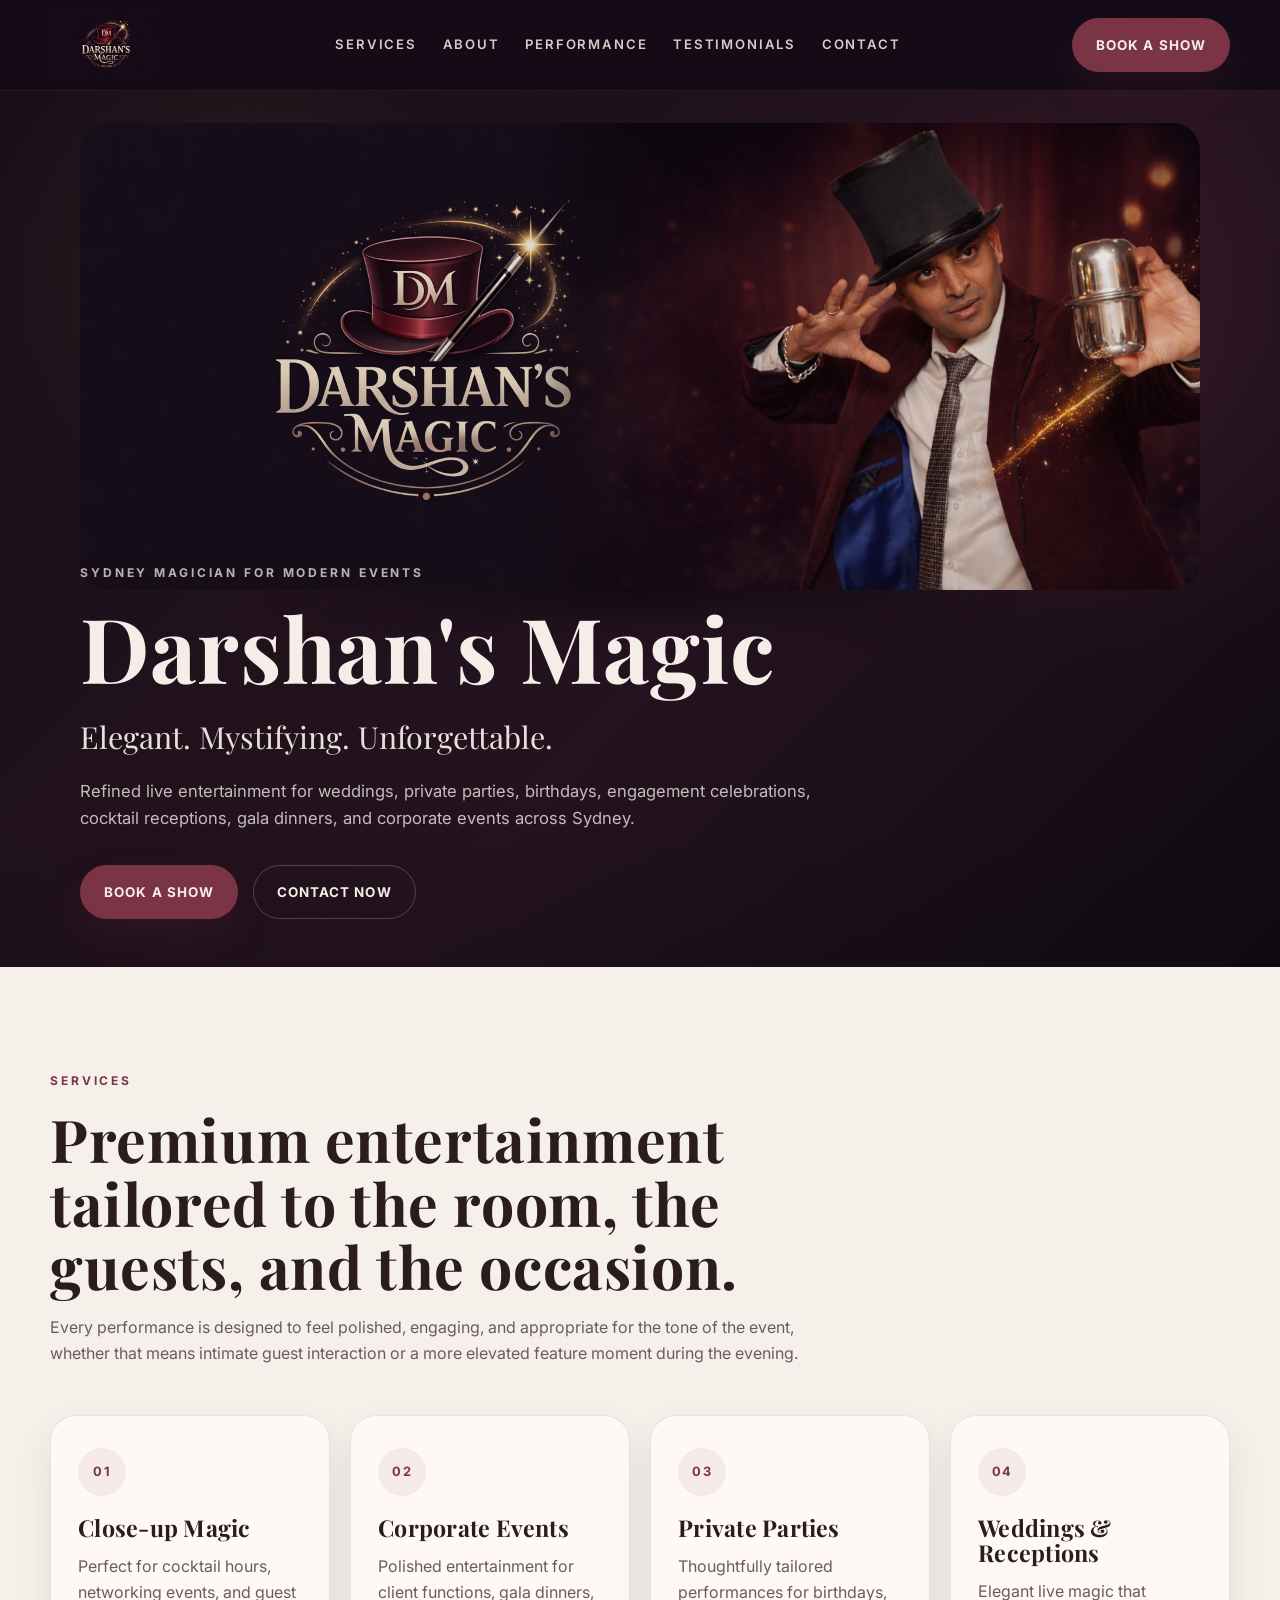
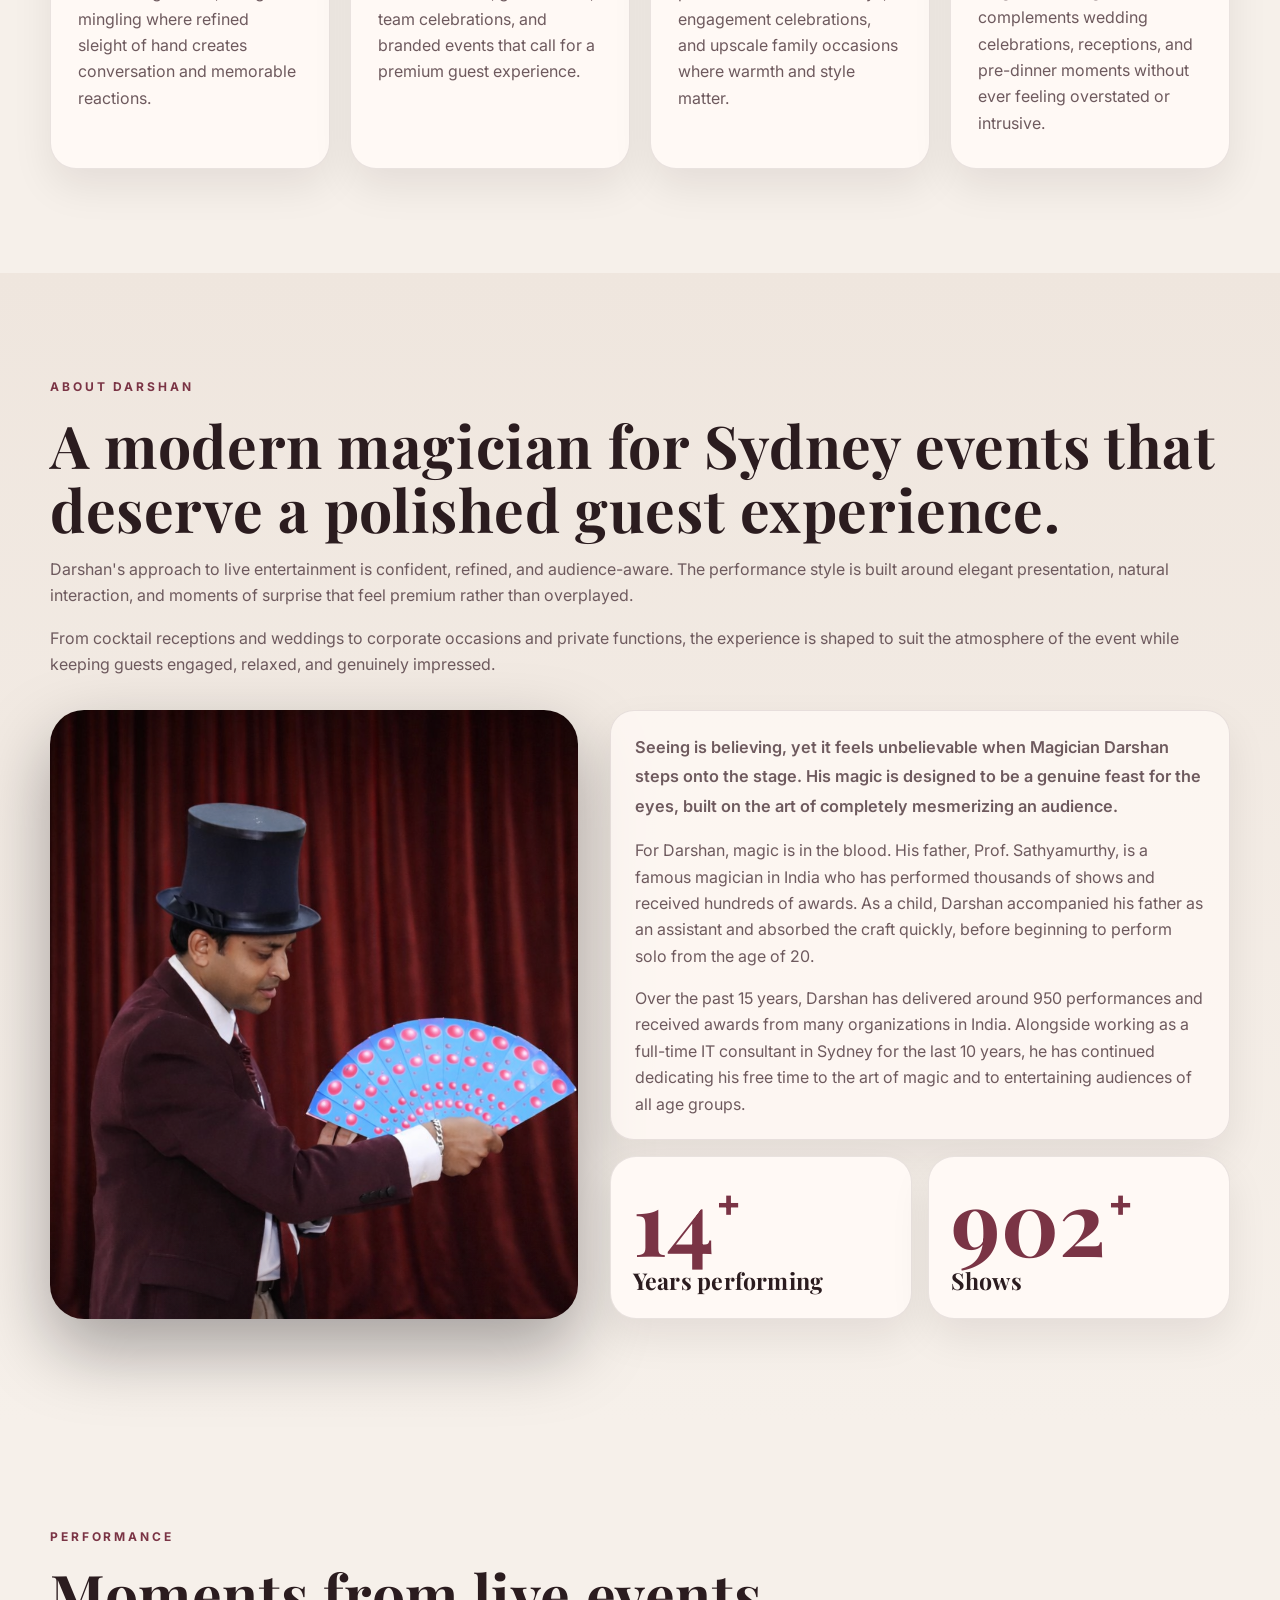
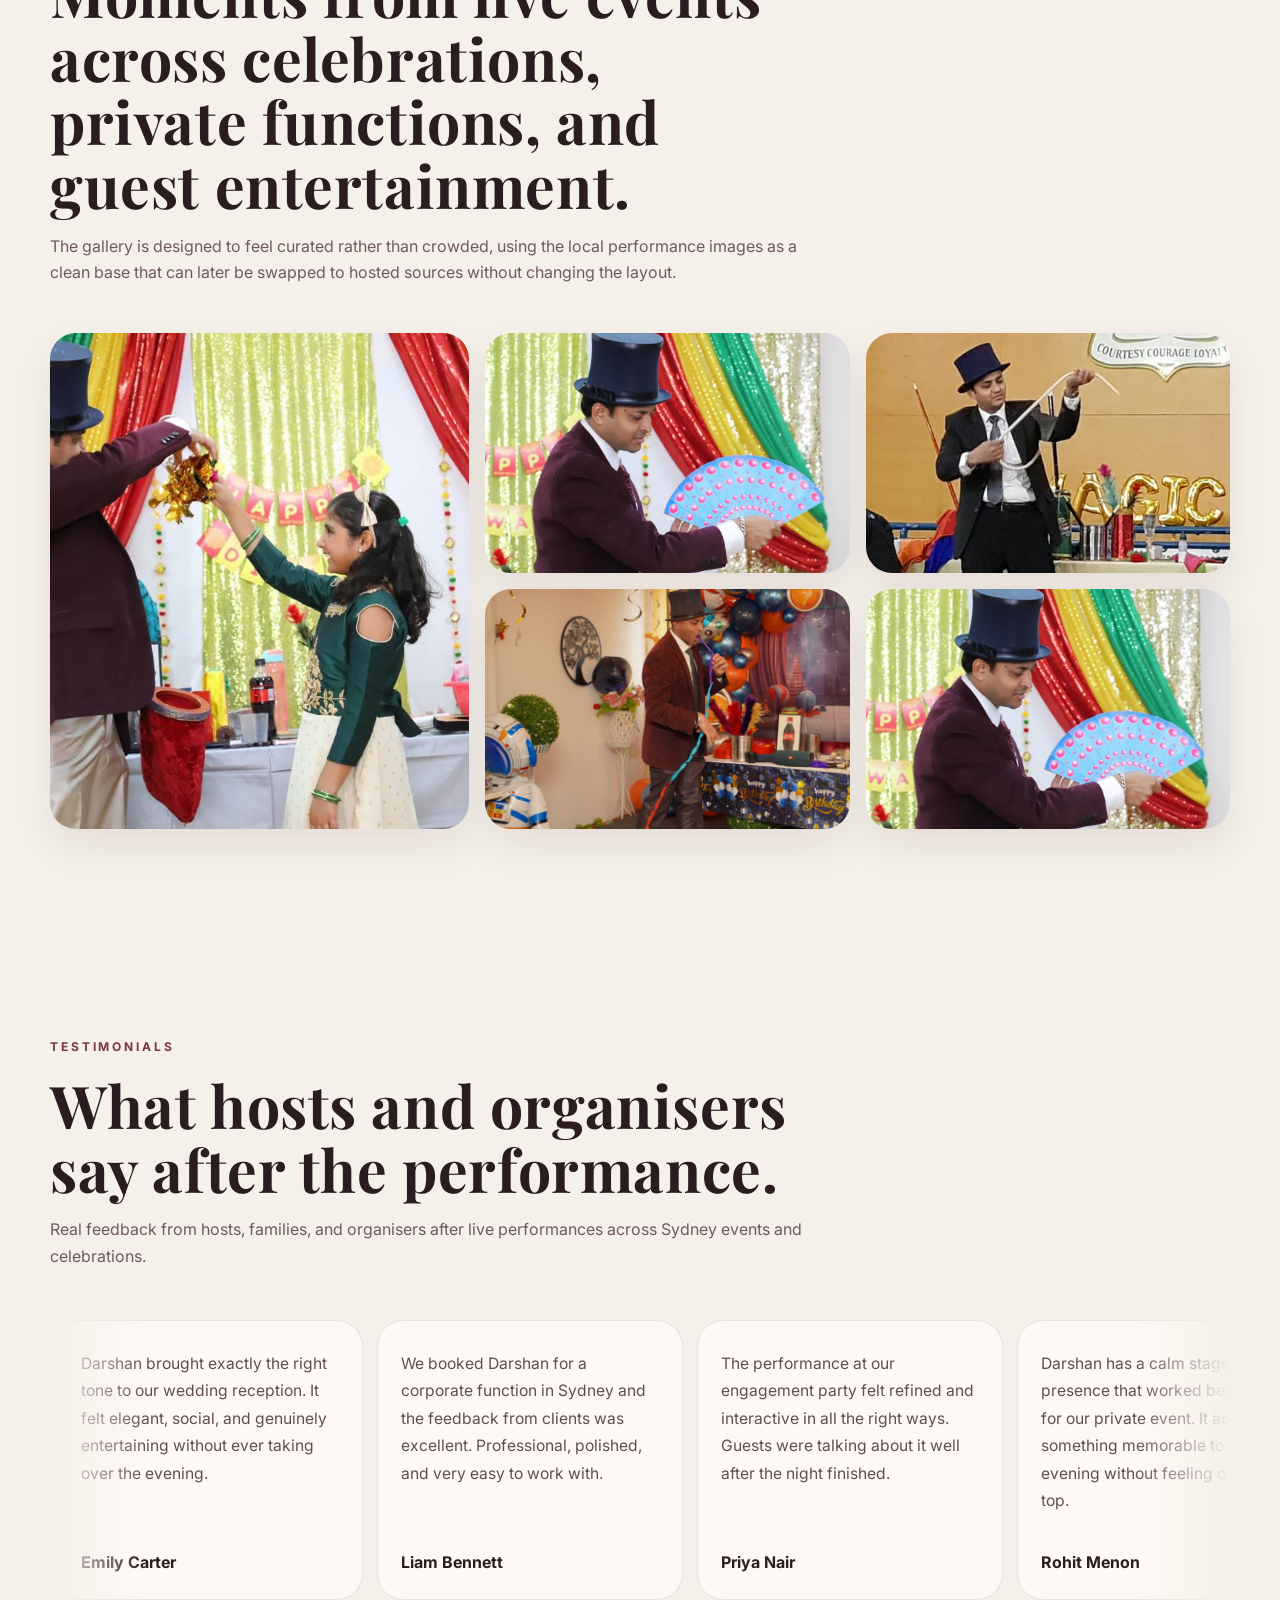
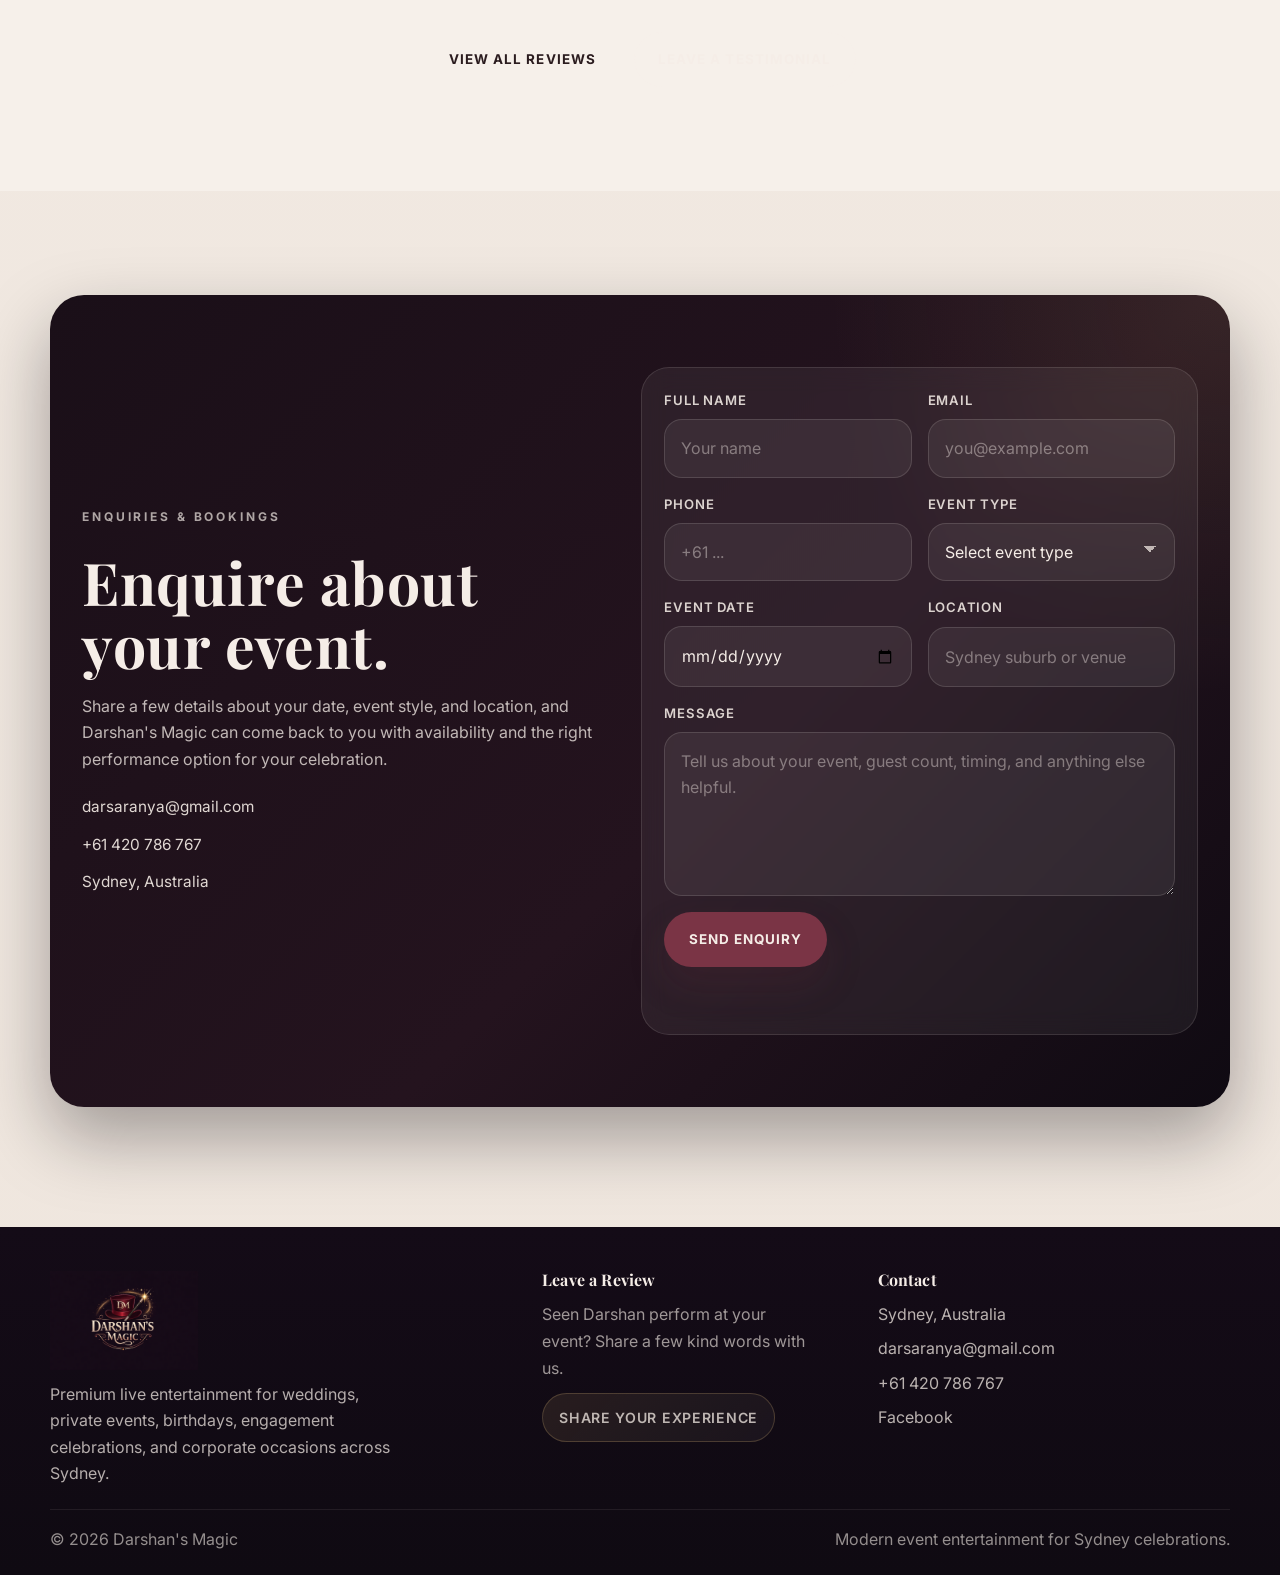
==== index.html @ ab45aa93 "Refine testimonial browsing experience" ====
<!DOCTYPE html>
<html lang="en">
<head>
  <meta charset="UTF-8">
  <meta name="viewport" content="width=device-width, initial-scale=1.0">
  <title>Darshan's Magic | Sydney Magician for Modern Events</title>
  <meta name="description" content="Darshan's Magic offers premium live entertainment for weddings, private parties, birthdays, engagement celebrations, cocktail receptions, and corporate events across Sydney.">
  <link rel="preconnect" href="https://fonts.googleapis.com">
  <link rel="preconnect" href="https://fonts.gstatic.com" crossorigin>
  <link href="https://fonts.googleapis.com/css2?family=Inter:wght@400;500;600;700;800&family=Playfair+Display:wght@600;700;800&display=swap" rel="stylesheet">
  <link rel="stylesheet" href="styles.css">
</head>
<body>
  <div class="site-shell">
    <header class="site-header" id="site-header">
      <div class="container header-bar">
        <a class="brand" href="#top" aria-label="Darshan's Magic home">
          <img class="brand-logo" src="assets/logo.png" alt="Darshan's Magic logo">
        </a>

        <button class="menu-toggle" id="menu-toggle" type="button" aria-expanded="false" aria-controls="site-nav" aria-label="Open navigation">
          <span></span>
          <span></span>
          <span></span>
        </button>

        <nav class="site-nav" id="site-nav" aria-label="Primary navigation">
          <a href="#services">Services</a>
          <a href="#about">About</a>
          <a href="#gallery">Performance</a>
          <a href="#testimonials">Testimonials</a>
          <a href="#contact">Contact</a>
        </nav>

        <a class="button button-primary header-cta" href="#contact">Book a Show</a>
      </div>
    </header>

    <main>
      <section class="hero" id="top">
        <div class="container hero-grid">
          <div class="hero-visual" data-reveal>
            <div class="hero-image-stage">
              <img class="hero-image" src="assets/hero_image.png" alt="Darshan performing live magic">
            </div>
          </div>

          <div class="hero-copy" data-reveal>
            <p class="eyebrow">Sydney Magician for Modern Events</p>
            <h1>Darshan's Magic</h1>
            <p class="hero-subheading">Elegant. Mystifying. Unforgettable.</p>
            <p class="hero-text">Refined live entertainment for weddings, private parties, birthdays, engagement celebrations, cocktail receptions, gala dinners, and corporate events across Sydney.</p>

            <div class="hero-actions">
              <a class="button button-primary" href="#contact">Book a Show</a>
              <a class="button button-secondary" href="#contact">Contact Now</a>
            </div>
          </div>
        </div>
      </section>

      <section class="section services-section" id="services">
        <div class="container">
          <div class="section-intro" data-reveal>
            <p class="eyebrow">Services</p>
            <h2>Premium entertainment tailored to the room, the guests, and the occasion.</h2>
            <p>Every performance is designed to feel polished, engaging, and appropriate for the tone of the event, whether that means intimate guest interaction or a more elevated feature moment during the evening.</p>
          </div>

          <div class="services-grid">
            <article class="service-card" data-reveal>
              <span class="service-mark">01</span>
              <h3>Close-up Magic</h3>
              <p>Perfect for cocktail hours, networking events, and guest mingling where refined sleight of hand creates conversation and memorable reactions.</p>
            </article>

            <article class="service-card" data-reveal>
              <span class="service-mark">02</span>
              <h3>Corporate Events</h3>
              <p>Polished entertainment for client functions, gala dinners, team celebrations, and branded events that call for a premium guest experience.</p>
            </article>

            <article class="service-card" data-reveal>
              <span class="service-mark">03</span>
              <h3>Private Parties</h3>
              <p>Thoughtfully tailored performances for birthdays, engagement celebrations, and upscale family occasions where warmth and style matter.</p>
            </article>

            <article class="service-card" data-reveal>
              <span class="service-mark">04</span>
              <h3>Weddings &amp; Receptions</h3>
              <p>Elegant live magic that complements wedding celebrations, receptions, and pre-dinner moments without ever feeling overstated or intrusive.</p>
            </article>
          </div>
        </div>
      </section>

      <section class="section about-section" id="about">
        <div class="container">
          <div class="about-intro" data-reveal>
            <p class="eyebrow">About Darshan</p>
            <h2>A modern magician for Sydney events that deserve a polished guest experience.</h2>
            <p>Darshan's approach to live entertainment is confident, refined, and audience-aware. The performance style is built around elegant presentation, natural interaction, and moments of surprise that feel premium rather than overplayed.</p>
            <p>From cocktail receptions and weddings to corporate occasions and private functions, the experience is shaped to suit the atmosphere of the event while keeping guests engaged, relaxed, and genuinely impressed.</p>
          </div>

          <div class="about-grid">
            <div class="about-photo-wrap" data-reveal>
              <img class="about-photo" src="assets/performance_1.png" alt="Darshan performing close-up magic for guests">
            </div>

            <div class="about-copy" data-reveal>
              <div class="about-story-panel">
                <p class="about-story-lead">Seeing is believing, yet it feels unbelievable when Magician Darshan steps onto the stage. His magic is designed to be a genuine feast for the eyes, built on the art of completely mesmerizing an audience.</p>
                <p>For Darshan, magic is in the blood. His father, Prof. Sathyamurthy, is a famous magician in India who has performed thousands of shows and received hundreds of awards. As a child, Darshan accompanied his father as an assistant and absorbed the craft quickly, before beginning to perform solo from the age of 20.</p>
                <p>Over the past 15 years, Darshan has delivered around 950 performances and received awards from many organizations in India. Alongside working as a full-time IT consultant in Sydney for the last 10 years, he has continued dedicating his free time to the art of magic and to entertaining audiences of all age groups.</p>
              </div>

              <div class="about-points">
                <div class="about-point">
                  <strong class="about-stat"><span class="count-up" data-count="15">0</span><span class="about-stat-suffix">+</span></strong>
                  <h3>Years performing</h3>
                </div>
                <div class="about-point">
                  <strong class="about-stat"><span class="count-up" data-count="950">0</span><span class="about-stat-suffix">+</span></strong>
                  <h3>Shows</h3>
                </div>
              </div>
            </div>
          </div>
        </div>
      </section>

      <section class="section gallery-section" id="gallery">
        <div class="container">
          <div class="section-intro" data-reveal>
            <p class="eyebrow">Performance</p>
            <h2>Moments from live events across celebrations, private functions, and guest entertainment.</h2>
            <p>The gallery is designed to feel curated rather than crowded, using the local performance images as a clean base that can later be swapped to hosted sources without changing the layout.</p>
          </div>

          <div class="gallery-grid" data-reveal>
            <figure class="gallery-card gallery-card-large" data-reveal>
              <img src="Photos/WhatsApp Image 2026-03-22 at 6.51.36 PM (1).jpeg" alt="Darshan performing with a young guest during a live event">
            </figure>

            <figure class="gallery-card" data-reveal>
              <img src="Photos/WhatsApp Image 2026-03-22 at 6.51.36 PM.jpeg" alt="Darshan presenting a magic routine at a celebration">
            </figure>

            <figure class="gallery-card" data-reveal>
              <img src="Photos/WhatsApp Image 2026-03-22 at 6.51.37 PM (1).jpeg" alt="Darshan performing on stage with props">
            </figure>

            <figure class="gallery-card" data-reveal>
              <img src="Photos/WhatsApp Image 2026-03-22 at 6.51.36 PM (2).jpeg" alt="Darshan entertaining an audience during a celebration">
            </figure>

            <figure class="gallery-card" data-reveal>
              <img src="Photos/WhatsApp Image 2026-03-22 at 6.51.37 PM (2).jpeg" alt="Darshan performing a live trick with stage props">
            </figure>
          </div>

          <div class="gallery-stack-shell" data-reveal>
            <div class="gallery-stack-frame">
              <div class="gallery-stack" id="gallery-stack">
                <article class="gallery-stack-card">
                  <img src="Photos/WhatsApp Image 2026-03-22 at 6.51.36 PM (1).jpeg" alt="Darshan performing with a young guest during a live event">
                </article>
                <article class="gallery-stack-card">
                  <img src="Photos/WhatsApp Image 2026-03-22 at 6.51.36 PM.jpeg" alt="Darshan presenting a magic routine at a celebration">
                </article>
                <article class="gallery-stack-card">
                  <img src="Photos/WhatsApp Image 2026-03-22 at 6.51.37 PM (1).jpeg" alt="Darshan performing on stage with props">
                </article>
                <article class="gallery-stack-card">
                  <img src="Photos/WhatsApp Image 2026-03-22 at 6.51.36 PM (2).jpeg" alt="Darshan entertaining an audience during a celebration">
                </article>
                <article class="gallery-stack-card">
                  <img src="Photos/WhatsApp Image 2026-03-22 at 6.51.37 PM (2).jpeg" alt="Darshan performing a live trick with stage props">
                </article>
              </div>
            </div>
            <p class="gallery-stack-note">Tap or swipe the top card to send it to the back.</p>
          </div>
        </div>
      </section>

      <section class="section testimonials-section" id="testimonials">
        <div class="container">
          <div class="section-intro testimonial-intro" data-reveal>
            <p class="eyebrow">Testimonials</p>
            <h2>What hosts and organisers say after the performance.</h2>
            <p>Real feedback from hosts, families, and organisers after live performances across Sydney events and celebrations.</p>
          </div>

          <div class="testimonial-carousel" data-reveal>
            <div class="testimonial-viewport">
              <div class="testimonial-track" id="testimonial-track">
                <article class="testimonial-card">
                  <div class="testimonial-card-content">
                    <p class="testimonial-copy">Darshan brought exactly the right tone to our wedding reception. It felt elegant, social, and genuinely entertaining without ever taking over the evening.</p>
                    <div class="testimonial-meta">
                      <strong>Emily Carter</strong>
                    </div>
                  </div>
                </article>

                <article class="testimonial-card">
                  <div class="testimonial-card-content">
                    <p class="testimonial-copy">We booked Darshan for a corporate function in Sydney and the feedback from clients was excellent. Professional, polished, and very easy to work with.</p>
                    <div class="testimonial-meta">
                      <strong>Liam Bennett</strong>
                    </div>
                  </div>
                </article>

                <article class="testimonial-card">
                  <div class="testimonial-card-content">
                    <p class="testimonial-copy">The performance at our engagement party felt refined and interactive in all the right ways. Guests were talking about it well after the night finished.</p>
                    <div class="testimonial-meta">
                      <strong>Priya Nair</strong>
                    </div>
                  </div>
                </article>

                <article class="testimonial-card">
                  <div class="testimonial-card-content">
                    <p class="testimonial-copy">Darshan has a calm stage presence that worked beautifully for our private event. It added something memorable to the evening without feeling over the top.</p>
                    <div class="testimonial-meta">
                      <strong>Rohit Menon</strong>
                    </div>
                  </div>
                </article>

                <article class="testimonial-card">
                  <div class="testimonial-card-content">
                    <p class="testimonial-copy">We wanted premium guest entertainment for a birthday celebration and this was exactly that. Smooth, stylish, and genuinely enjoyable for both adults and kids.</p>
                    <div class="testimonial-meta">
                      <strong>Anika Sharma</strong>
                    </div>
                  </div>
                </article>

                <article class="testimonial-card">
                  <div class="testimonial-card-content">
                    <p class="testimonial-copy">The close-up magic during our cocktail reception was a standout. It created conversation, kept guests engaged, and fit the atmosphere perfectly.</p>
                    <div class="testimonial-meta">
                      <strong>Vikram Rao</strong>
                    </div>
                  </div>
                </article>

                <article class="testimonial-card">
                  <div class="testimonial-card-content">
                    <p class="testimonial-copy">Darshan was wonderfully easy to brief for our family celebration. The performance felt tailored, polished, and appropriate for the full mix of guests.</p>
                    <div class="testimonial-meta">
                      <strong>Neha Kapoor</strong>
                    </div>
                  </div>
                </article>

                <article class="testimonial-card">
                  <div class="testimonial-card-content">
                    <p class="testimonial-copy">For our gala dinner, we wanted something elegant that would still surprise people. Darshan delivered that balance really well.</p>
                    <div class="testimonial-meta">
                      <strong>Arjun Patel</strong>
                    </div>
                  </div>
                </article>
              </div>
            </div>
            <div class="testimonial-actions">
              <a class="button button-ghost" href="testimonials.html">View All Reviews</a>
              <a class="button button-secondary" href="leave-a-testimonial.html">Leave a Testimonial</a>
            </div>
          </div>
        </div>
      </section>

      <section class="section cta-section" id="contact">
        <div class="container">
          <div class="cta-panel" data-reveal>
            <div class="cta-layout">
              <div class="cta-copy">
                <p class="eyebrow">Enquiries &amp; Bookings</p>
                <h2>Enquire about your event.</h2>
                <p>Share a few details about your date, event style, and location, and Darshan's Magic can come back to you with availability and the right performance option for your celebration.</p>

                <div class="contact-mini-list">
                  <a href="mailto:darsaranya@gmail.com">darsaranya@gmail.com</a>
                  <a href="tel:+61420786767">+61 420 786 767</a>
                  <span>Sydney, Australia</span>
                </div>
              </div>

              <form class="booking-form" id="booking-form" method="post" action="/api/enquiry">
                <div class="booking-grid">
                  <label class="field">
                    <span>Full name</span>
                    <input type="text" name="name" autocomplete="name" placeholder="Your name" required>
                  </label>

                  <label class="field">
                    <span>Email</span>
                    <input type="email" name="email" autocomplete="email" placeholder="you@example.com" required>
                  </label>

                  <label class="field">
                    <span>Phone</span>
                    <input type="tel" name="phone" autocomplete="tel" placeholder="+61 ..." required>
                  </label>

                  <label class="field">
                    <span>Event type</span>
                    <select name="eventType" required>
                      <option value="">Select event type</option>
                      <option>Wedding</option>
                      <option>Engagement celebration</option>
                      <option>Birthday</option>
                      <option>Private party</option>
                      <option>Corporate event</option>
                      <option>Cocktail reception</option>
                      <option>Gala dinner</option>
                      <option>Other</option>
                    </select>
                  </label>

                  <label class="field">
                    <span>Event date</span>
                    <input type="date" name="eventDate">
                  </label>

                  <label class="field">
                    <span>Location</span>
                    <input type="text" name="location" placeholder="Sydney suburb or venue">
                  </label>

                  <label class="field field-full">
                    <span>Message</span>
                    <textarea name="message" rows="5" placeholder="Tell us about your event, guest count, timing, and anything else helpful."></textarea>
                  </label>
                </div>

                <button class="button button-primary booking-submit" type="submit">Send Enquiry</button>
                <p class="booking-status" id="booking-status" role="status" aria-live="polite"></p>
              </form>
            </div>
          </div>
        </div>
      </section>
    </main>

    <footer class="site-footer">
      <div class="container footer-grid">
        <div class="footer-brand">
          <img class="footer-logo" src="assets/logo.png" alt="Darshan's Magic logo">
          <p>Premium live entertainment for weddings, private events, birthdays, engagement celebrations, and corporate occasions across Sydney.</p>
        </div>

        <div class="footer-column footer-review-column">
          <h3>Leave a Review</h3>
          <p>Seen Darshan perform at your event? Share a few kind words with us.</p>
          <a class="footer-review-link" href="leave-a-testimonial.html">Share Your Experience</a>
        </div>

        <div class="footer-column">
          <h3>Contact</h3>
          <span>Sydney, Australia</span>
          <a href="mailto:darsaranya@gmail.com">darsaranya@gmail.com</a>
          <a href="tel:+61420786767">+61 420 786 767</a>
          <a href="https://www.facebook.com/darshanmagic" target="_blank" rel="noreferrer">Facebook</a>
        </div>
      </div>

      <div class="container footer-bottom">
        <span>&copy; 2026 Darshan's Magic</span>
        <span>Modern event entertainment for Sydney celebrations.</span>
      </div>
    </footer>
  </div>

  <script src="script.js"></script>
</body>
</html>
---- styles.css ----
:root {
  --dark: #1A0F18;
  --dark-alt: #24131E;
  --dark-edge: #0F0A12;
  --light: #F6F0EA;
  --light-alt: #EFE6DE;
  --card: #FFF9F5;
  --accent: #7A3445;
  --accent-deep: #5A2430;
  --luxury: #C9A66B;
  --text-on-dark: #F5EDE7;
  --text-on-light: #2B1C1F;
  --text-soft: #6E5A5E;
  --line-light: rgba(43, 28, 31, 0.1);
  --line-dark: rgba(245, 237, 231, 0.12);
  --shadow-soft: 0 18px 40px rgba(24, 12, 18, 0.08);
  --shadow-rich: 0 30px 70px rgba(10, 6, 12, 0.34);
  --container: 1180px;
  --radius-xl: 34px;
  --radius-lg: 26px;
  --radius-md: 20px;
  --header-height: 90px;
}

* {
  box-sizing: border-box;
  margin: 0;
  padding: 0;
}

html {
  scroll-behavior: smooth;
}

body {
  min-width: 320px;
  font-family: "Inter", sans-serif;
  background: linear-gradient(180deg, var(--light) 0%, var(--light-alt) 100%);
  color: var(--text-on-light);
  line-height: 1.65;
  overflow-x: hidden;
}

img {
  display: block;
  max-width: 100%;
}

a {
  color: inherit;
  text-decoration: none;
}

button,
input,
textarea,
select {
  font: inherit;
}

.site-shell {
  position: relative;
  min-height: 100vh;
  background:
    radial-gradient(circle at top left, rgba(201, 166, 107, 0.06), transparent 28%),
    linear-gradient(180deg, var(--light) 0%, var(--light-alt) 100%);
}

.container {
  width: min(var(--container), calc(100% - 2rem));
  margin: 0 auto;
}

.section {
  padding: 6.5rem 0;
}

.eyebrow {
  margin-bottom: 1rem;
  font-size: 0.75rem;
  font-weight: 700;
  letter-spacing: 0.24em;
  text-transform: uppercase;
}

h1,
h2,
h3 {
  font-family: "Playfair Display", serif;
  letter-spacing: 0.01em;
  line-height: 1.08;
}

h1 {
  font-size: clamp(3.4rem, 7vw, 6rem);
}

h2 {
  font-size: clamp(2.2rem, 4.6vw, 3.8rem);
}

h3 {
  font-size: 1.45rem;
}

p,
li,
span {
  font-size: 1rem;
}

.button {
  display: inline-flex;
  align-items: center;
  justify-content: center;
  min-height: 52px;
  padding: 0.95rem 1.45rem;
  border-radius: 999px;
  border: 1px solid transparent;
  font-size: 0.84rem;
  font-weight: 700;
  letter-spacing: 0.08em;
  text-transform: uppercase;
  transition: background-color 0.2s ease, border-color 0.2s ease, color 0.2s ease, transform 0.2s ease, box-shadow 0.2s ease;
}

.button:hover,
.button:focus-visible {
  transform: translateY(-1px);
}

.button-primary {
  background: var(--accent);
  color: var(--text-on-dark);
  box-shadow: 0 18px 36px rgba(90, 36, 48, 0.22);
}

.button-primary:hover,
.button-primary:focus-visible {
  background: var(--accent-deep);
}

.button-secondary {
  border-color: rgba(245, 237, 231, 0.22);
  color: var(--text-on-dark);
  background: transparent;
}

.button-secondary:hover,
.button-secondary:focus-visible {
  border-color: rgba(245, 237, 231, 0.42);
  background: rgba(255, 255, 255, 0.05);
}

.site-header {
  position: sticky;
  top: 0;
  z-index: 100;
  background: #140b17;
  border-bottom: 1px solid rgba(245, 237, 231, 0.08);
  backdrop-filter: blur(12px);
  transition: background-color 0.25s ease, border-color 0.25s ease, box-shadow 0.25s ease;
}

.site-header.is-scrolled {
  background: #140b17;
  border-bottom-color: var(--line-dark);
  box-shadow: 0 18px 32px rgba(8, 5, 10, 0.2);
}

.header-bar {
  min-height: var(--header-height);
  display: grid;
  grid-template-columns: auto 1fr auto;
  align-items: center;
  gap: 1.5rem;
}

.brand {
  display: inline-flex;
  align-items: center;
}

.brand-logo {
  height: 76px;
  width: auto;
  object-fit: contain;
}

.site-nav {
  display: flex;
  align-items: center;
  justify-content: center;
  gap: 1.6rem;
}

.site-nav a {
  color: rgba(245, 237, 231, 0.86);
  font-size: 0.82rem;
  font-weight: 600;
  letter-spacing: 0.14em;
  text-transform: uppercase;
}

.site-nav a:hover,
.site-nav a:focus-visible {
  color: var(--text-on-dark);
}

.header-cta {
  justify-self: end;
}

.menu-toggle {
  display: none;
  flex-direction: column;
  align-items: center;
  justify-content: center;
  gap: 4px;
  width: 44px;
  height: 44px;
  background: transparent;
  border: 0;
  color: var(--text-on-dark);
}

.menu-toggle span {
  width: 20px;
  height: 2px;
  border-radius: 999px;
  background: currentColor;
  transition: transform 0.2s ease, opacity 0.2s ease;
}

body.menu-open .menu-toggle span:nth-child(1) {
  transform: translateY(6px) rotate(45deg);
}

body.menu-open .menu-toggle span:nth-child(2) {
  opacity: 0;
}

body.menu-open .menu-toggle span:nth-child(3) {
  transform: translateY(-6px) rotate(-45deg);
}

.hero {
  position: relative;
  overflow: hidden;
  padding: 2rem 0 3rem;
  background:
    radial-gradient(circle at 18% 20%, rgba(201, 166, 107, 0.08), transparent 20%),
    radial-gradient(circle at 86% 28%, rgba(122, 52, 69, 0.22), transparent 26%),
    linear-gradient(135deg, var(--dark) 0%, var(--dark-alt) 58%, var(--dark-edge) 100%);
}

.hero::after {
  content: "";
  position: absolute;
  inset: auto 0 0;
  height: 140px;
  background: linear-gradient(180deg, rgba(15, 10, 18, 0) 0%, rgba(15, 10, 18, 0.18) 100%);
  pointer-events: none;
}

.hero-grid {
  position: relative;
  z-index: 1;
  min-height: calc(100vh - var(--header-height) - 2rem);
  display: grid;
  grid-template-columns: 1fr;
  align-items: start;
  gap: 0.45rem;
}

.hero-copy {
  width: 100%;
  max-width: 1120px;
  color: var(--text-on-dark);
  padding-bottom: 0;
  margin: 0 auto;
}

.hero-copy .eyebrow {
  color: rgba(245, 237, 231, 0.74);
}

.hero-subheading {
  margin-top: 1rem;
  font-family: "Playfair Display", serif;
  font-size: clamp(1.32rem, 2.5vw, 1.9rem);
  color: rgba(245, 237, 231, 0.94);
}

.hero-text {
  max-width: 760px;
  margin-top: 1rem;
  font-size: 1.04rem;
  color: rgba(245, 237, 231, 0.78);
}

.hero-actions {
  display: flex;
  flex-wrap: wrap;
  gap: 0.9rem;
  margin-top: 2rem;
}

.hero-visual {
  position: relative;
  min-height: 0;
  display: flex;
  align-items: center;
  justify-content: center;
  margin-bottom: -2.1rem;
}

.hero-image-stage {
  position: relative;
  width: 100%;
  max-width: 1120px;
  margin: 0 auto;
}

.hero-image-stage::before {
  content: "";
  position: absolute;
  inset: 0;
  background: linear-gradient(180deg, rgba(26, 15, 24, 0.08) 0%, rgba(26, 15, 24, 0.18) 100%);
  z-index: 2;
  pointer-events: none;
  border-radius: 28px;
}

.hero-image-stage::after {
  content: "";
  position: absolute;
  left: 6%;
  right: 6%;
  bottom: -5%;
  height: 18%;
  background: radial-gradient(circle, rgba(9, 6, 11, 0.68) 0%, rgba(9, 6, 11, 0) 72%);
  filter: blur(18px);
  pointer-events: none;
}

.hero-image {
  width: 100%;
  border-radius: 28px;
  object-fit: cover;
  position: relative;
  z-index: 1;
}

.services-section,
.gallery-section,
.testimonials-section {
  background: var(--light);
}

.about-section {
  background: linear-gradient(180deg, var(--light-alt) 0%, var(--light) 100%);
}

.section-intro {
  max-width: 760px;
  margin-bottom: 3rem;
}

.section-intro .eyebrow,
.about-copy .eyebrow,
.cta-panel .eyebrow {
  color: var(--accent);
}

.section-intro p:last-child,
.about-copy p,
.cta-panel p,
.service-card p,
.testimonial-copy,
.footer-column a,
.footer-column span,
.footer-brand p {
  color: var(--text-soft);
}

.section-intro h2 {
  margin-bottom: 1rem;
}

.services-grid {
  display: grid;
  grid-template-columns: repeat(4, minmax(0, 1fr));
  gap: 1.25rem;
}

.service-card,
.about-point {
  background: var(--card);
  border: 1px solid var(--line-light);
  border-radius: var(--radius-lg);
  box-shadow: var(--shadow-soft);
}

.service-card {
  padding: 2rem 1.7rem;
}

.service-mark {
  display: inline-flex;
  align-items: center;
  justify-content: center;
  width: 3rem;
  height: 3rem;
  margin-bottom: 1.2rem;
  border-radius: 999px;
  background: rgba(122, 52, 69, 0.08);
  color: var(--accent);
  font-size: 0.8rem;
  font-weight: 700;
  letter-spacing: 0.12em;
}

.service-card h3 {
  margin-bottom: 0.8rem;
}

.about-intro {
  width: 100%;
  max-width: none;
  margin-bottom: 2rem;
}

.about-intro .eyebrow {
  color: var(--accent);
}

.about-intro h2 {
  max-width: none;
  margin-bottom: 1rem;
}

.about-intro p {
  max-width: none;
  color: var(--text-soft);
}

.about-intro p + p {
  margin-top: 1rem;
}

.about-grid {
  display: grid;
  grid-template-columns: minmax(0, 0.92fr) minmax(0, 1.08fr);
  align-items: stretch;
  gap: 2rem;
}

.about-photo-wrap {
  position: relative;
  border-radius: var(--radius-xl);
  overflow: hidden;
  min-height: 0;
  background: transparent;
  box-shadow: var(--shadow-rich);
  height: 100%;
}

.about-photo-wrap::after {
  content: "";
  position: absolute;
  inset: auto 0 0;
  height: 18%;
  background: linear-gradient(180deg, rgba(15, 10, 18, 0) 0%, rgba(15, 10, 18, 0.18) 100%);
  pointer-events: none;
}

.about-photo {
  width: 100%;
  height: 100%;
  min-height: 100%;
  object-fit: cover;
}

.about-copy {
  display: flex;
  flex-direction: column;
  align-items: stretch;
}

.about-story-panel {
  padding: 1.4rem 1.5rem;
  background: rgba(255, 249, 245, 0.78);
  border: 1px solid var(--line-light);
  border-radius: 24px;
  box-shadow: var(--shadow-soft);
}

.about-story-panel p {
  color: var(--text-soft);
}

.about-story-panel p + p {
  margin-top: 1rem;
}

.about-story-lead {
  color: var(--text-on-light);
  font-size: 1.02rem;
  font-weight: 600;
  line-height: 1.8;
}

.about-points {
  display: grid;
  grid-template-columns: repeat(2, minmax(0, 1fr));
  gap: 1rem;
  margin-top: 1rem;
  width: 100%;
  max-width: none;
}

.about-point {
  padding: 1.4rem 1.35rem;
}

.about-point h3 {
  margin: 0.5rem 0 0;
  color: var(--text-on-light);
  font-size: 1.45rem;
  line-height: 1.15;
}

.about-stat {
  display: flex;
  align-items: flex-start;
  gap: 0.15rem;
  color: var(--accent);
  font-family: "Playfair Display", serif;
  font-size: clamp(4.4rem, 7vw, 5.8rem);
  font-weight: 700;
  line-height: 0.9;
  white-space: nowrap;
}

.count-up {
  display: inline-block;
  font-size: inherit;
  line-height: 0.9;
}

.about-stat-suffix {
  display: inline-block;
  font-size: clamp(2rem, 3vw, 2.6rem);
  font-family: "Inter", sans-serif;
  font-weight: 700;
  color: var(--accent);
  line-height: 1;
  transform: translateY(0.2rem);
}

.gallery-grid {
  display: grid;
  grid-template-columns: 1.15fr 1fr 1fr;
  grid-auto-rows: 240px;
  gap: 1rem;
}

.gallery-stack-shell {
  display: none;
}

.gallery-stack-frame {
  position: relative;
  width: min(100%, 340px);
  margin: 0 auto;
  height: 430px;
}

.gallery-stack {
  position: relative;
  width: 100%;
  height: 100%;
}

.gallery-stack-card {
  position: absolute;
  inset: 0;
  border-radius: 30px;
  overflow: hidden;
  background: var(--card);
  border: 1px solid var(--line-light);
  transform-origin: center center;
  transition: transform 0.45s ease, opacity 0.45s ease, filter 0.45s ease;
  touch-action: pan-y;
}

.gallery-stack-card img {
  width: 100%;
  height: 100%;
  object-fit: cover;
}

.gallery-stack-note {
  margin-top: 1rem;
  text-align: center;
  color: var(--text-soft);
  font-size: 0.88rem;
}

.gallery-card {
  position: relative;
  margin: 0;
  overflow: hidden;
  border-radius: var(--radius-lg);
  background: var(--card);
  box-shadow: var(--shadow-soft);
}

.gallery-card-large {
  grid-row: span 2;
}

.gallery-card img {
  width: 100%;
  height: 100%;
  object-fit: cover;
  transition: transform 0.35s ease;
}

.gallery-card:hover img {
  transform: scale(1.03);
}

.testimonial-intro {
  display: flex;
  flex-direction: column;
}

.testimonial-carousel {
  display: grid;
  gap: 1.2rem;
}

.testimonial-viewport {
  overflow: hidden;
  position: relative;
  padding: 0.2rem 0;
  -webkit-mask-image: linear-gradient(90deg, transparent 0%, black 8%, black 92%, transparent 100%);
  mask-image: linear-gradient(90deg, transparent 0%, black 8%, black 92%, transparent 100%);
}

.testimonial-track {
  display: flex;
  will-change: transform;
  align-items: stretch;
  width: max-content;
  animation: testimonial-marquee 72s linear infinite;
}

.testimonial-carousel:hover .testimonial-track {
  animation-play-state: paused;
}

.testimonial-card {
  flex: 0 0 320px;
  min-width: 320px;
  padding: 0 0.45rem;
  box-sizing: border-box;
  display: flex;
}

.testimonial-card-content {
  background: var(--card);
  border: 1px solid var(--line-light);
  border-radius: var(--radius-lg);
  padding: 1.8rem 1.4rem 1.5rem;
  min-height: 280px;
  display: flex;
  flex-direction: column;
  width: 100%;
  height: 100%;
}

.testimonial-rating {
  margin-bottom: 0.9rem;
  color: #c9a66b;
  letter-spacing: 0.14em;
  font-size: 0.88rem;
}

.testimonial-copy {
  flex: 1;
  margin-bottom: 1.2rem;
  font-size: 0.98rem;
  line-height: 1.75;
  color: #5f4d52;
}

.testimonial-meta strong {
  display: block;
  color: var(--text-on-light);
  font-size: 1rem;
}

.testimonial-meta span {
  display: block;
  margin-top: 0.35rem;
  color: var(--text-soft);
  font-size: 0.85rem;
  letter-spacing: 0.06em;
  text-transform: uppercase;
}

.testimonial-actions {
  display: flex;
  justify-content: center;
  gap: 0.85rem;
  flex-wrap: wrap;
  margin-top: 0.6rem;
}

.testimonials-page-section {
  padding-top: calc(var(--header-height) + 2.5rem);
}

.testimonials-page-intro {
  max-width: 900px;
}

.testimonials-page-actions {
  display: flex;
  gap: 0.85rem;
  flex-wrap: wrap;
  margin: 0 0 1.5rem;
}

.testimonial-grid-list {
  display: grid;
  grid-template-columns: repeat(3, minmax(0, 1fr));
  gap: 1rem;
}

@keyframes testimonial-marquee {
  from {
    transform: translateX(0);
  }
  to {
    transform: translateX(-50%);
  }
}

.cta-section {
  background: transparent;
}

.cta-panel {
  padding: 4.5rem 2rem;
  border-radius: var(--radius-xl);
  background:
    radial-gradient(circle at top right, rgba(201, 166, 107, 0.12), transparent 28%),
    linear-gradient(135deg, var(--dark) 0%, var(--dark-alt) 58%, var(--dark-edge) 100%);
  box-shadow: var(--shadow-rich);
}

.cta-layout {
  display: grid;
  grid-template-columns: minmax(0, 0.98fr) minmax(0, 1.02fr);
  gap: 1.5rem;
  align-items: center;
}

.cta-copy {
  padding-top: 0;
  max-width: 540px;
}

.cta-panel h2 {
  color: var(--text-on-dark);
  margin-bottom: 1rem;
}

.cta-panel p {
  max-width: 520px;
  margin: 0 0 1.4rem;
  color: rgba(245, 237, 231, 0.76);
}

.cta-panel .eyebrow {
  color: rgba(245, 237, 231, 0.68);
}

.contact-mini-list {
  display: grid;
  gap: 0.75rem;
}

.contact-mini-list a,
.contact-mini-list span {
  color: rgba(245, 237, 231, 0.9);
  font-size: 0.96rem;
}

.booking-form {
  padding: 1.4rem;
  border-radius: 28px;
  background: rgba(255, 249, 245, 0.06);
  border: 1px solid rgba(245, 237, 231, 0.12);
  backdrop-filter: blur(12px);
}

.booking-grid {
  display: grid;
  grid-template-columns: repeat(2, minmax(0, 1fr));
  gap: 1rem;
}

.field {
  display: grid;
  gap: 0.45rem;
}

.field span {
  color: rgba(245, 237, 231, 0.88);
  font-size: 0.82rem;
  font-weight: 600;
  letter-spacing: 0.06em;
  text-transform: uppercase;
}

.field input,
.field select,
.field textarea {
  width: 100%;
  border: 1px solid rgba(245, 237, 231, 0.14);
  background: rgba(255, 255, 255, 0.06);
  color: var(--text-on-dark);
  border-radius: 18px;
  padding: 0.95rem 1rem;
  outline: none;
  transition: border-color 0.2s ease, background-color 0.2s ease;
}

.field input::placeholder,
.field textarea::placeholder {
  color: rgba(245, 237, 231, 0.42);
}

.field select {
  appearance: none;
  color: var(--text-on-dark);
  color-scheme: dark;
  background-image:
    linear-gradient(45deg, transparent 50%, rgba(245, 237, 231, 0.72) 50%),
    linear-gradient(135deg, rgba(245, 237, 231, 0.72) 50%, transparent 50%);
  background-position:
    calc(100% - 24px) calc(50% - 3px),
    calc(100% - 18px) calc(50% - 3px);
  background-size: 6px 6px, 6px 6px;
  background-repeat: no-repeat;
  padding-right: 3rem;
}

.field select option {
  color: var(--text-on-dark);
  background: #33272f;
}

.field select option[value=""] {
  color: rgba(245, 237, 231, 0.52);
}

.field input:focus,
.field select:focus,
.field textarea:focus {
  border-color: rgba(201, 166, 107, 0.48);
  background: rgba(255, 255, 255, 0.08);
}

.field textarea {
  resize: vertical;
  min-height: 140px;
}

.field-full {
  grid-column: 1 / -1;
}

.booking-submit {
  margin-top: 1rem;
}

.booking-status {
  min-height: 1.4rem;
  margin-top: 0.85rem;
  color: rgba(245, 237, 231, 0.78);
  font-size: 0.92rem;
}

.booking-status[data-state="success"] {
  color: #d8c7a0;
}

.booking-status[data-state="error"] {
  color: #f0b8b8;
}

.thank-you-panel {
  max-width: 760px;
  margin: 0 auto;
  text-align: center;
}

.testimonial-form-section {
  padding-top: calc(var(--header-height) + 2.5rem);
}

.thank-you-section {
  padding-top: calc(var(--header-height) + 2.5rem);
}

.thank-you-intro {
  max-width: 760px;
  margin: 0 auto 1.5rem;
  text-align: center;
}

.thank-you-copy {
  max-width: 620px;
  margin: 0 auto;
}

.thank-you-copy p + p {
  margin-top: 1rem;
}

.thank-you-contact-copy {
  max-width: 100%;
  margin: 0 auto;
  text-align: center;
}

.thank-you-actions {
  justify-content: center;
  margin-top: 2rem;
}

.site-footer {
  margin-top: 1rem;
  padding: 2.75rem 0 1.4rem;
  background: linear-gradient(180deg, #140b17 0%, #0F0A12 100%);
  color: var(--text-on-dark);
}

.footer-grid {
  display: grid;
  grid-template-columns: 1.2fr 0.8fr 0.9fr;
  gap: 1.4rem;
  align-items: start;
}

.footer-logo {
  width: 148px;
  height: auto;
  object-fit: contain;
  margin-bottom: 0.7rem;
}

.footer-brand p {
  max-width: 360px;
  color: rgba(245, 237, 231, 0.72);
}

.footer-column {
  display: grid;
  gap: 0.5rem;
}

.footer-column h3 {
  margin-bottom: 0.3rem;
  color: var(--text-on-dark);
  font-size: 1rem;
}

.footer-column a,
.footer-column span {
  color: rgba(245, 237, 231, 0.74);
}

.footer-column p {
  margin: 0;
  color: rgba(245, 237, 231, 0.62);
  line-height: 1.7;
}

.footer-column a:hover,
.footer-column a:focus-visible {
  color: var(--text-on-dark);
}

.footer-review-column {
  max-width: 270px;
}

.footer-review-link {
  display: inline-flex;
  align-items: center;
  width: fit-content;
  margin-top: 0.15rem;
  padding: 0.75rem 1rem;
  border: 1px solid rgba(201, 166, 107, 0.26);
  border-radius: 999px;
  background: linear-gradient(135deg, rgba(201, 166, 107, 0.12), rgba(255, 255, 255, 0.04));
  color: #f5ede7;
  font-size: 0.88rem;
  font-weight: 600;
  letter-spacing: 0.05em;
  text-transform: uppercase;
}

.footer-review-link:hover,
.footer-review-link:focus-visible {
  border-color: rgba(201, 166, 107, 0.44);
  background: linear-gradient(135deg, rgba(201, 166, 107, 0.2), rgba(255, 255, 255, 0.07));
  color: #fdf8f2;
}

.footer-bottom {
  margin-top: 1.4rem;
  padding-top: 1rem;
  display: flex;
  justify-content: space-between;
  gap: 1rem;
  flex-wrap: wrap;
  border-top: 1px solid rgba(245, 237, 231, 0.08);
  color: rgba(245, 237, 231, 0.58);
  font-size: 0.9rem;
}

[data-reveal] {
  opacity: 0;
  transform: translateY(26px);
  transition: opacity 0.7s ease, transform 0.7s ease;
}

[data-reveal].is-visible {
  opacity: 1;
  transform: translateY(0);
}

@media (max-width: 1120px) {
  .about-grid {
    grid-template-columns: 1fr;
  }

  .services-grid {
    grid-template-columns: repeat(2, minmax(0, 1fr));
  }

  .about-points {
    grid-template-columns: repeat(2, minmax(0, 1fr));
  }

  .about-photo-wrap {
    height: auto;
  }

  .about-photo {
    height: auto;
  }

  .cta-layout {
    grid-template-columns: 1fr;
  }

  .hero {
    padding-bottom: 2.6rem;
  }

  .hero-grid {
    min-height: auto;
    padding-top: 2rem;
  }

  .hero-visual {
    min-height: 0;
  }

  .hero-image-stage {
    width: 100%;
  }

  .about-photo-wrap {
    min-height: 0;
  }

  .gallery-grid {
    grid-template-columns: 1fr 1fr;
  }

}

@media (max-width: 860px) {
  .header-bar {
    grid-template-columns: auto auto;
    justify-content: space-between;
  }

  .menu-toggle {
    display: inline-flex;
    justify-self: end;
  }

  .header-cta {
    display: none;
  }

  .site-nav {
    display: none;
    grid-column: 1 / -1;
    padding: 0.25rem 0 1rem;
    border-top: 1px solid rgba(245, 237, 231, 0.1);
    margin-top: 0.15rem;
    flex-direction: column;
    align-items: flex-start;
    gap: 1rem;
  }

  body.menu-open .site-nav {
    display: flex;
  }

  .section {
    padding: 5rem 0;
  }

  .about-points {
    grid-template-columns: 1fr;
    max-width: 100%;
  }

  .testimonial-card {
    flex-basis: 280px;
    min-width: 280px;
  }
}

@media (max-width: 640px) {
  .container {
    width: min(var(--container), calc(100% - 1.2rem));
  }

  .brand-logo {
    height: 62px;
  }

  h1 {
    font-size: clamp(2.8rem, 13vw, 4rem);
  }

  h2 {
    font-size: clamp(2rem, 10vw, 2.7rem);
  }

  .hero {
    padding-top: 1rem;
  }

  .hero-copy {
    max-width: 100%;
  }

  .hero-actions,
  .footer-bottom {
    flex-direction: column;
    align-items: stretch;
  }

  .hero-actions .button,
  .cta-panel .button {
    width: 100%;
  }

  .services-grid,
  .gallery-grid {
    grid-template-columns: 1fr;
  }

  .services-grid {
    display: block;
    padding-bottom: 2rem;
  }

  .service-card {
    position: sticky;
    top: calc(var(--header-height) + 0.75rem);
    min-height: 240px;
  }

  .service-card + .service-card {
    margin-top: -2.6rem;
  }

  .service-card:nth-child(1) { z-index: 1; }
  .service-card:nth-child(2) { z-index: 2; }
  .service-card:nth-child(3) { z-index: 3; }
  .service-card:nth-child(4) { z-index: 4; }

  .gallery-grid {
    display: none;
  }

  .gallery-stack-shell {
    display: block;
  }

  .about-photo-wrap {
    min-height: 0;
  }

  .about-stat {
    font-size: clamp(3.9rem, 16vw, 5rem);
  }

  .about-stat-suffix {
    font-size: clamp(1.8rem, 8vw, 2.4rem);
  }

  .testimonial-card {
    flex-basis: 240px;
    min-width: 240px;
  }

  .testimonial-grid-list {
    grid-template-columns: 1fr;
  }

  .testimonial-copy {
    min-height: 0;
  }

  .cta-panel {
    padding: 3.5rem 1.2rem;
  }

  .booking-grid {
    grid-template-columns: 1fr;
  }

  .footer-grid {
    grid-template-columns: 0.9fr 1.1fr;
    gap: 0.9rem;
  }

  .footer-logo {
    width: 120px;
    margin-bottom: 0.35rem;
  }

  .footer-brand p {
    display: none;
  }

  .footer-grid > .footer-column:first-of-type {
    display: none;
  }

  .footer-column {
    gap: 0.45rem;
  }

  .footer-column h3 {
    margin-bottom: 0.3rem;
    font-size: 1rem;
  }

  .footer-column a,
  .footer-column span {
    font-size: 0.92rem;
    line-height: 1.45;
  }

  .footer-bottom {
    margin-top: 1.2rem;
    padding-top: 1rem;
    font-size: 0.82rem;
  }
}
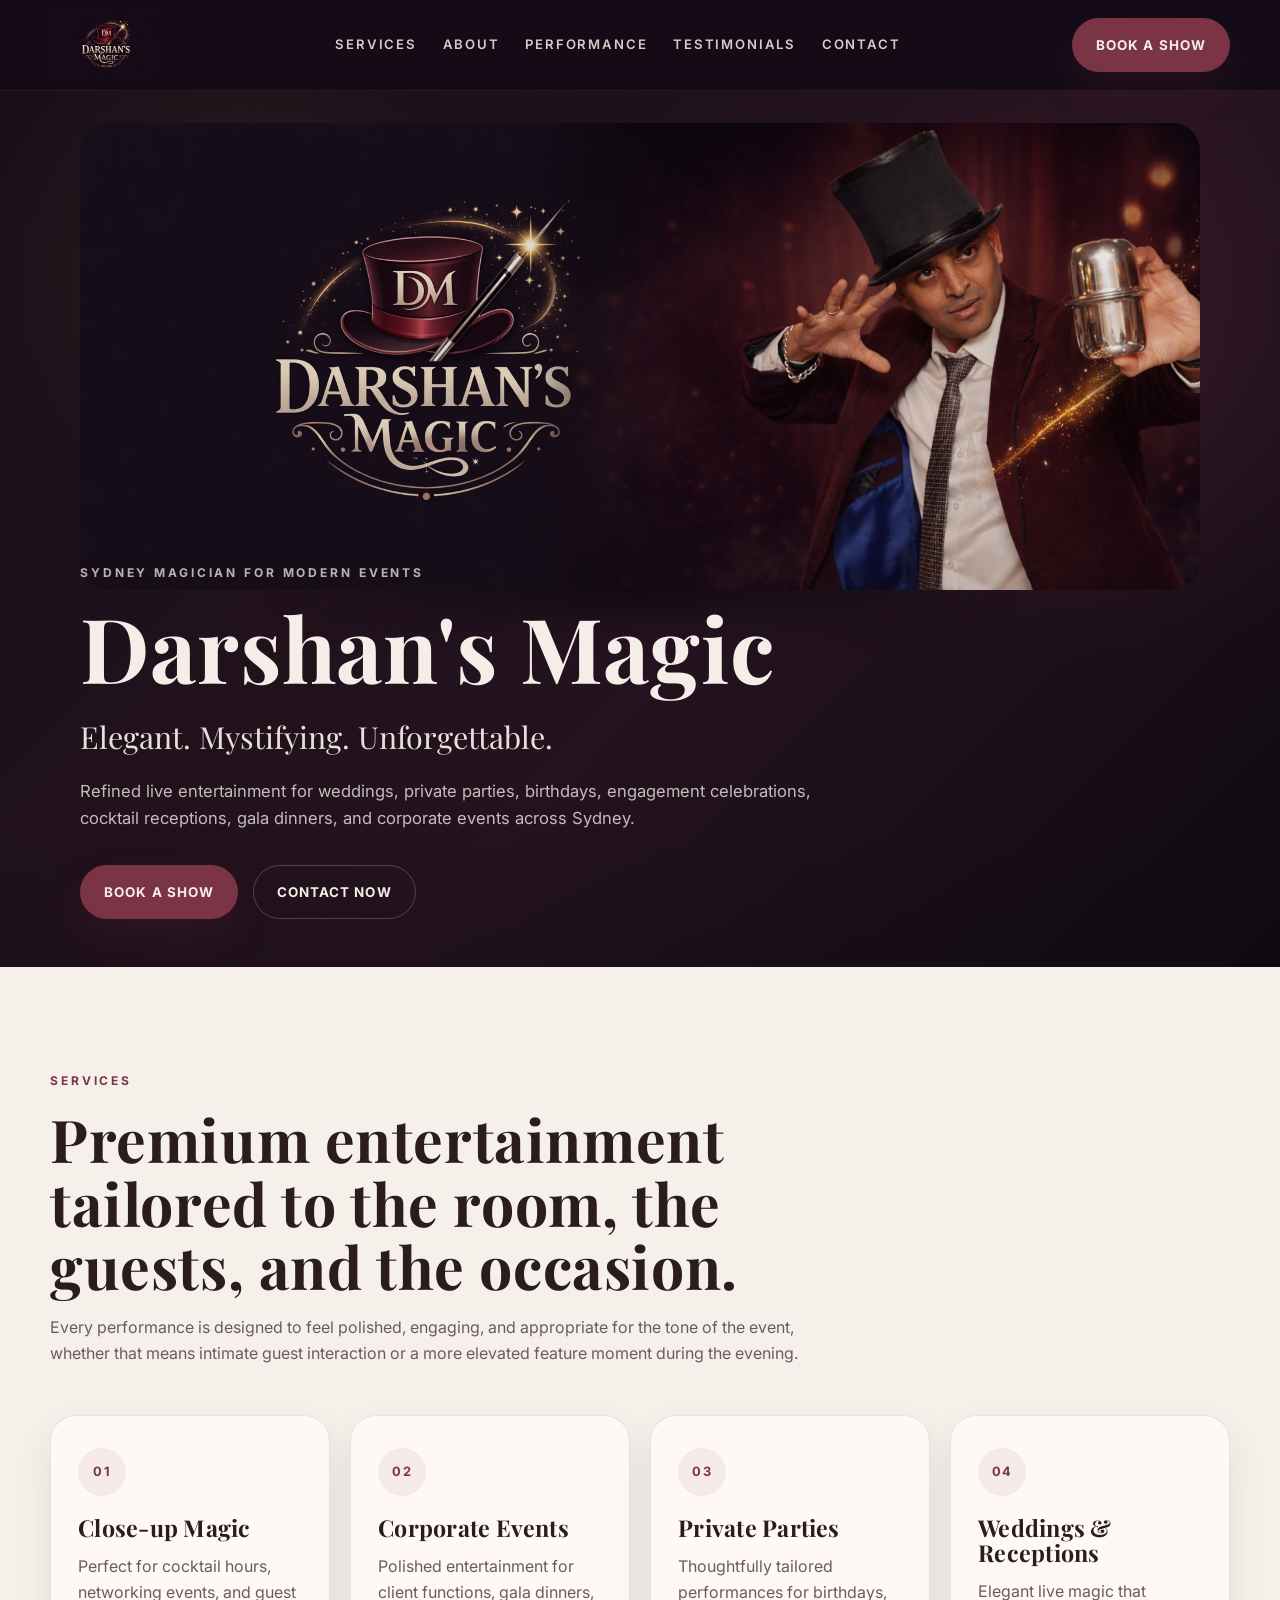
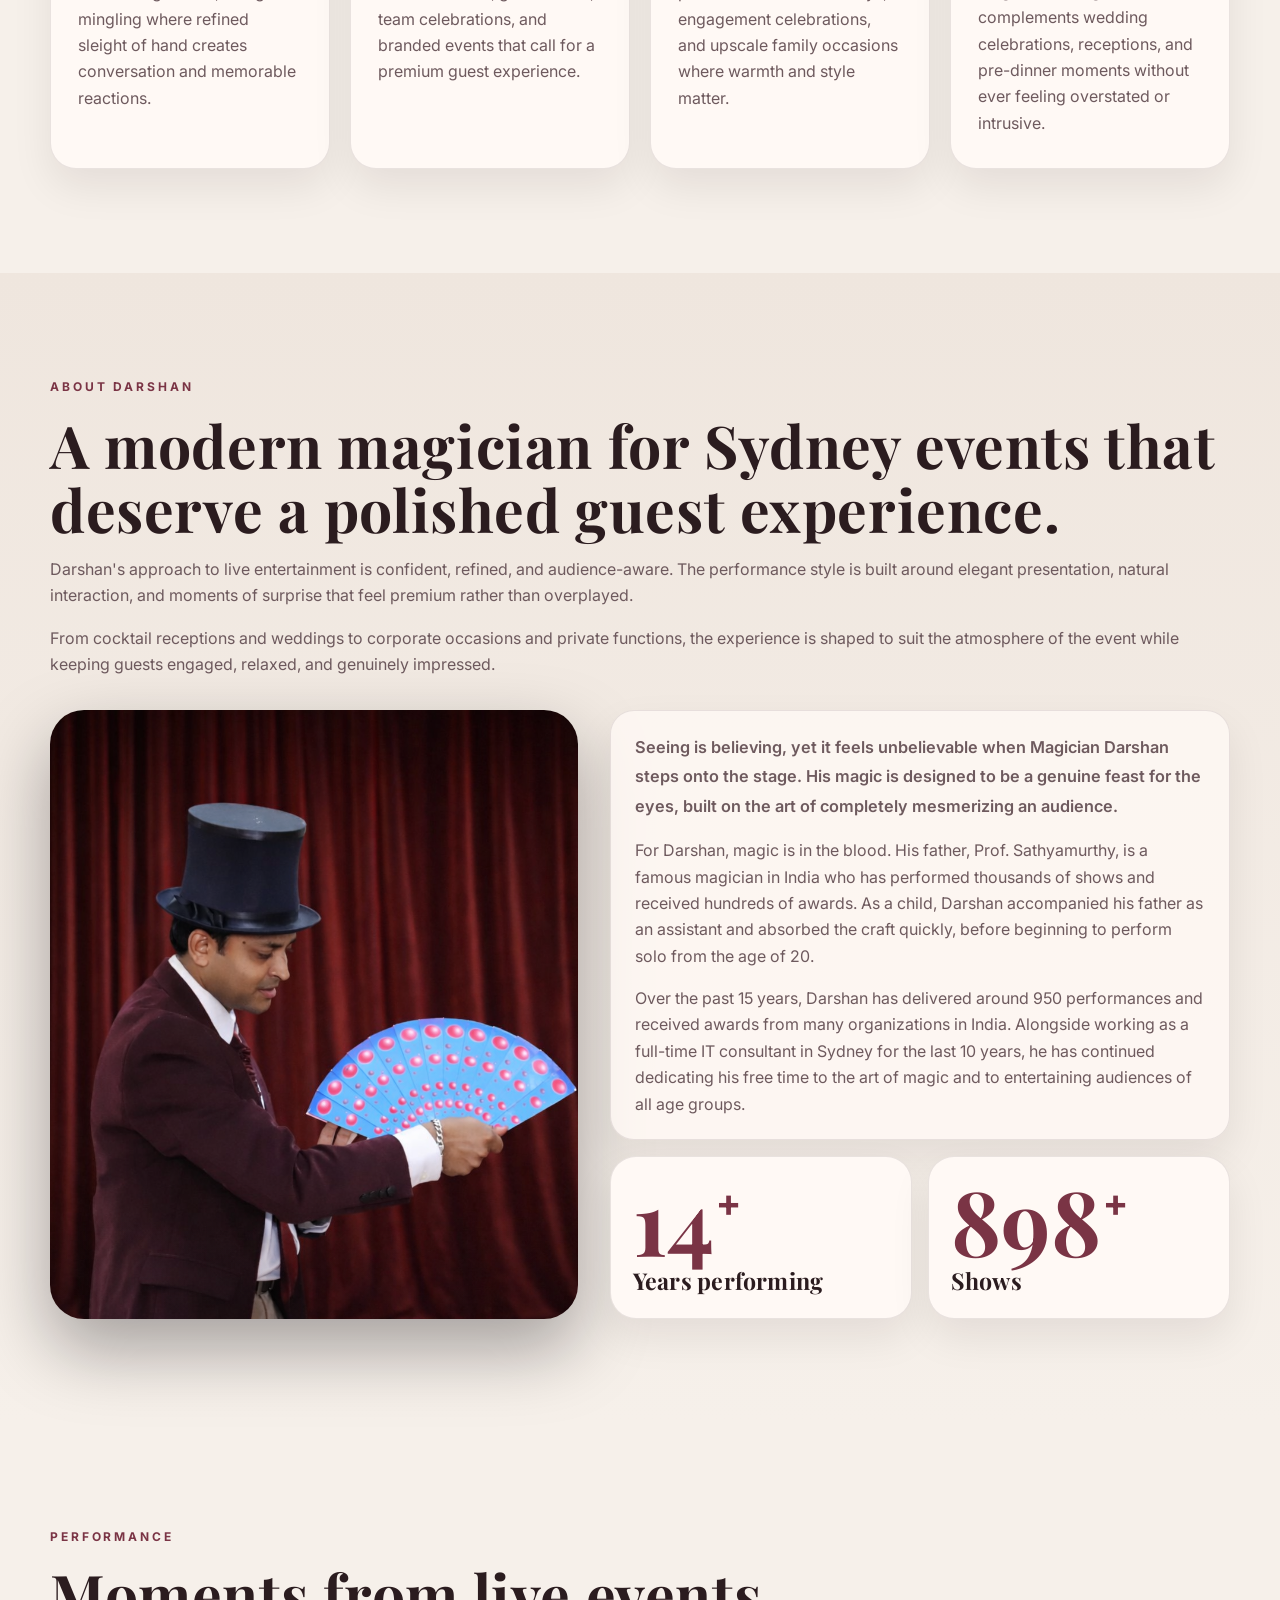
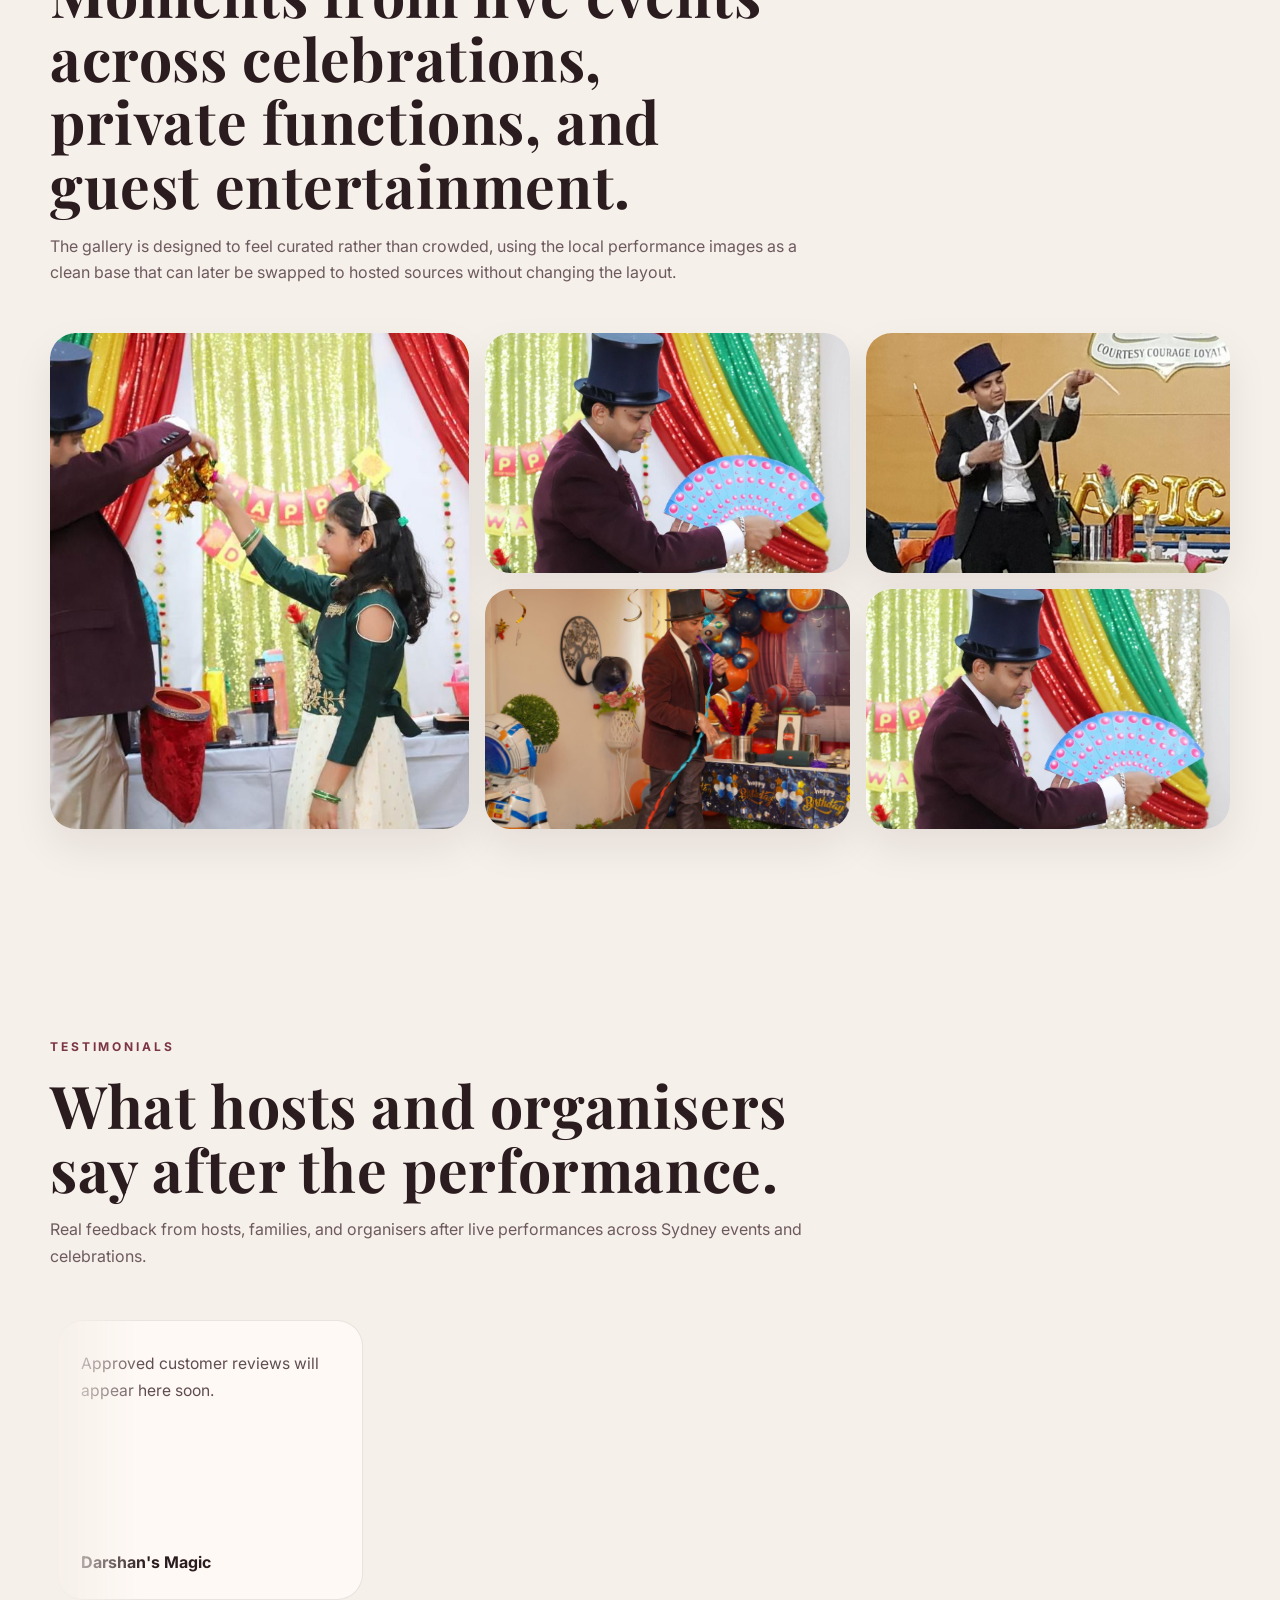
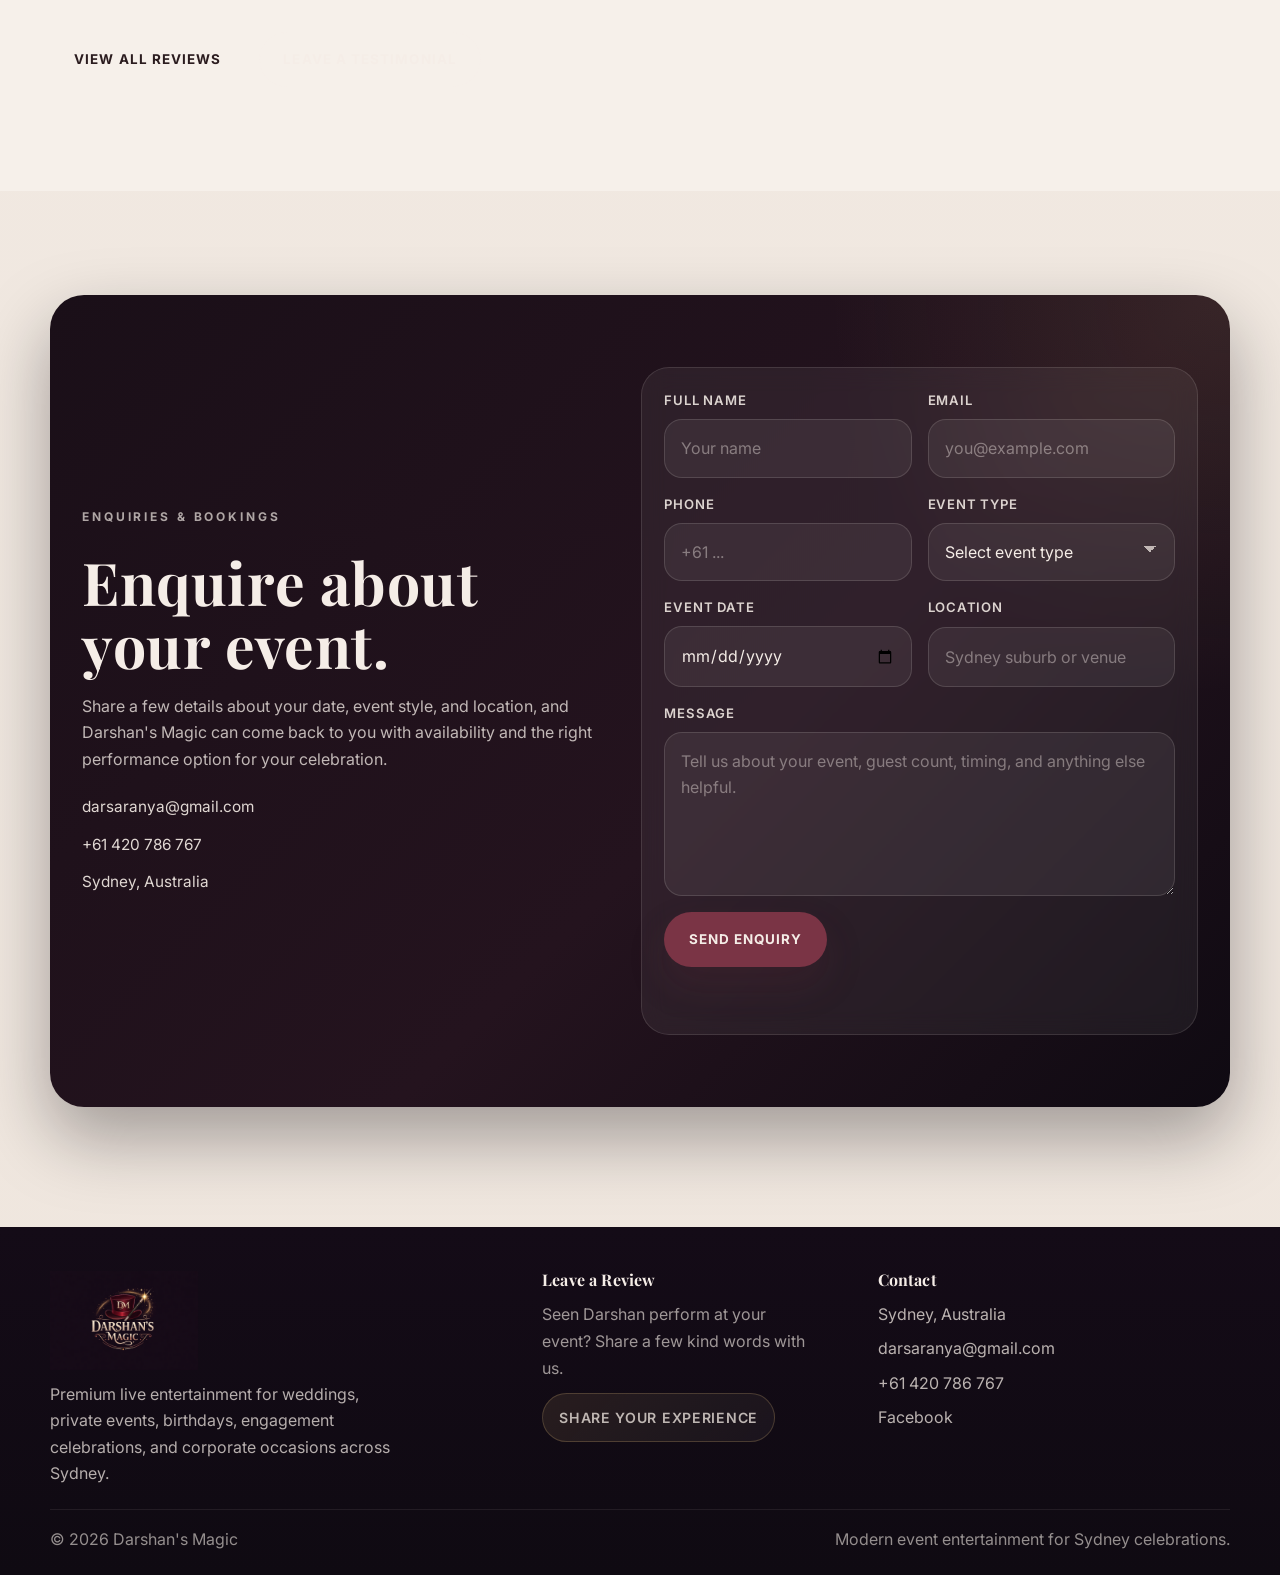
==== commit dc8a4b73: "Use only Supabase testimonials on homepage" ====
--- a/index.html
+++ b/index.html
@@ -196,79 +196,7 @@
 
           <div class="testimonial-carousel" data-reveal>
             <div class="testimonial-viewport">
-              <div class="testimonial-track" id="testimonial-track">
-                <article class="testimonial-card">
-                  <div class="testimonial-card-content">
-                    <p class="testimonial-copy">Darshan brought exactly the right tone to our wedding reception. It felt elegant, social, and genuinely entertaining without ever taking over the evening.</p>
-                    <div class="testimonial-meta">
-                      <strong>Emily Carter</strong>
-                    </div>
-                  </div>
-                </article>
-
-                <article class="testimonial-card">
-                  <div class="testimonial-card-content">
-                    <p class="testimonial-copy">We booked Darshan for a corporate function in Sydney and the feedback from clients was excellent. Professional, polished, and very easy to work with.</p>
-                    <div class="testimonial-meta">
-                      <strong>Liam Bennett</strong>
-                    </div>
-                  </div>
-                </article>
-
-                <article class="testimonial-card">
-                  <div class="testimonial-card-content">
-                    <p class="testimonial-copy">The performance at our engagement party felt refined and interactive in all the right ways. Guests were talking about it well after the night finished.</p>
-                    <div class="testimonial-meta">
-                      <strong>Priya Nair</strong>
-                    </div>
-                  </div>
-                </article>
-
-                <article class="testimonial-card">
-                  <div class="testimonial-card-content">
-                    <p class="testimonial-copy">Darshan has a calm stage presence that worked beautifully for our private event. It added something memorable to the evening without feeling over the top.</p>
-                    <div class="testimonial-meta">
-                      <strong>Rohit Menon</strong>
-                    </div>
-                  </div>
-                </article>
-
-                <article class="testimonial-card">
-                  <div class="testimonial-card-content">
-                    <p class="testimonial-copy">We wanted premium guest entertainment for a birthday celebration and this was exactly that. Smooth, stylish, and genuinely enjoyable for both adults and kids.</p>
-                    <div class="testimonial-meta">
-                      <strong>Anika Sharma</strong>
-                    </div>
-                  </div>
-                </article>
-
-                <article class="testimonial-card">
-                  <div class="testimonial-card-content">
-                    <p class="testimonial-copy">The close-up magic during our cocktail reception was a standout. It created conversation, kept guests engaged, and fit the atmosphere perfectly.</p>
-                    <div class="testimonial-meta">
-                      <strong>Vikram Rao</strong>
-                    </div>
-                  </div>
-                </article>
-
-                <article class="testimonial-card">
-                  <div class="testimonial-card-content">
-                    <p class="testimonial-copy">Darshan was wonderfully easy to brief for our family celebration. The performance felt tailored, polished, and appropriate for the full mix of guests.</p>
-                    <div class="testimonial-meta">
-                      <strong>Neha Kapoor</strong>
-                    </div>
-                  </div>
-                </article>
-
-                <article class="testimonial-card">
-                  <div class="testimonial-card-content">
-                    <p class="testimonial-copy">For our gala dinner, we wanted something elegant that would still surprise people. Darshan delivered that balance really well.</p>
-                    <div class="testimonial-meta">
-                      <strong>Arjun Patel</strong>
-                    </div>
-                  </div>
-                </article>
-              </div>
+              <div class="testimonial-track" id="testimonial-track"></div>
             </div>
             <div class="testimonial-actions">
               <a class="button button-ghost" href="testimonials.html">View All Reviews</a>
--- a/styles.css
+++ b/styles.css
@@ -714,7 +714,7 @@
 
 .testimonial-actions {
   display: flex;
-  justify-content: center;
+  justify-content: flex-start;
   gap: 0.85rem;
   flex-wrap: wrap;
   margin-top: 0.6rem;
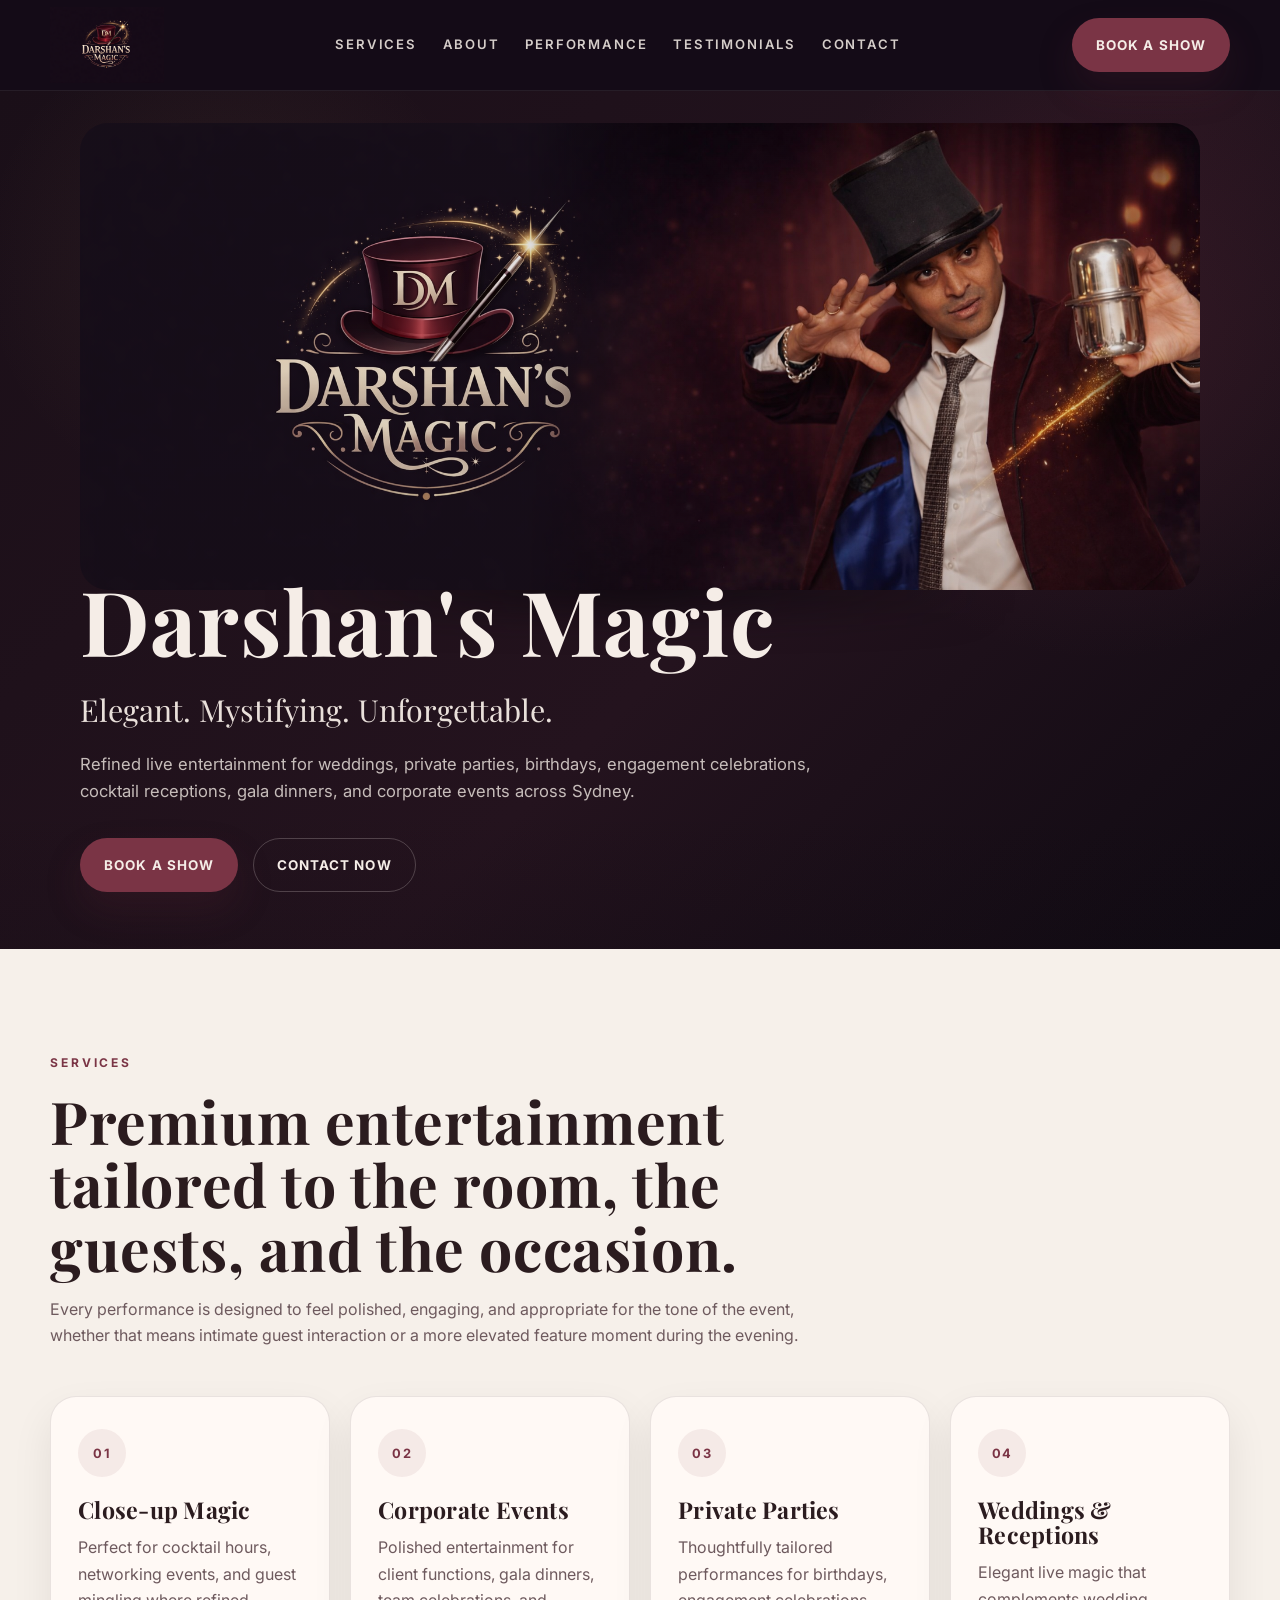
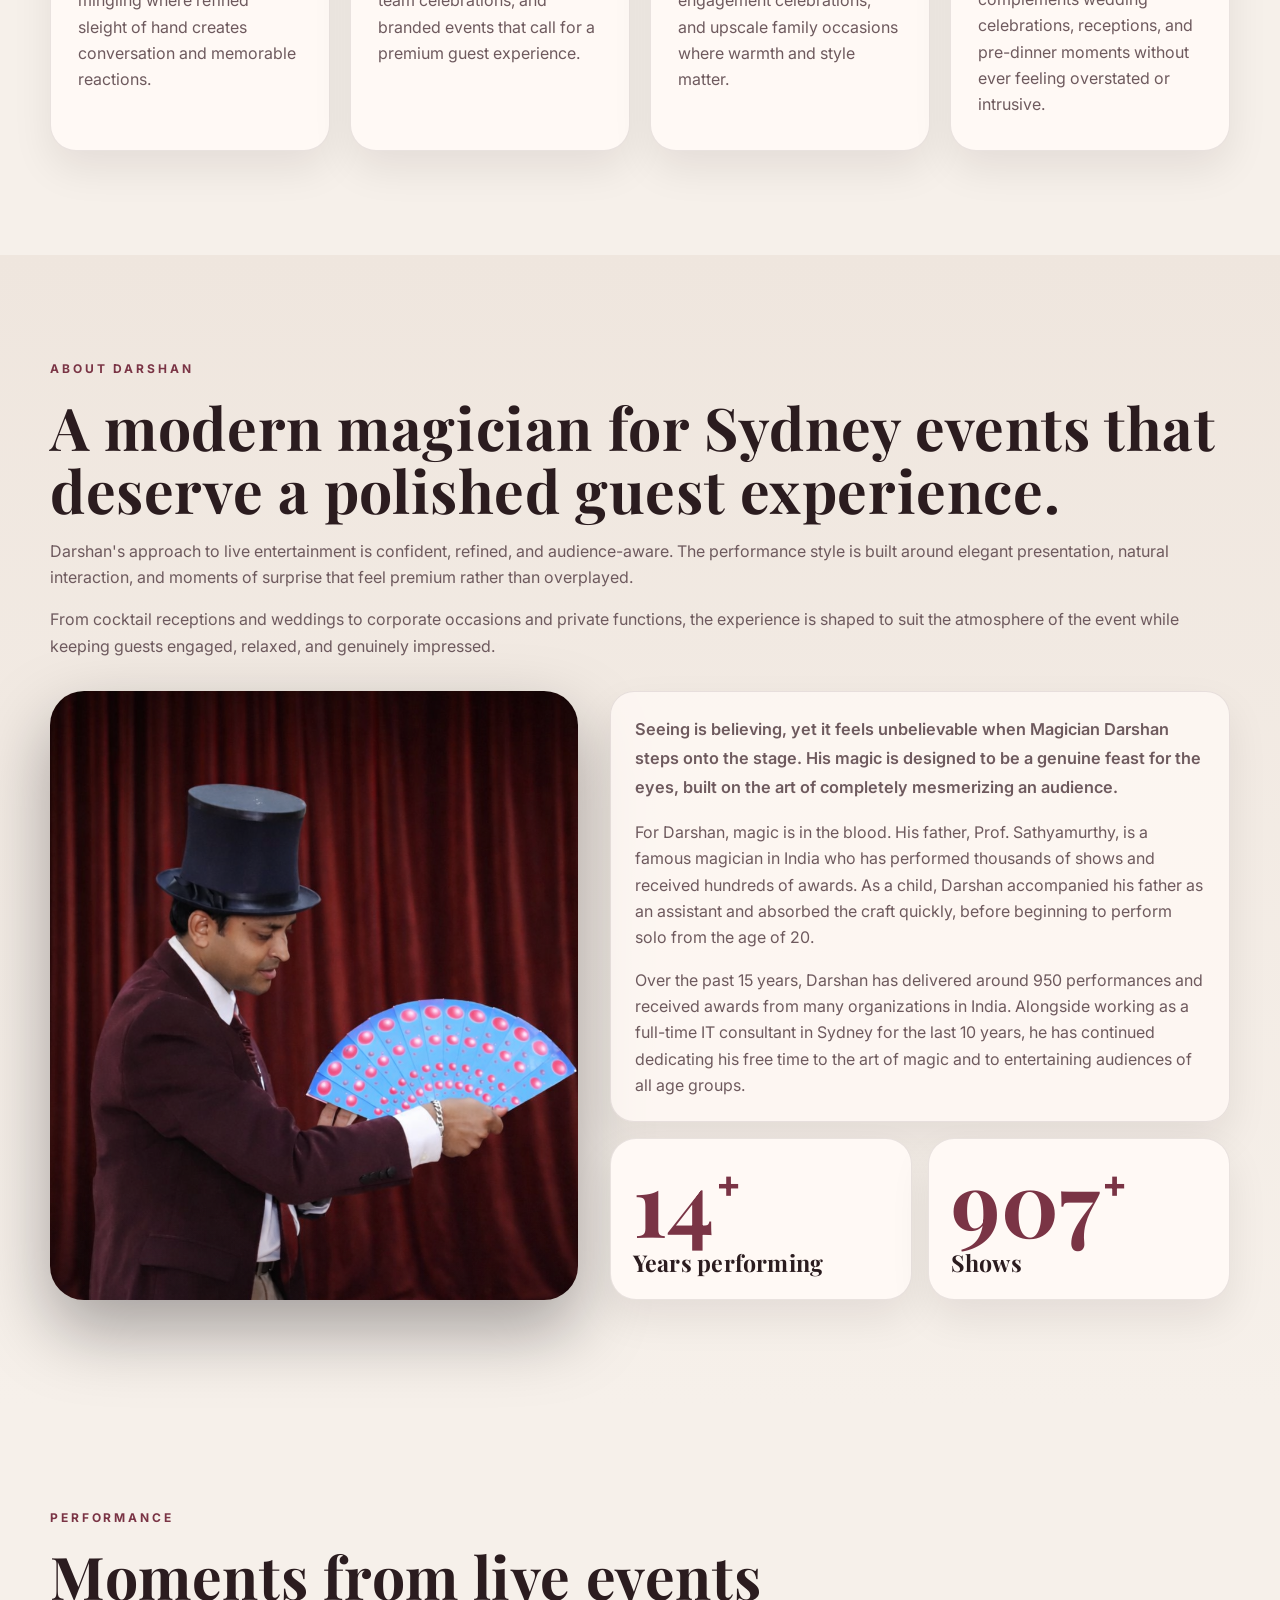
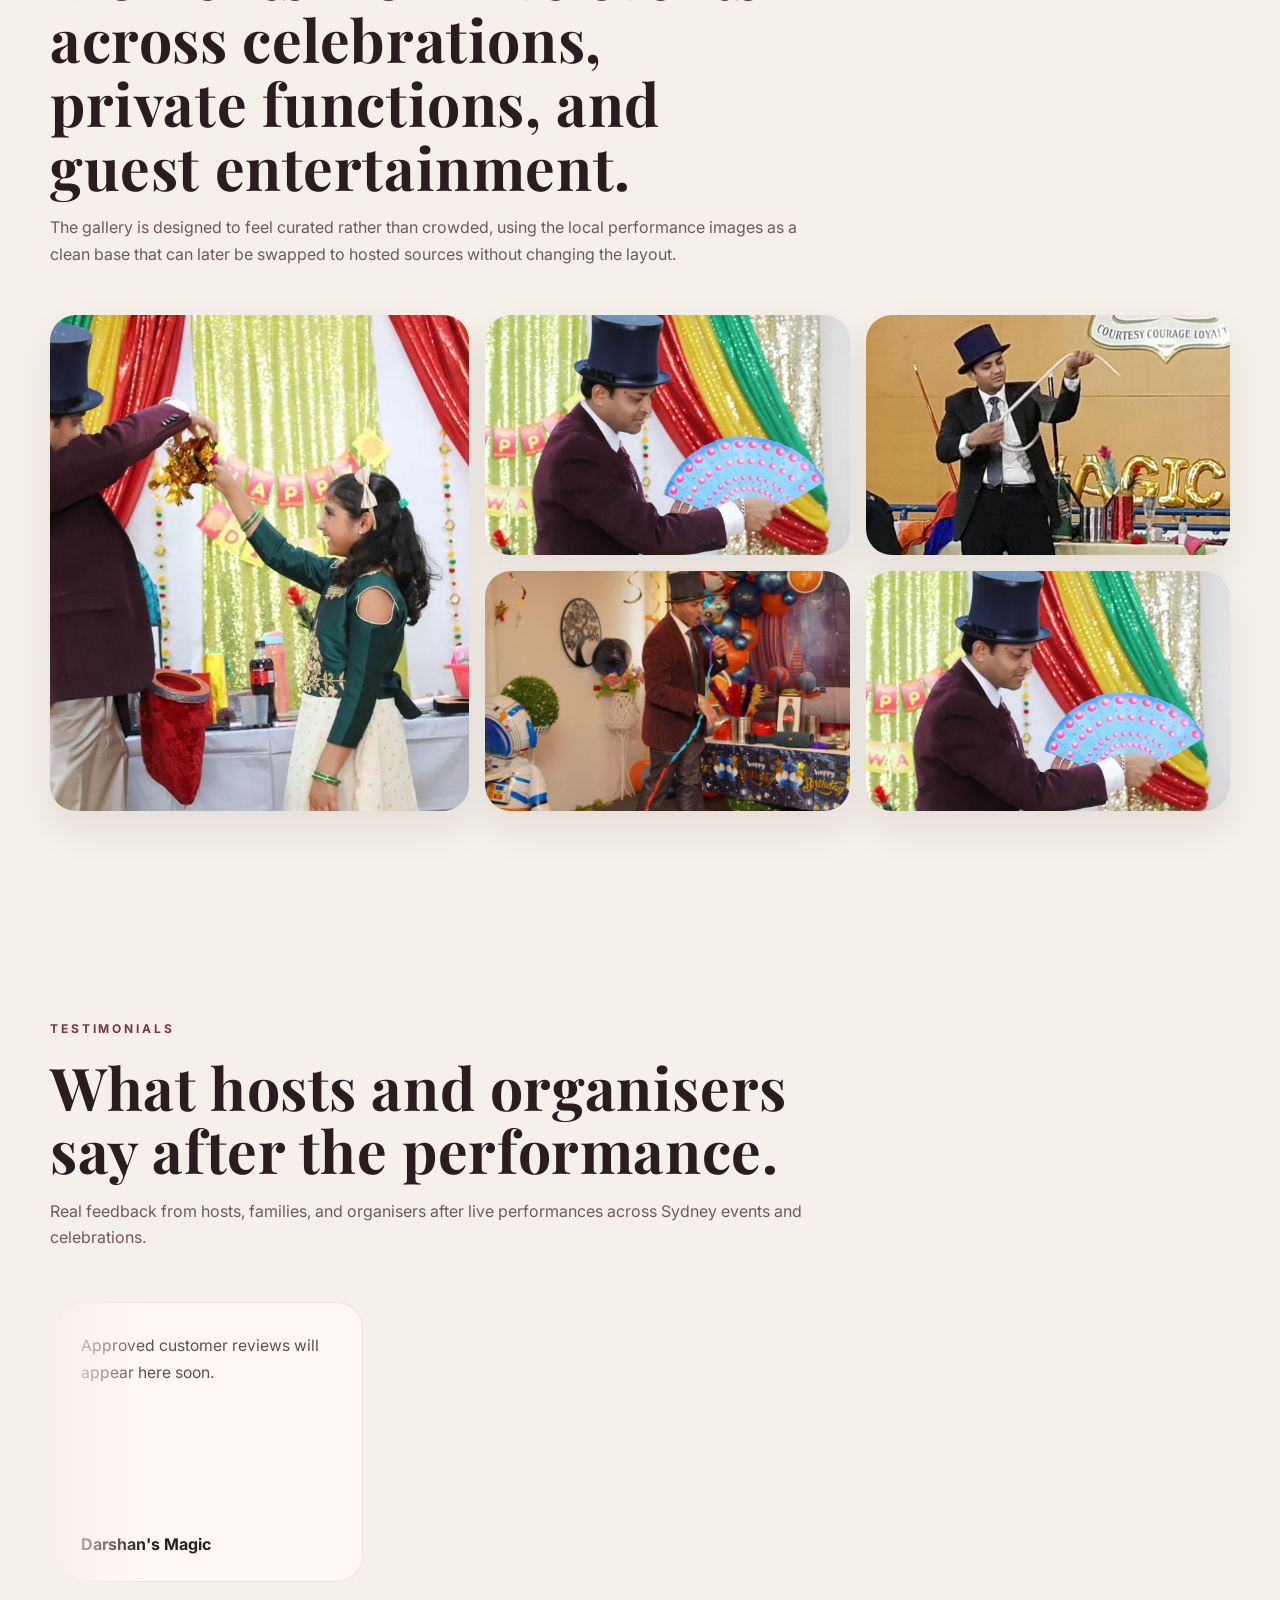
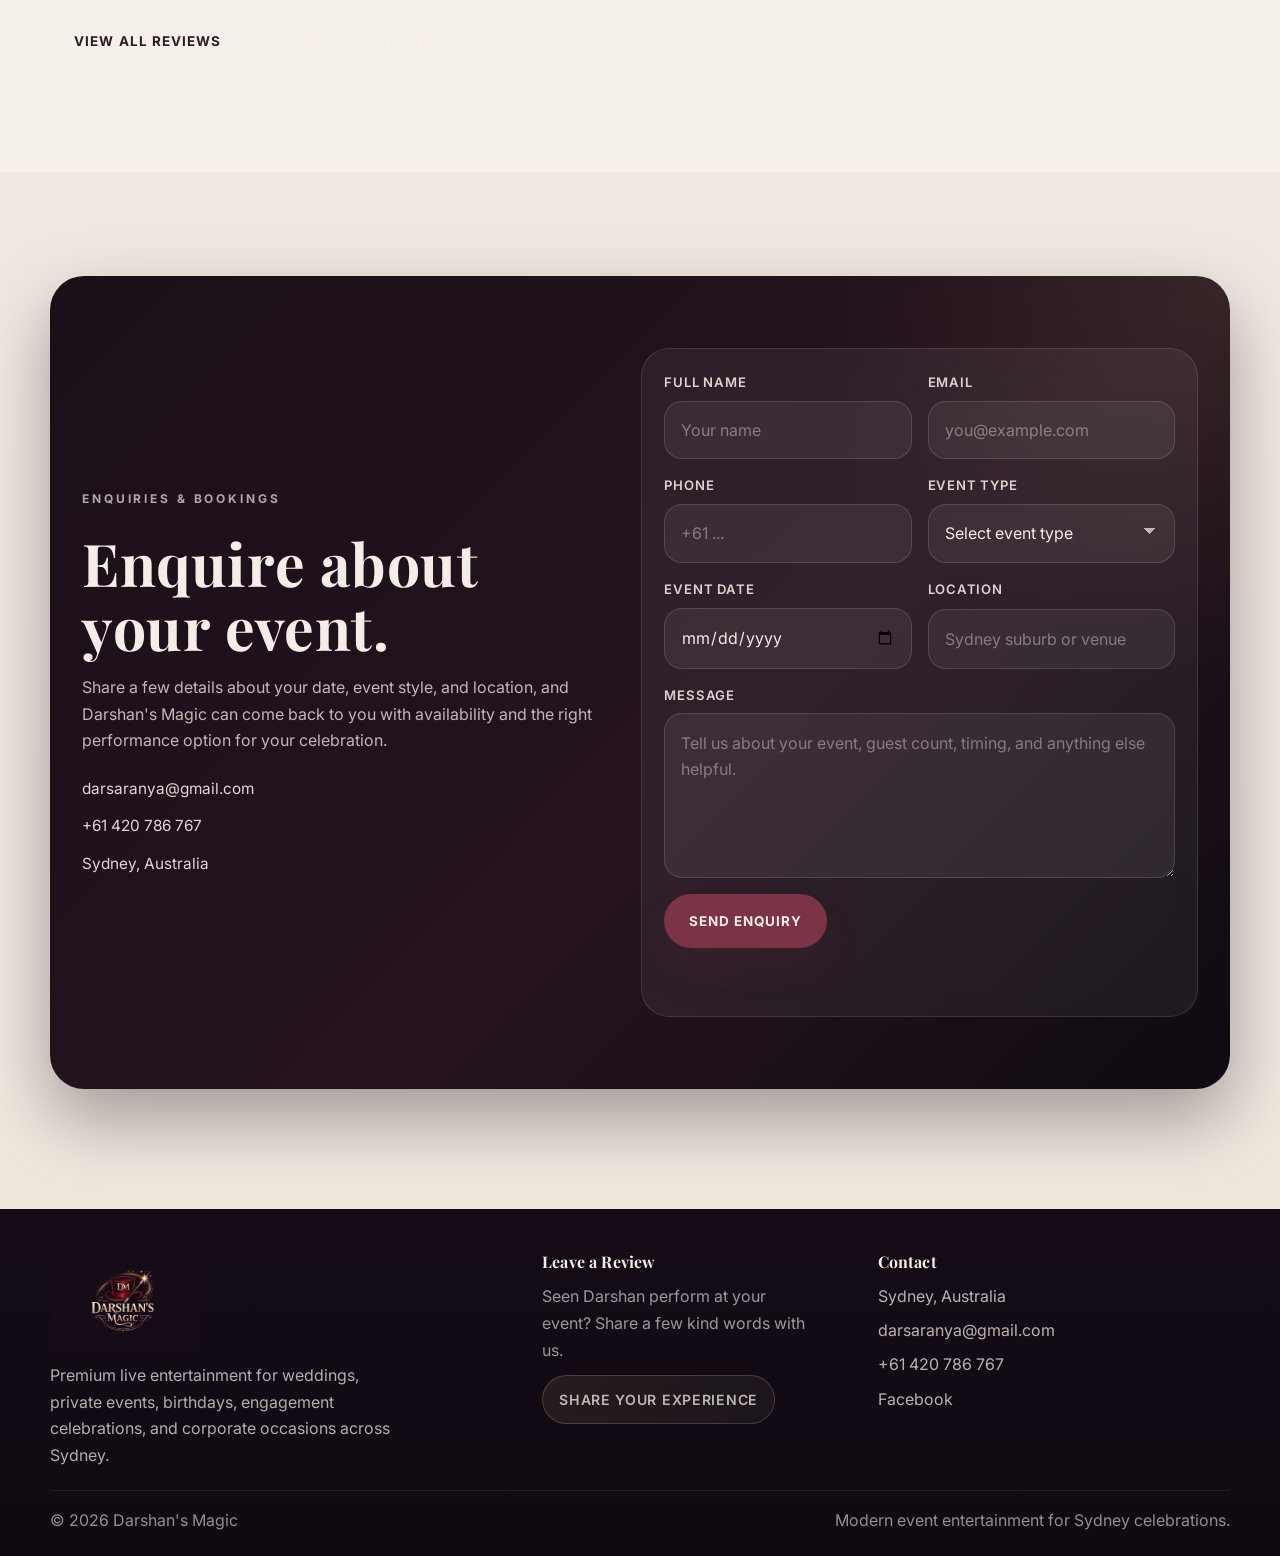
==== commit 4dbe34e6: "Refine hero and mobile footer" ====
--- a/index.html
+++ b/index.html
@@ -46,7 +46,6 @@
           </div>
 
           <div class="hero-copy" data-reveal>
-            <p class="eyebrow">Sydney Magician for Modern Events</p>
             <h1>Darshan's Magic</h1>
             <p class="hero-subheading">Elegant. Mystifying. Unforgettable.</p>
             <p class="hero-text">Refined live entertainment for weddings, private parties, birthdays, engagement celebrations, cocktail receptions, gala dinners, and corporate events across Sydney.</p>
--- a/styles.css
+++ b/styles.css
@@ -1248,8 +1248,8 @@
   }
 
   .footer-grid {
-    grid-template-columns: 0.9fr 1.1fr;
-    gap: 0.9rem;
+    grid-template-columns: 1fr;
+    gap: 1.25rem;
   }
 
   .footer-logo {
@@ -1257,16 +1257,30 @@
     margin-bottom: 0.35rem;
   }
 
+  .footer-brand {
+    display: grid;
+    justify-items: start;
+  }
+
   .footer-brand p {
-    display: none;
-  }
-
-  .footer-grid > .footer-column:first-of-type {
-    display: none;
+    display: block;
+    max-width: 100%;
+    font-size: 0.92rem;
+    line-height: 1.55;
   }
 
   .footer-column {
     gap: 0.45rem;
+  }
+
+  .footer-review-column {
+    max-width: 100%;
+  }
+
+  .footer-review-link {
+    width: 100%;
+    justify-content: center;
+    text-align: center;
   }
 
   .footer-column h3 {
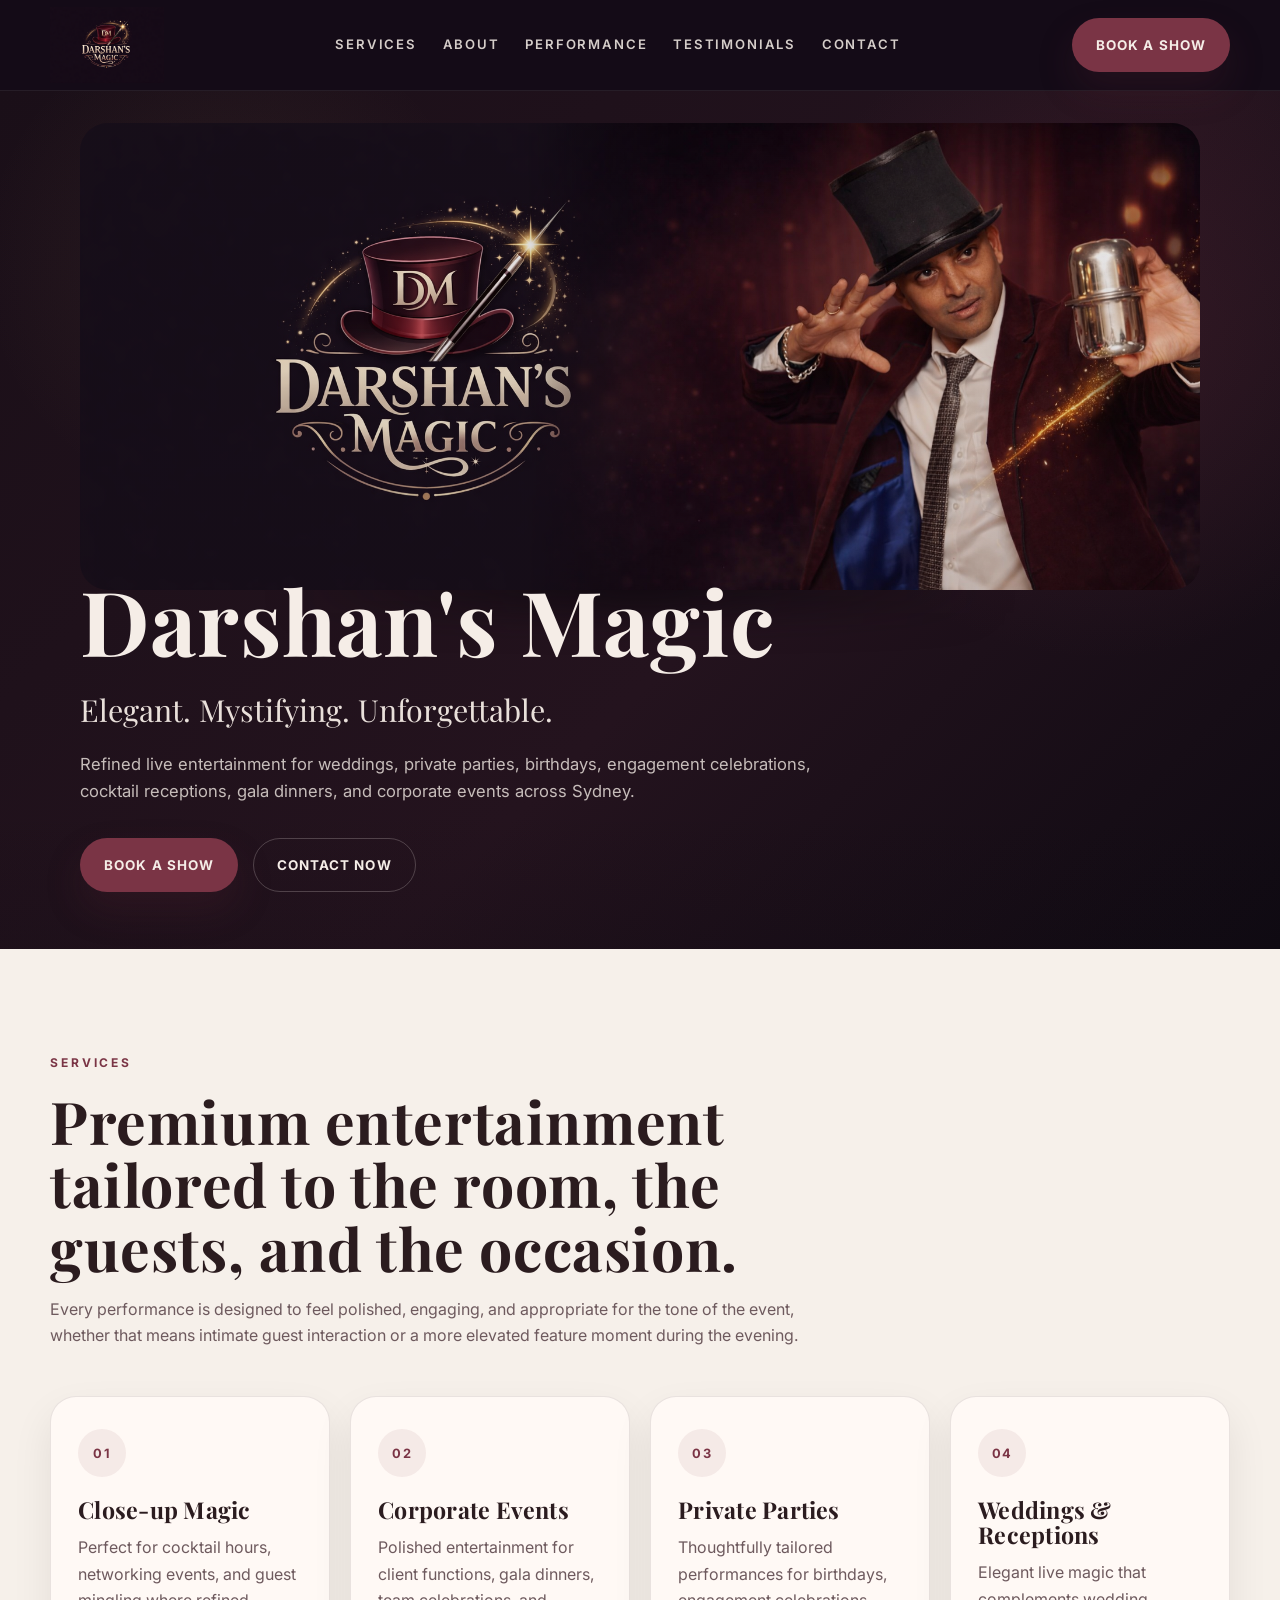
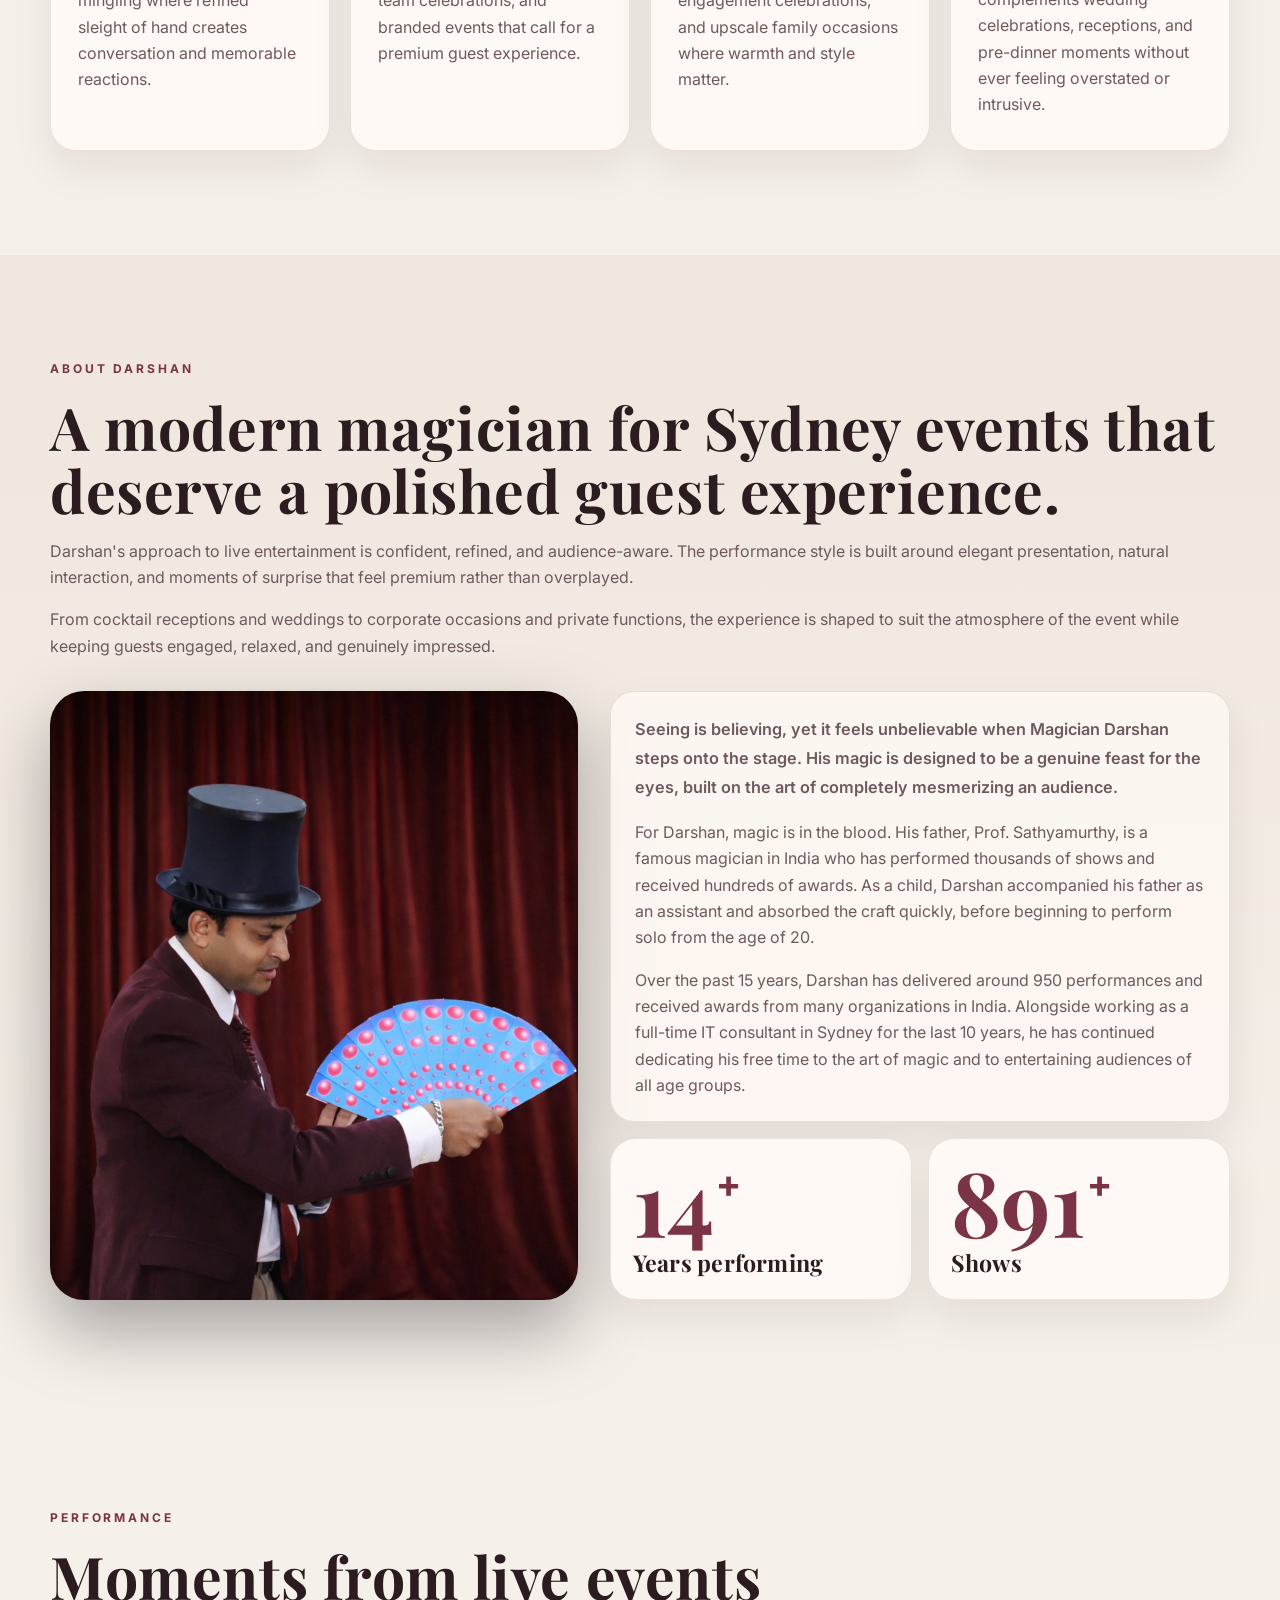
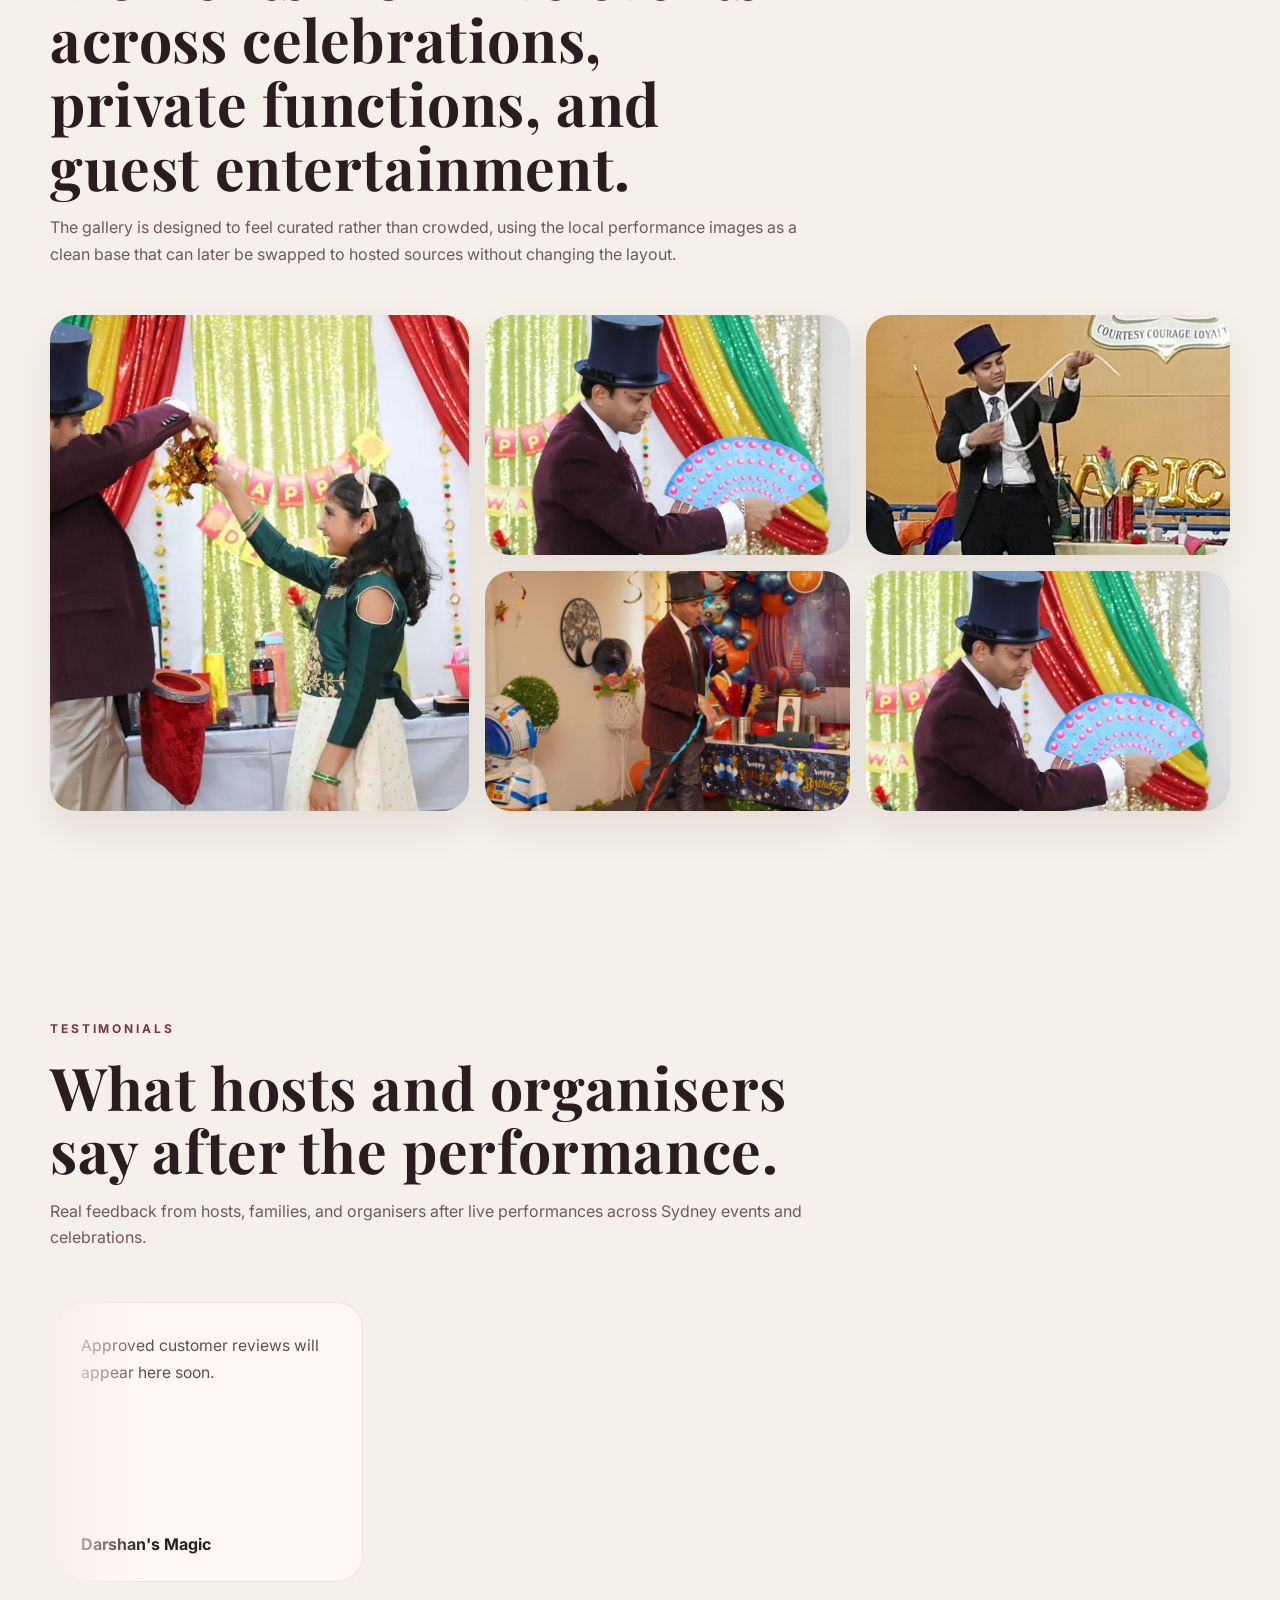
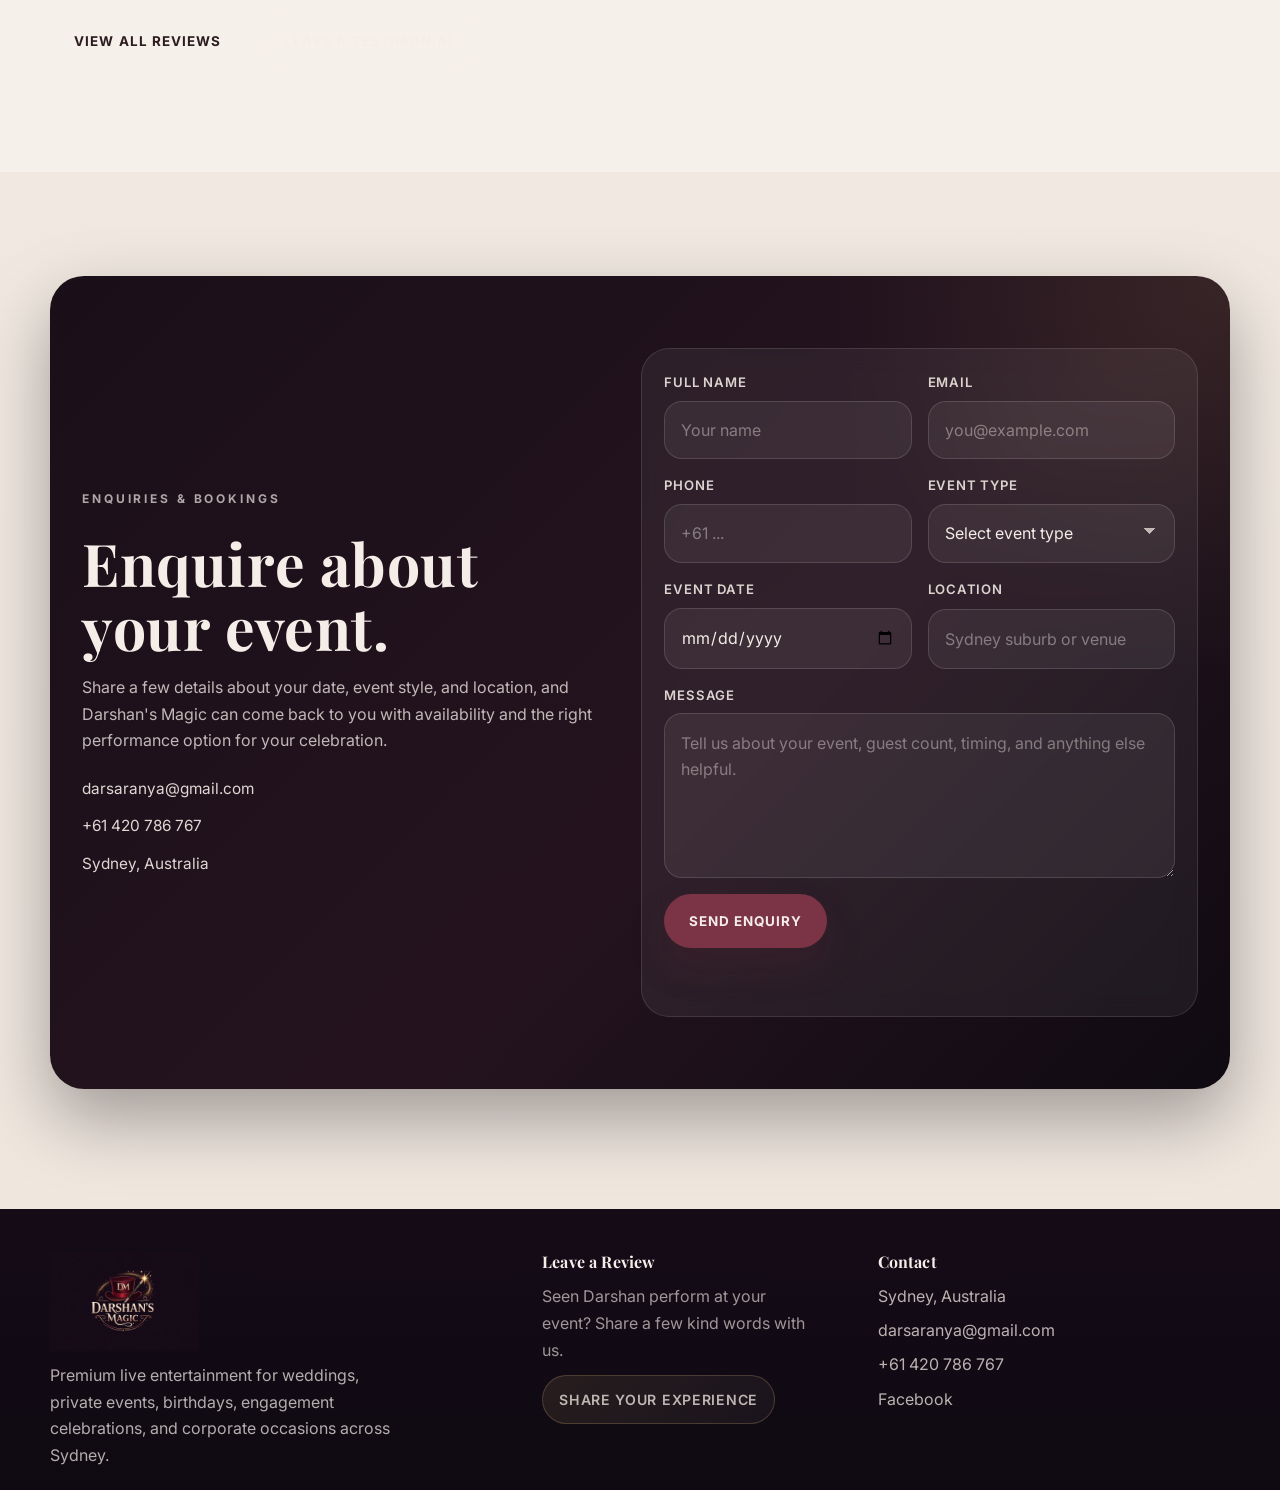
==== commit a21f2359: "Remove footer bottom text" ====
--- a/index.html
+++ b/index.html
@@ -300,10 +300,6 @@
         </div>
       </div>
 
-      <div class="container footer-bottom">
-        <span>&copy; 2026 Darshan's Magic</span>
-        <span>Modern event entertainment for Sydney celebrations.</span>
-      </div>
     </footer>
   </div>
 
--- a/styles.css
+++ b/styles.css
@@ -915,6 +915,14 @@
   padding-top: calc(var(--header-height) + 2.5rem);
 }
 
+.testimonial-stack-layout {
+  align-items: start;
+}
+
+.testimonial-stack-card {
+  position: relative;
+}
+
 .thank-you-section {
   padding-top: calc(var(--header-height) + 2.5rem);
 }
@@ -1025,18 +1033,6 @@
   color: #fdf8f2;
 }
 
-.footer-bottom {
-  margin-top: 1.4rem;
-  padding-top: 1rem;
-  display: flex;
-  justify-content: space-between;
-  gap: 1rem;
-  flex-wrap: wrap;
-  border-top: 1px solid rgba(245, 237, 231, 0.08);
-  color: rgba(245, 237, 231, 0.58);
-  font-size: 0.9rem;
-}
-
 [data-reveal] {
   opacity: 0;
   transform: translateY(26px);
@@ -1170,8 +1166,7 @@
     max-width: 100%;
   }
 
-  .hero-actions,
-  .footer-bottom {
+  .hero-actions {
     flex-direction: column;
     align-items: stretch;
   }
@@ -1235,12 +1230,60 @@
     grid-template-columns: 1fr;
   }
 
+  .testimonial-stack-list {
+    display: block;
+    padding-bottom: 1rem;
+  }
+
+  .testimonial-stack-list .testimonial-card {
+    position: sticky;
+    top: calc(var(--header-height) + 1rem);
+    padding: 0;
+  }
+
+  .testimonial-stack-list .testimonial-card + .testimonial-card {
+    margin-top: 1rem;
+  }
+
+  .testimonial-stack-list .testimonial-card:nth-child(1) { z-index: 1; }
+  .testimonial-stack-list .testimonial-card:nth-child(2) { z-index: 2; }
+  .testimonial-stack-list .testimonial-card:nth-child(3) { z-index: 3; }
+  .testimonial-stack-list .testimonial-card:nth-child(4) { z-index: 4; }
+  .testimonial-stack-list .testimonial-card:nth-child(5) { z-index: 5; }
+  .testimonial-stack-list .testimonial-card:nth-child(6) { z-index: 6; }
+  .testimonial-stack-list .testimonial-card:nth-child(7) { z-index: 7; }
+  .testimonial-stack-list .testimonial-card:nth-child(8) { z-index: 8; }
+  .testimonial-stack-list .testimonial-card:nth-child(9) { z-index: 9; }
+  .testimonial-stack-list .testimonial-card:nth-child(10) { z-index: 10; }
+  .testimonial-stack-list .testimonial-card:nth-child(11) { z-index: 11; }
+  .testimonial-stack-list .testimonial-card:nth-child(12) { z-index: 12; }
+
   .testimonial-copy {
     min-height: 0;
   }
 
   .cta-panel {
     padding: 3.5rem 1.2rem;
+  }
+
+  .testimonial-stack-layout {
+    display: block;
+    padding-bottom: 1rem;
+  }
+
+  .testimonial-stack-card {
+    position: sticky;
+    top: calc(var(--header-height) + 0.75rem);
+  }
+
+  .testimonial-stack-copy {
+    padding: 1.25rem 0.2rem 0.3rem;
+    z-index: 1;
+  }
+
+  .testimonial-stack-form {
+    margin-top: -1.35rem;
+    z-index: 2;
   }
 
   .booking-grid {
@@ -1263,7 +1306,7 @@
   }
 
   .footer-brand p {
-    display: block;
+    display: none;
     max-width: 100%;
     font-size: 0.92rem;
     line-height: 1.55;
@@ -1294,9 +1337,4 @@
     line-height: 1.45;
   }
 
-  .footer-bottom {
-    margin-top: 1.2rem;
-    padding-top: 1rem;
-    font-size: 0.82rem;
-  }
-}
+}
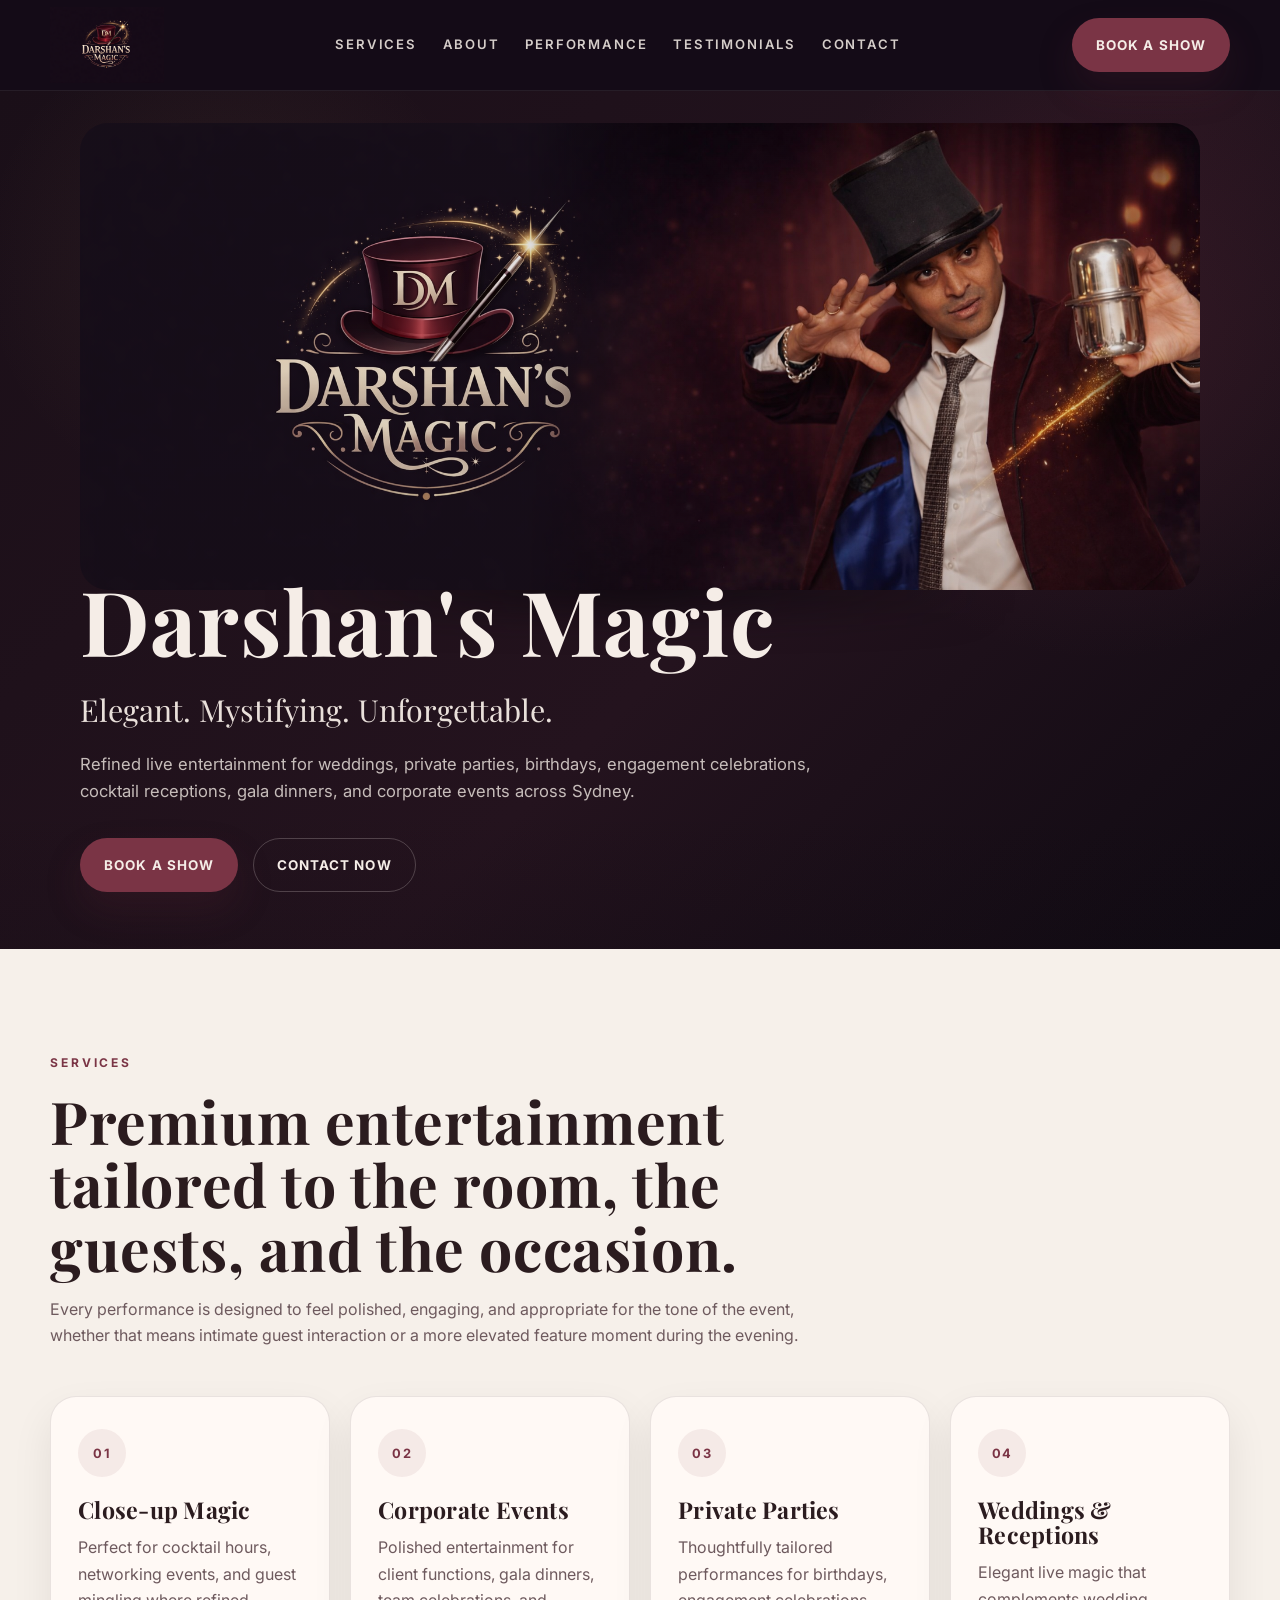
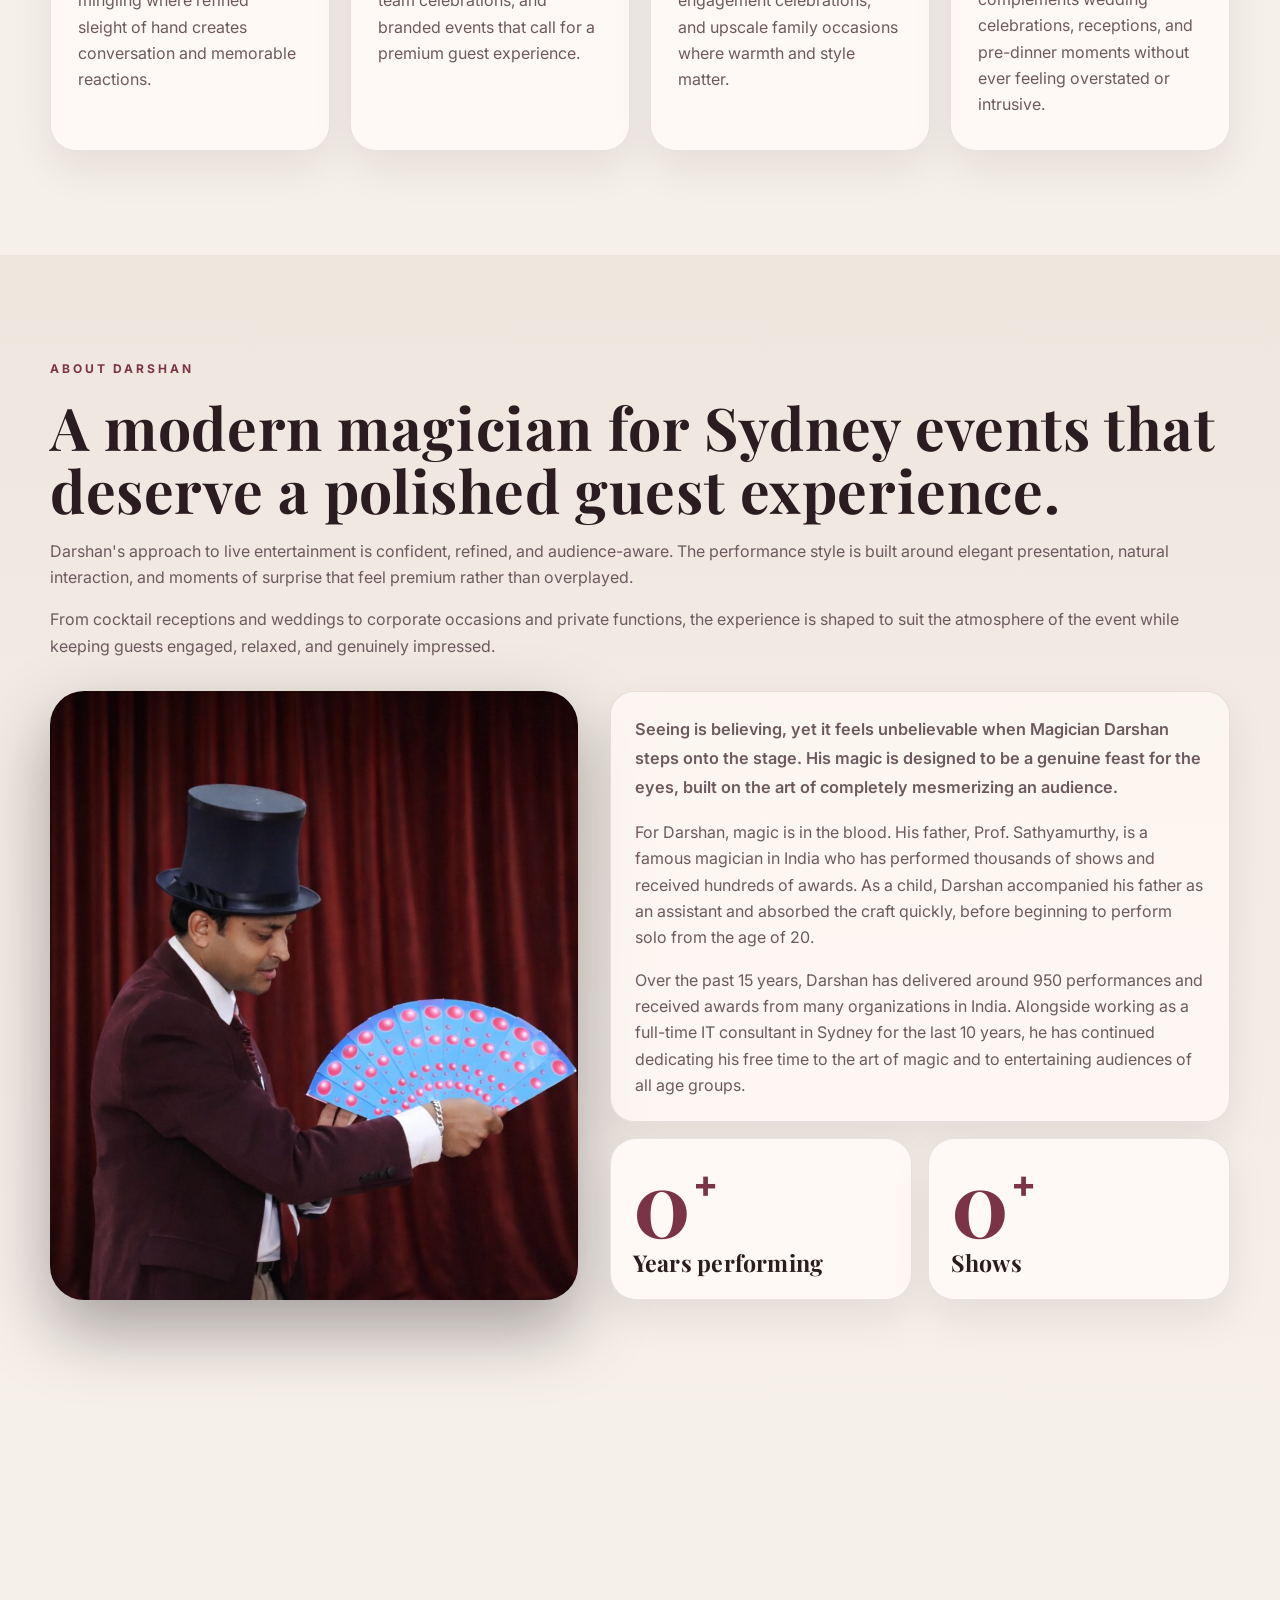
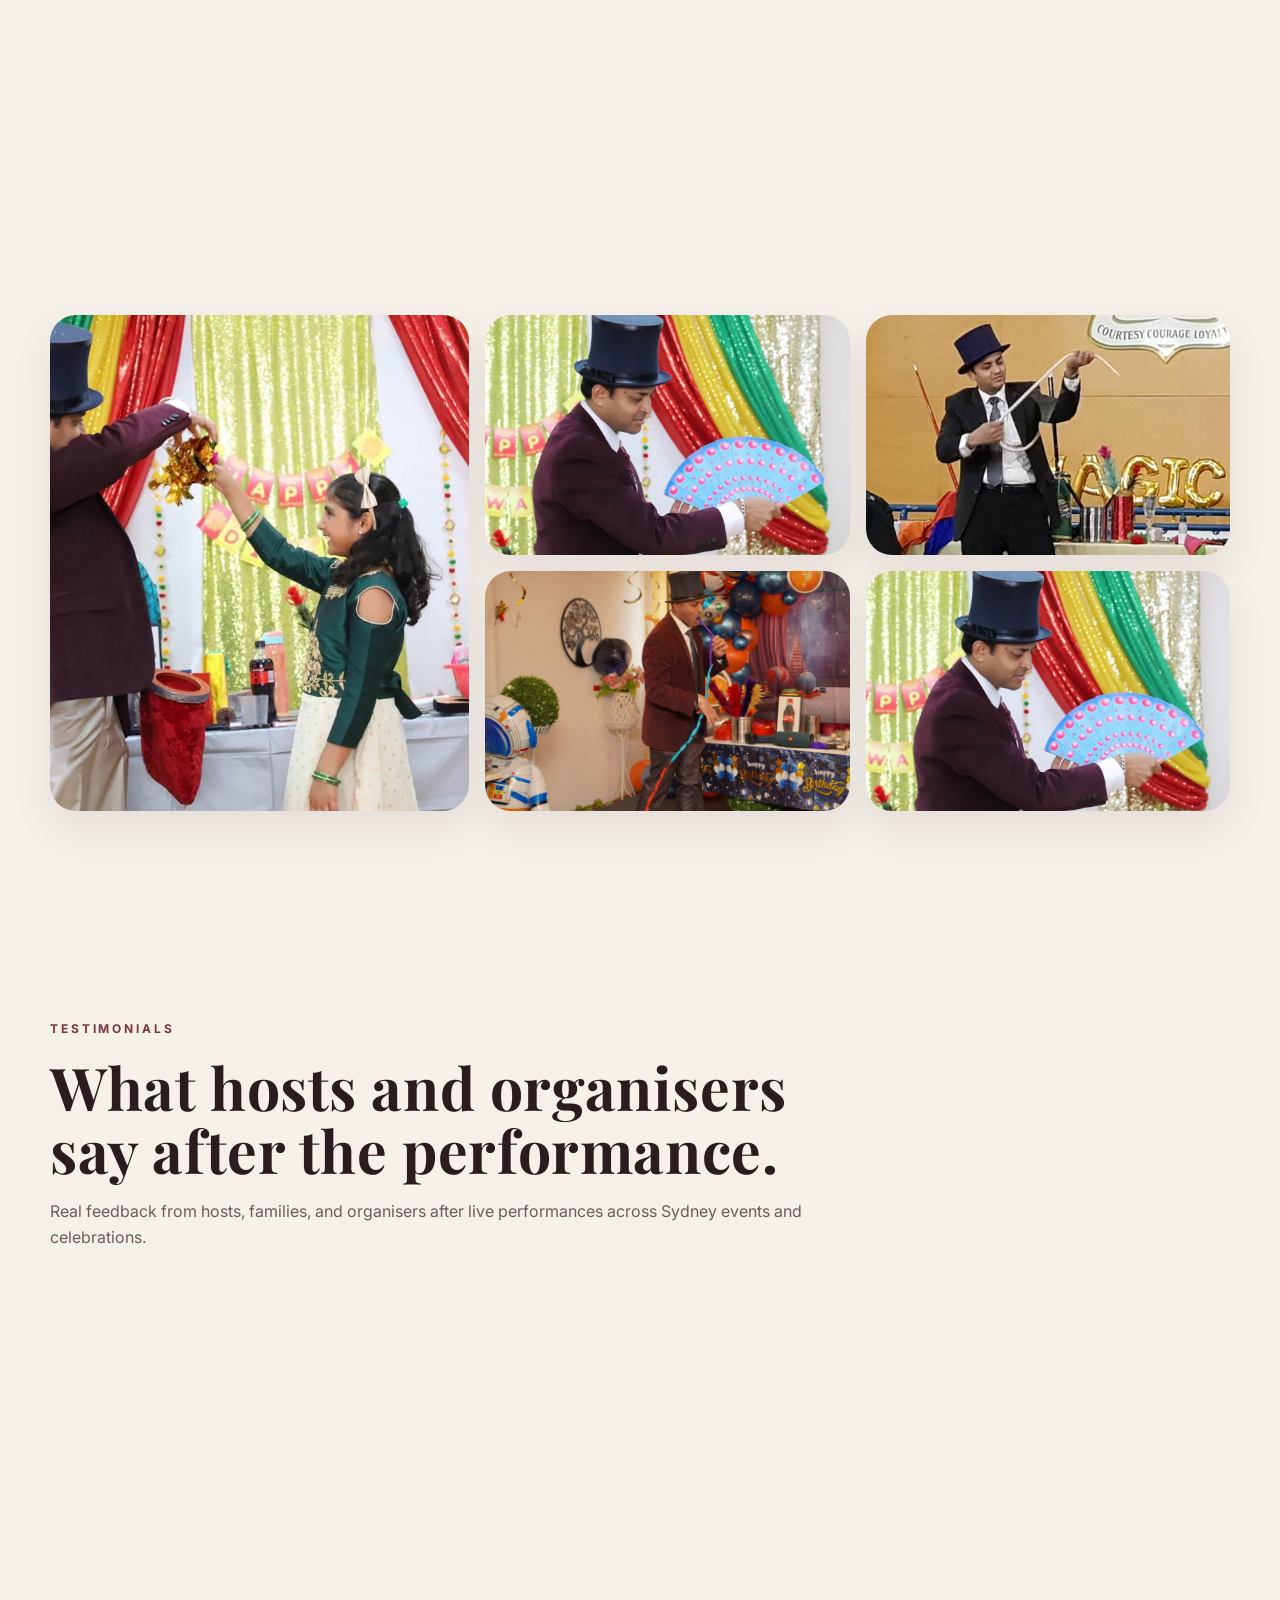
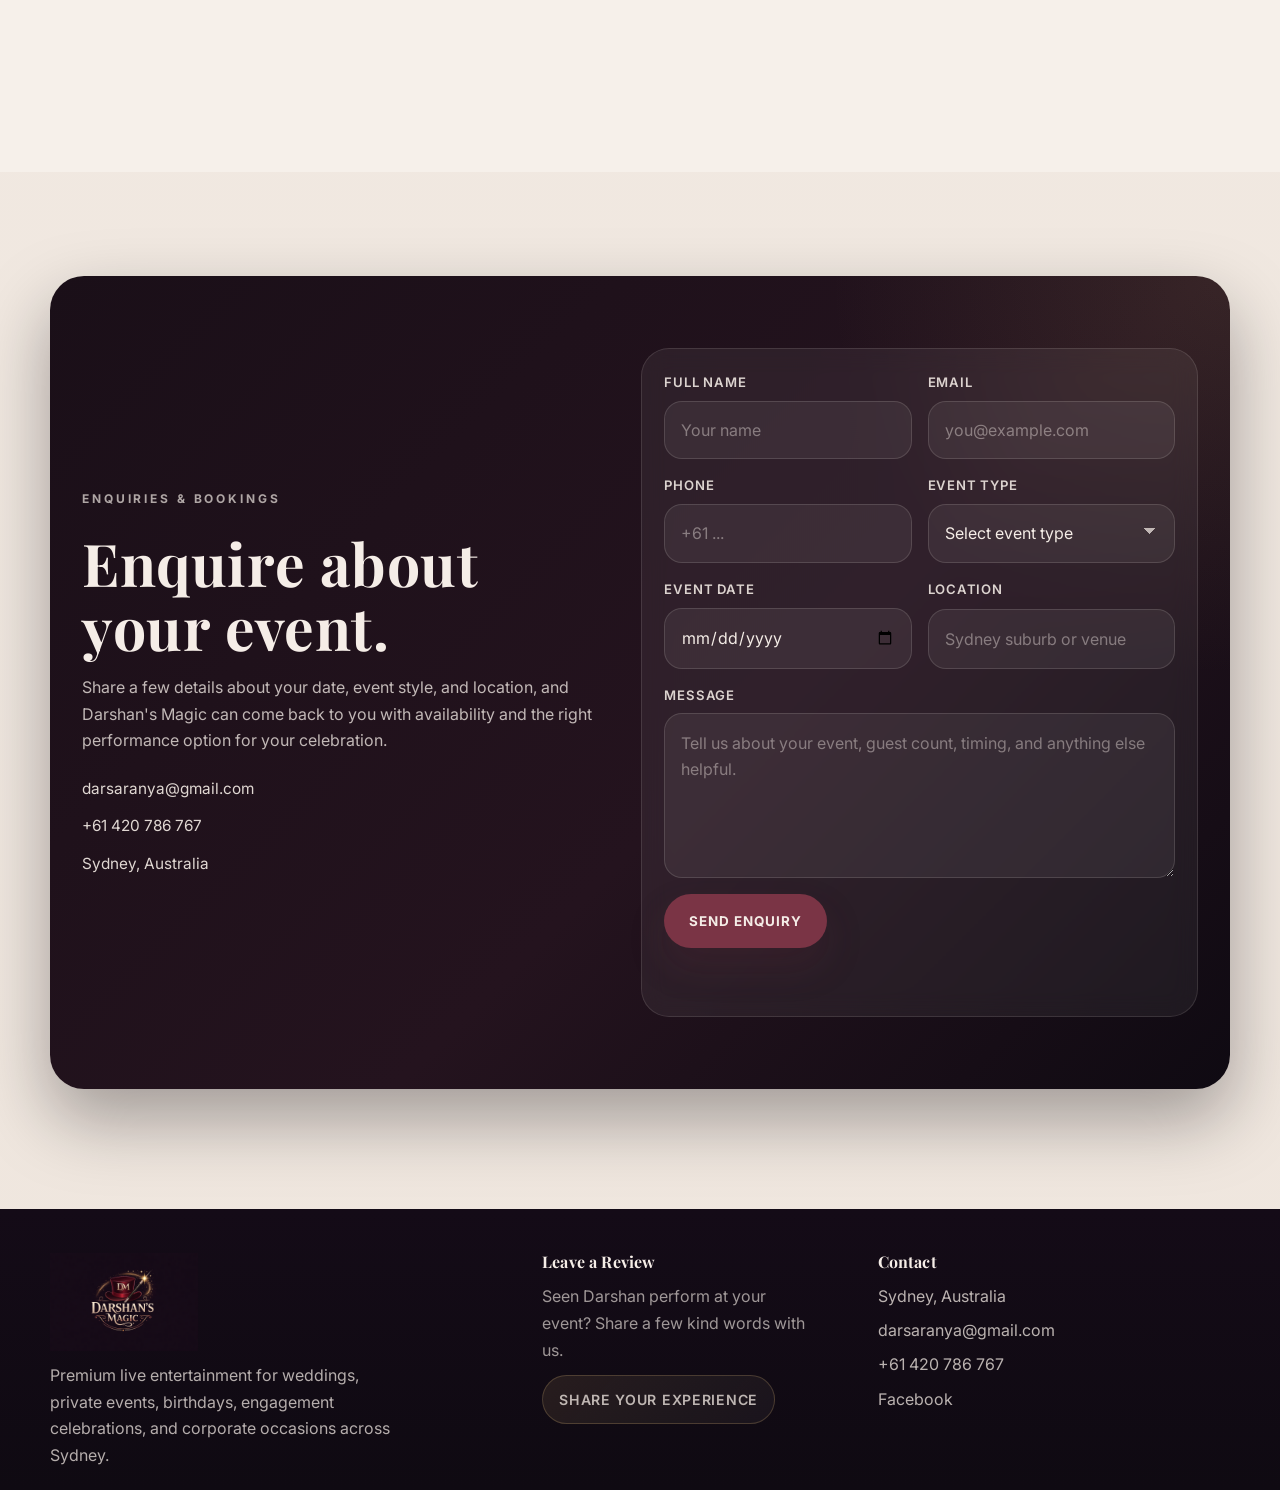
==== commit 15e37459: "Link contact actions to phone call" ====
--- a/index.html
+++ b/index.html
@@ -29,7 +29,7 @@
           <a href="#about">About</a>
           <a href="#gallery">Performance</a>
           <a href="#testimonials">Testimonials</a>
-          <a href="#contact">Contact</a>
+          <a href="tel:+61420786767">Contact</a>
         </nav>
 
         <a class="button button-primary header-cta" href="#contact">Book a Show</a>
@@ -52,7 +52,7 @@
 
             <div class="hero-actions">
               <a class="button button-primary" href="#contact">Book a Show</a>
-              <a class="button button-secondary" href="#contact">Contact Now</a>
+              <a class="button button-secondary" href="tel:+61420786767">Contact Now</a>
             </div>
           </div>
         </div>
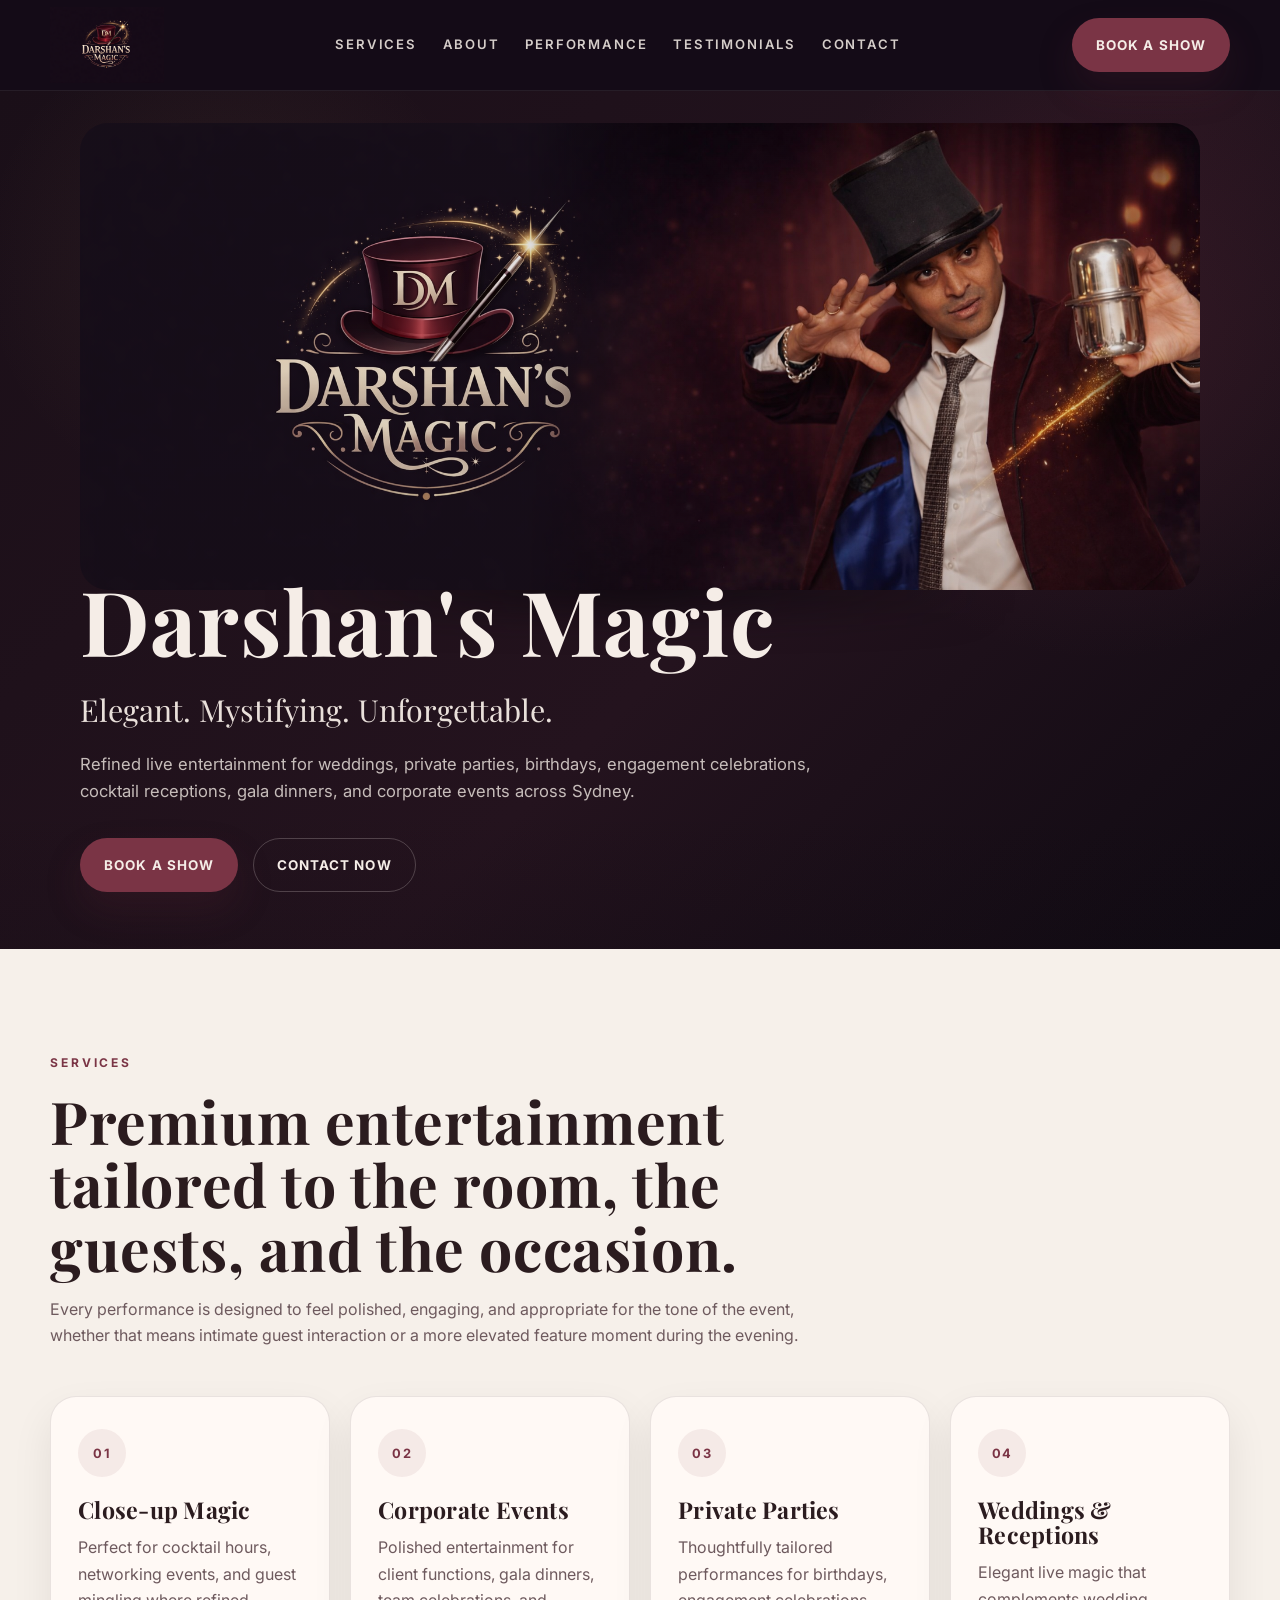
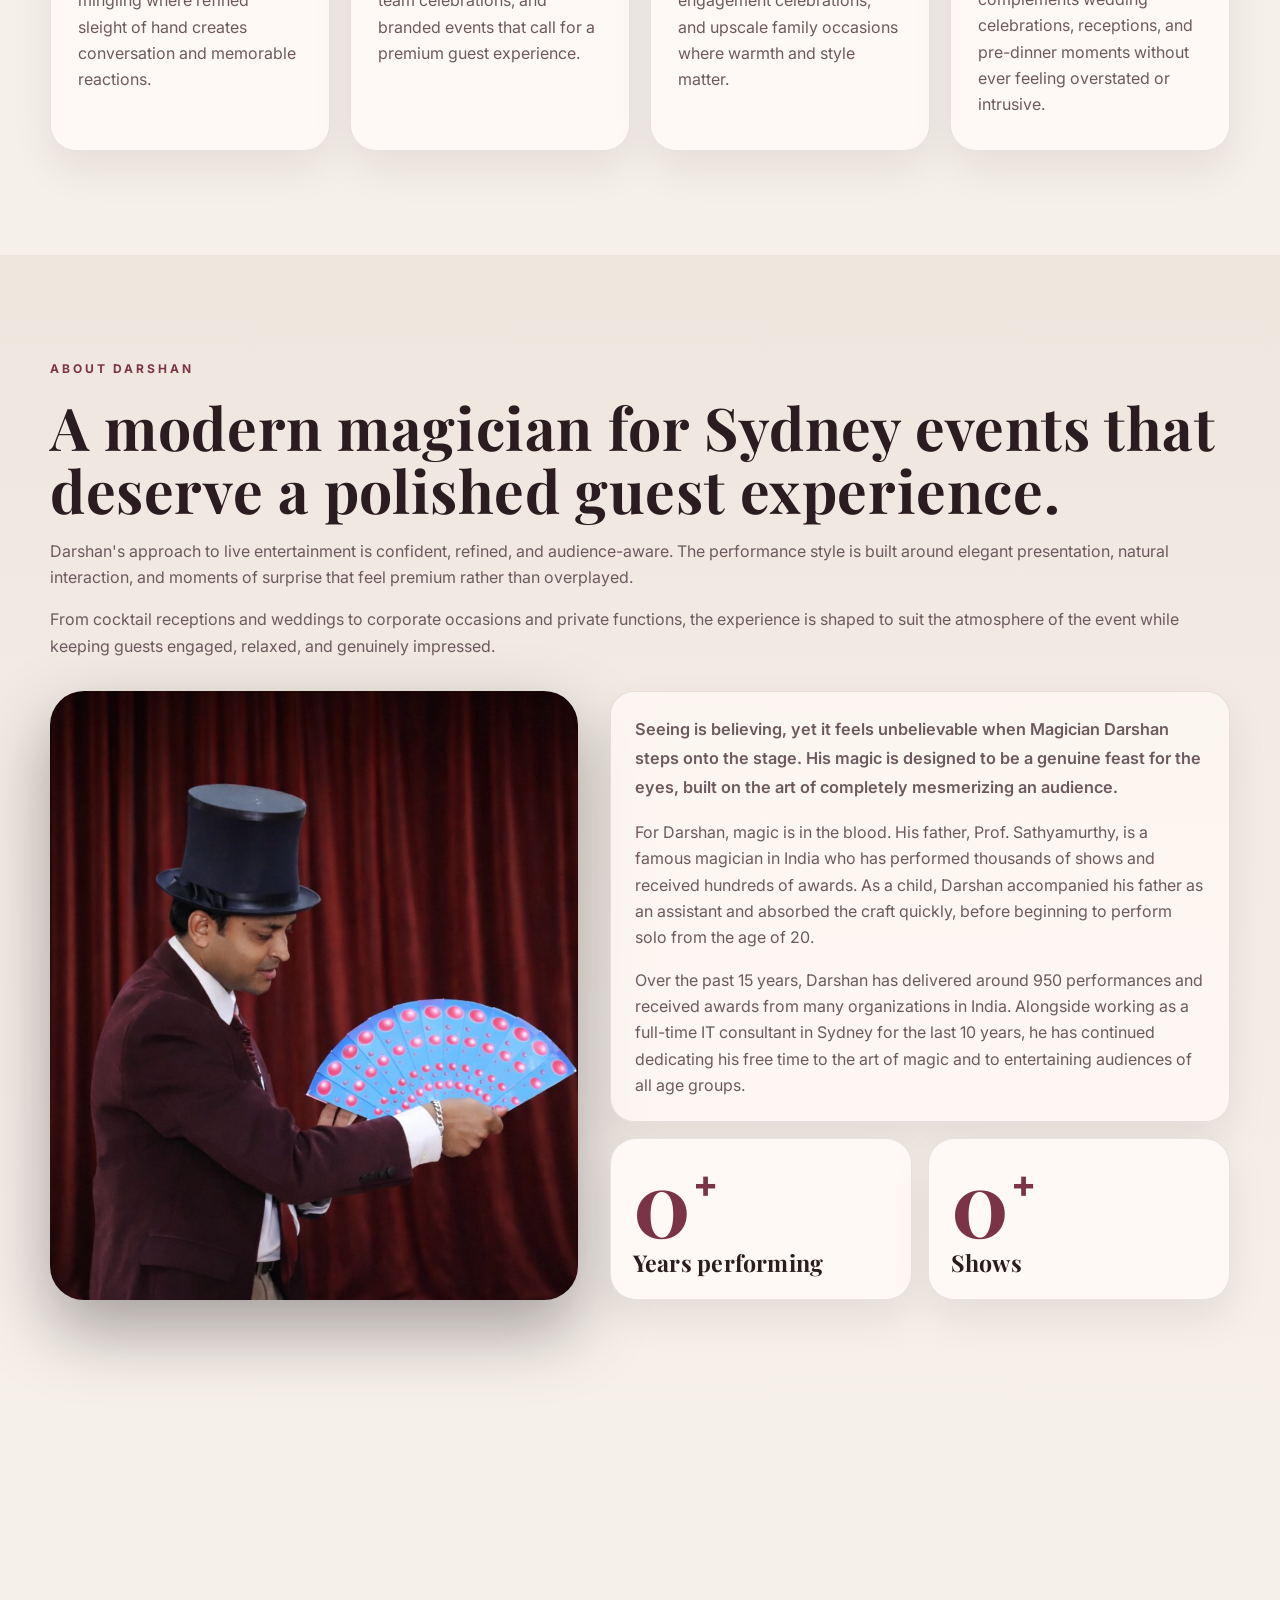
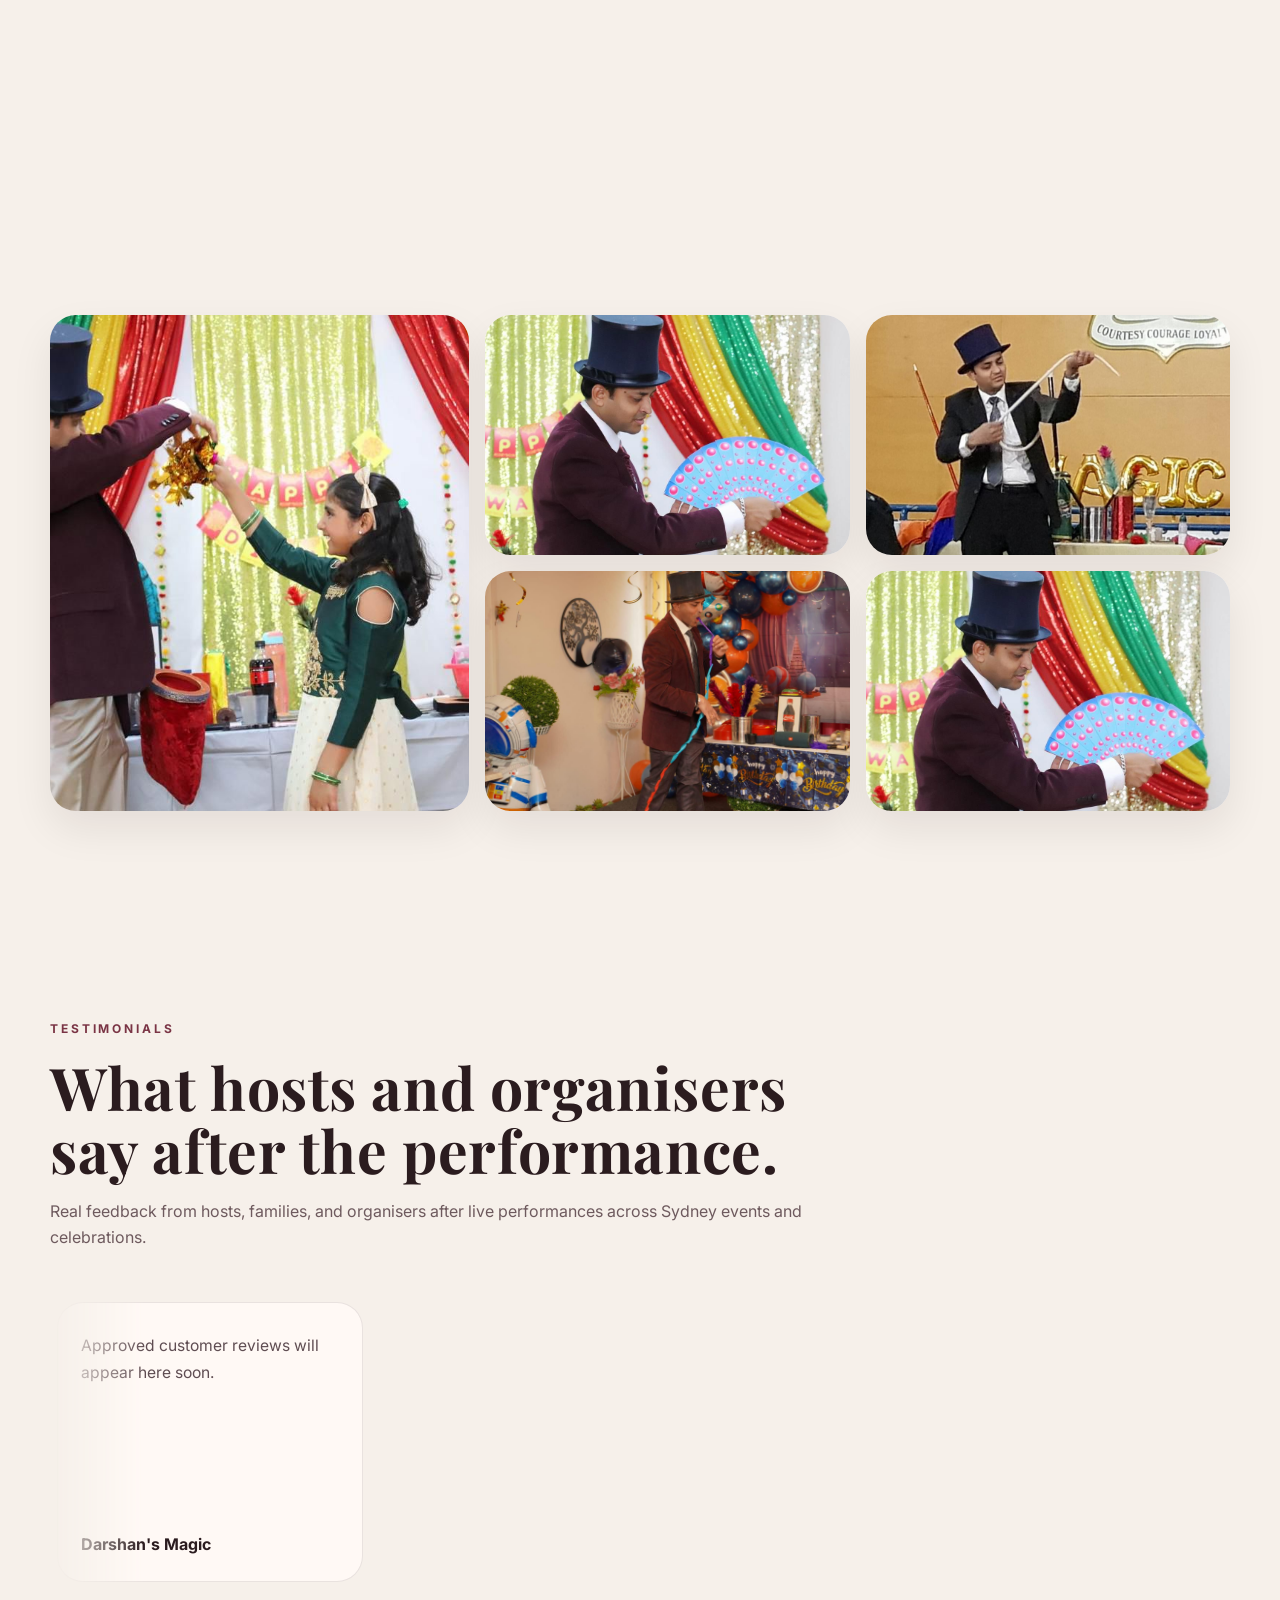
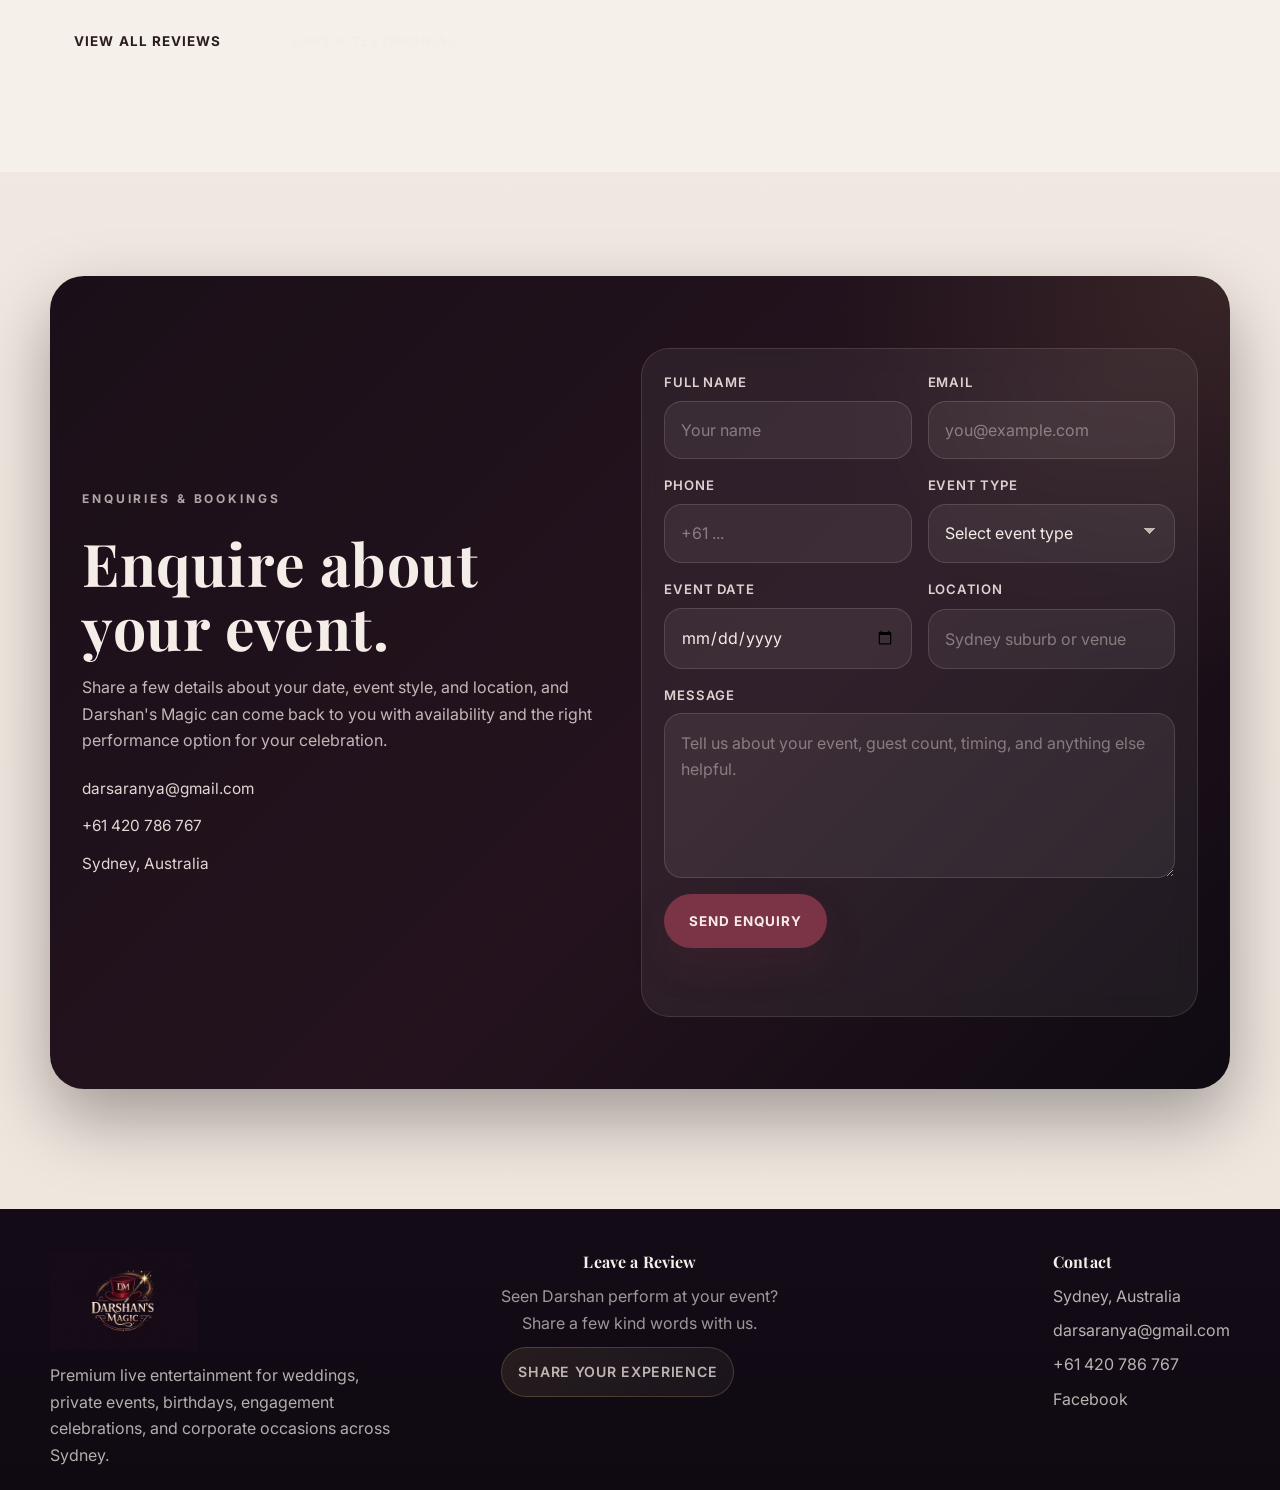
==== commit f4c74cbc: "Force footer review copy to two lines" ====
--- a/index.html
+++ b/index.html
@@ -287,7 +287,7 @@
 
         <div class="footer-column footer-review-column">
           <h3>Leave a Review</h3>
-          <p>Seen Darshan perform at your event? Share a few kind words with us.</p>
+          <p>Seen Darshan perform at your event?<br>Share a few kind words with us.</p>
           <a class="footer-review-link" href="leave-a-testimonial.html">Share Your Experience</a>
         </div>
 
--- a/styles.css
+++ b/styles.css
@@ -962,8 +962,8 @@
 
 .footer-grid {
   display: grid;
-  grid-template-columns: 1.2fr 0.8fr 0.9fr;
-  gap: 1.4rem;
+  grid-template-columns: repeat(3, minmax(0, 1fr));
+  gap: 1.8rem;
   align-items: start;
 }
 
@@ -1007,7 +1007,13 @@
 }
 
 .footer-review-column {
-  max-width: 270px;
+  max-width: 360px;
+  justify-self: center;
+  text-align: center;
+}
+
+.footer-grid > .footer-column:last-child {
+  justify-self: end;
 }
 
 .footer-review-link {
@@ -1318,6 +1324,8 @@
 
   .footer-review-column {
     max-width: 100%;
+    justify-self: stretch;
+    text-align: left;
   }
 
   .footer-review-link {
@@ -1326,6 +1334,10 @@
     text-align: center;
   }
 
+  .footer-grid > .footer-column:last-child {
+    justify-self: stretch;
+  }
+
   .footer-column h3 {
     margin-bottom: 0.3rem;
     font-size: 1rem;
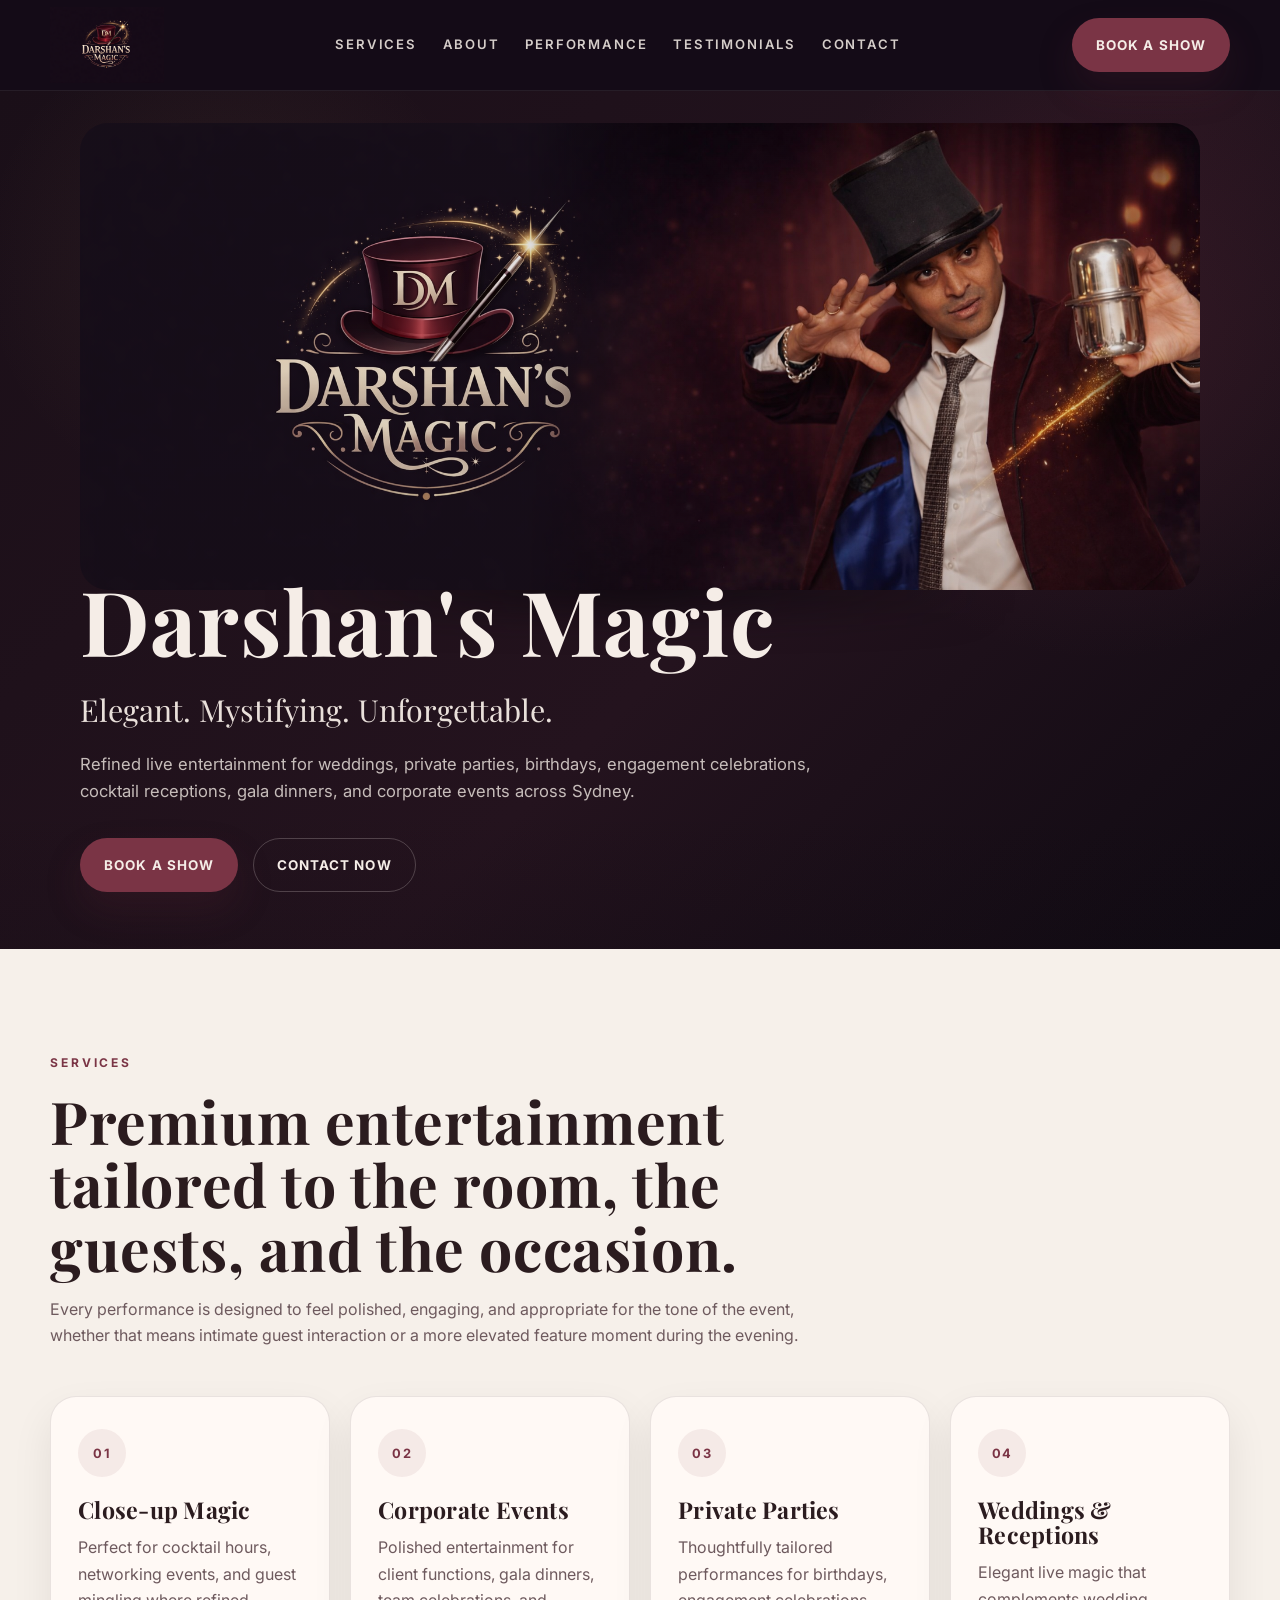
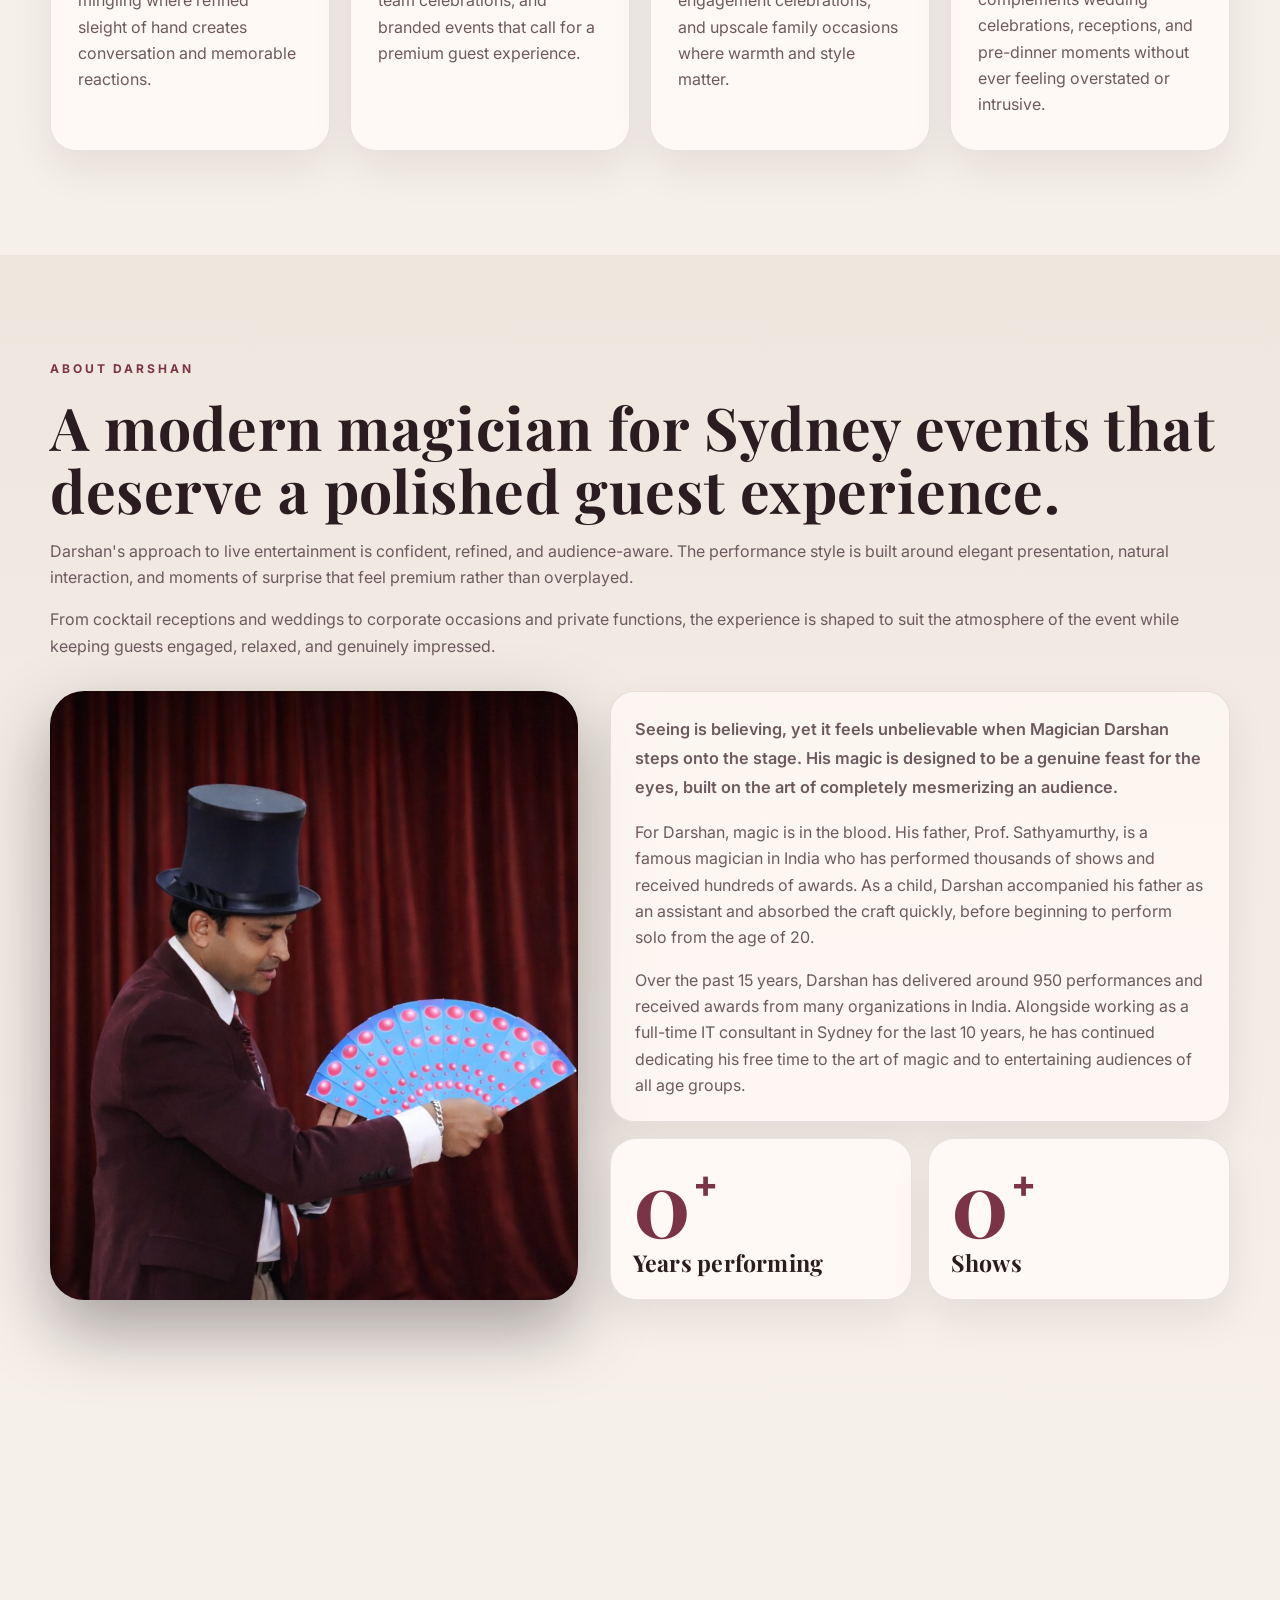
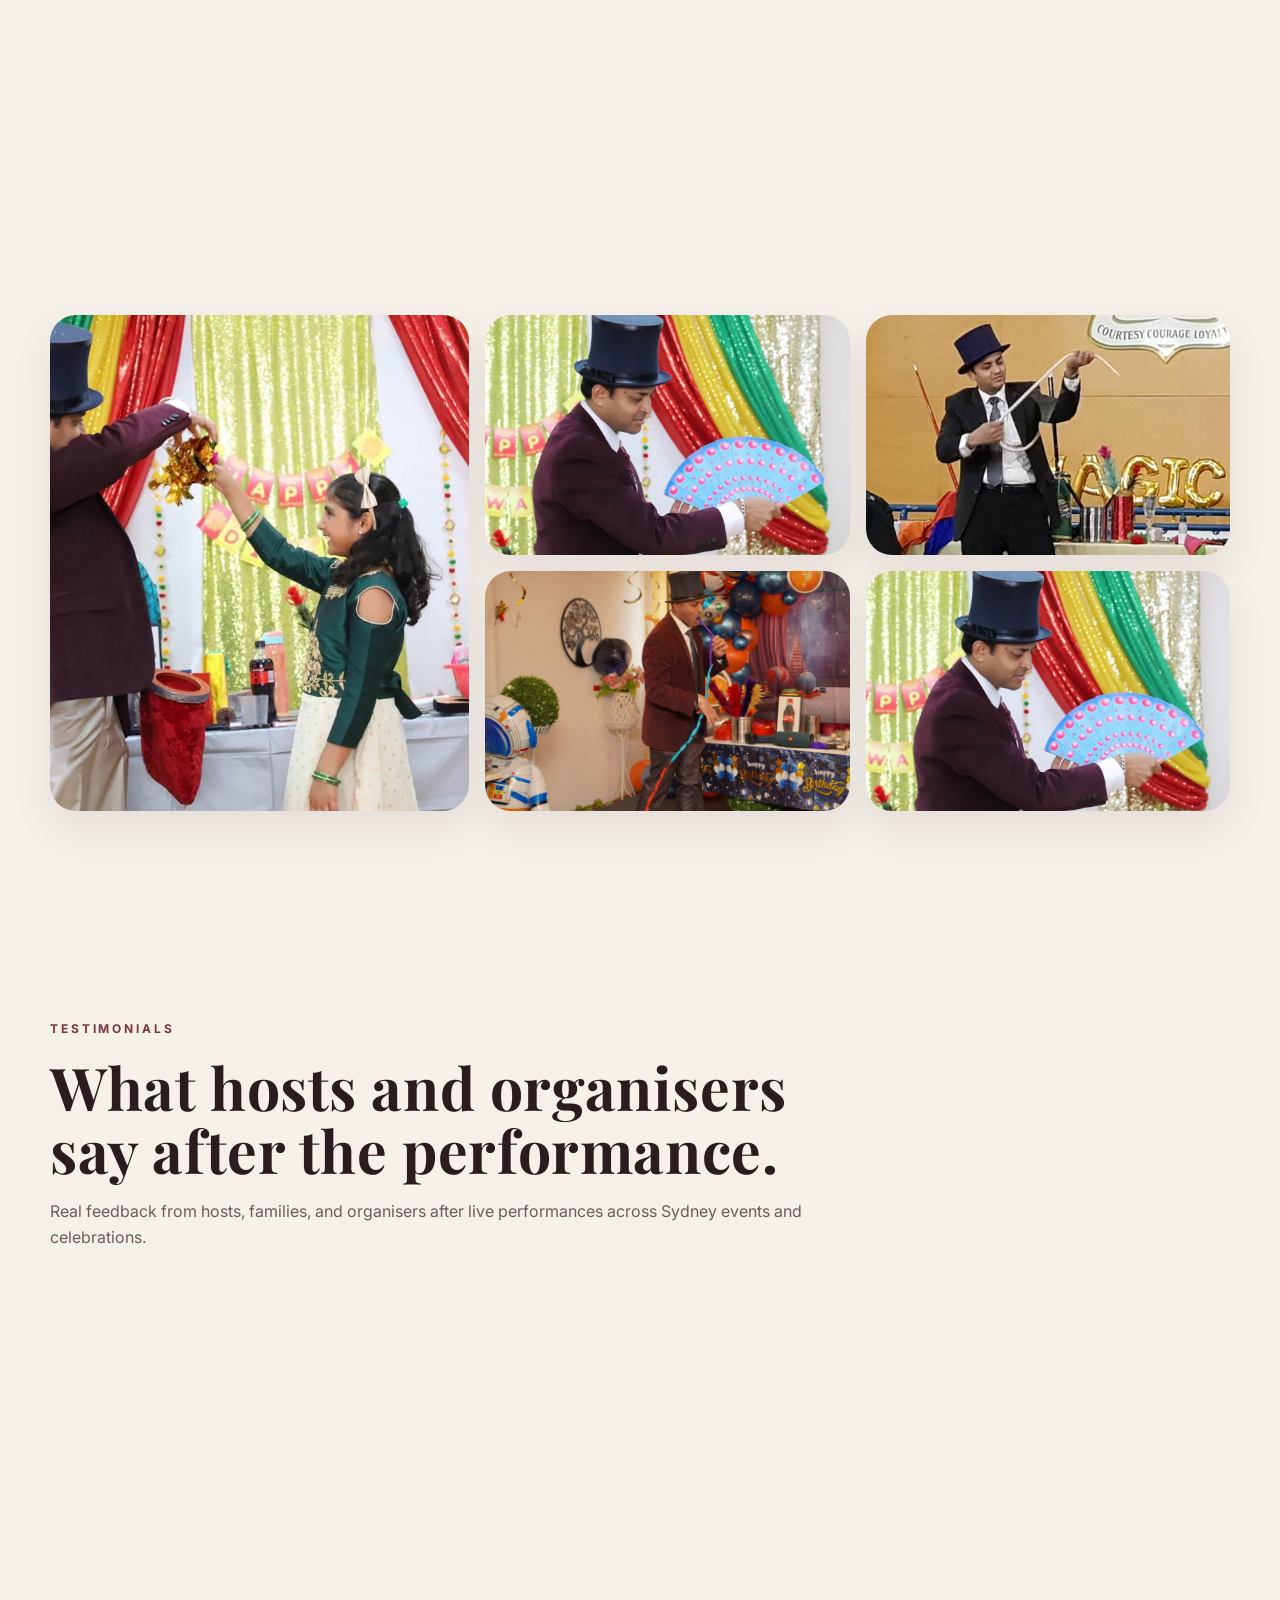
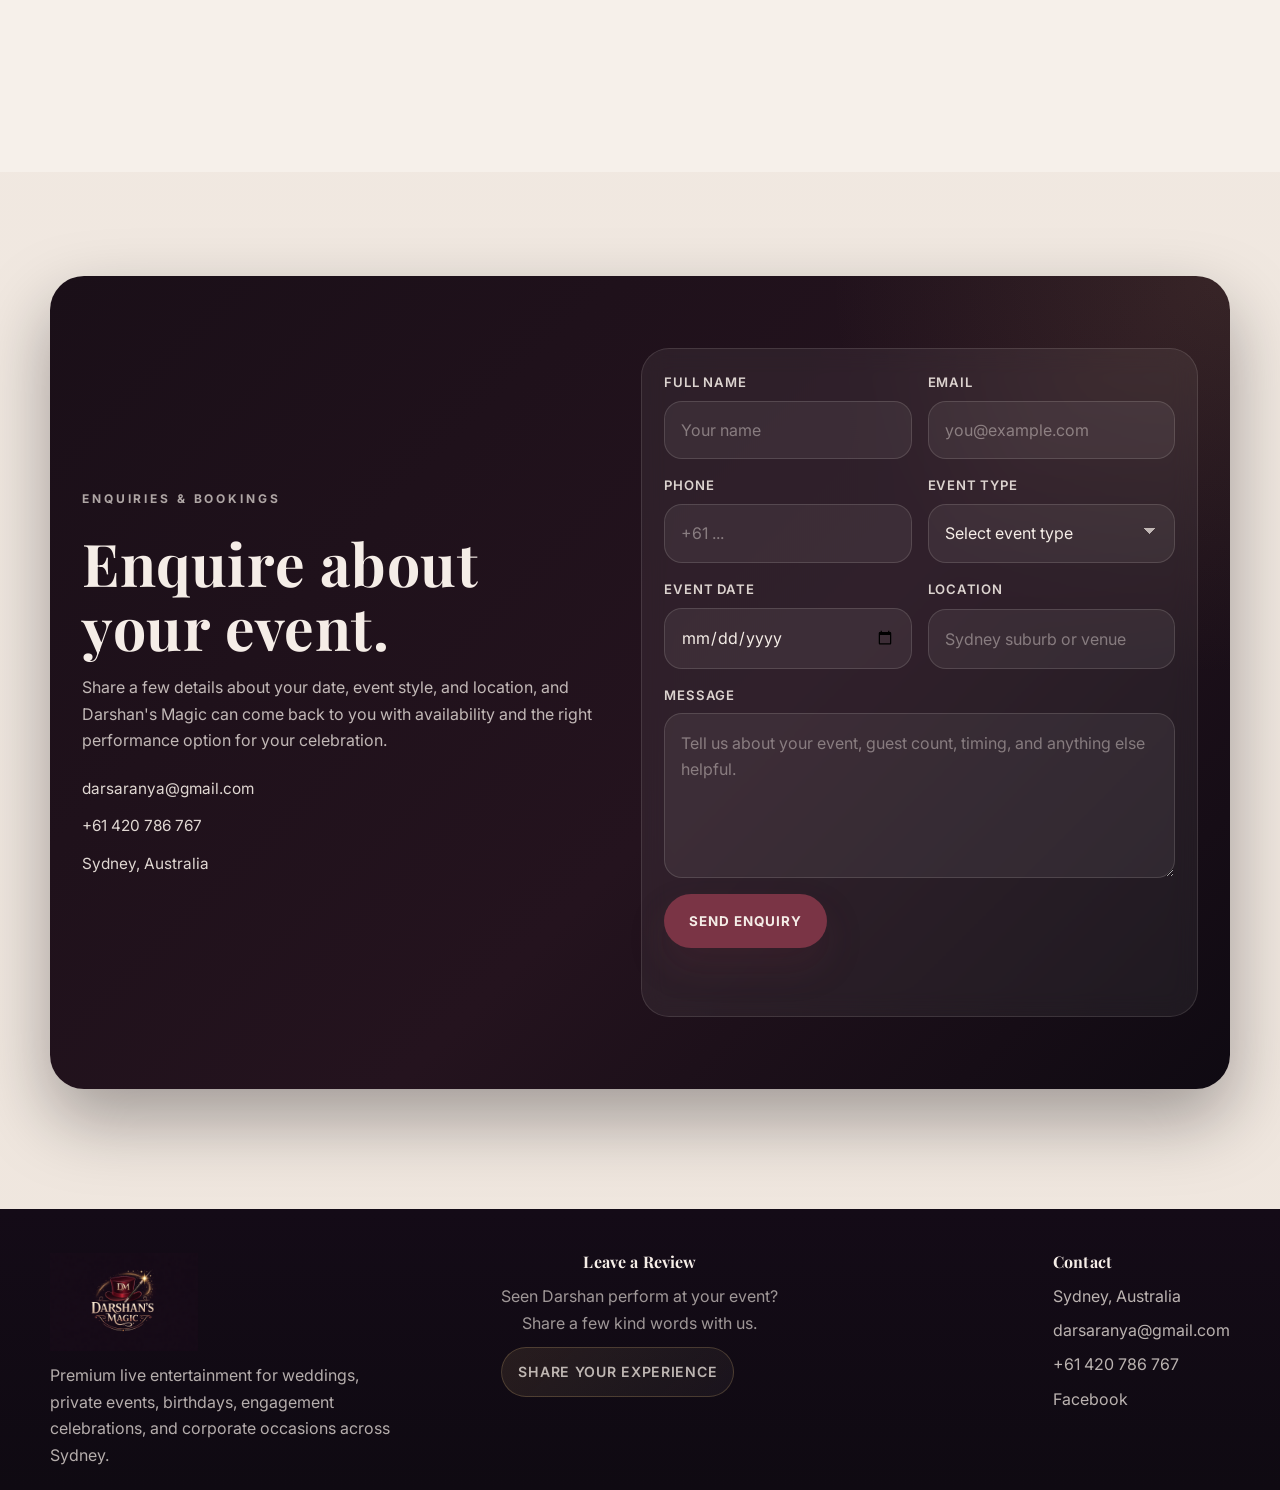
==== commit b69be50b: "Link header testimonials to reviews page" ====
--- a/index.html
+++ b/index.html
@@ -28,7 +28,7 @@
           <a href="#services">Services</a>
           <a href="#about">About</a>
           <a href="#gallery">Performance</a>
-          <a href="#testimonials">Testimonials</a>
+          <a href="testimonials.html">Testimonials</a>
           <a href="tel:+61420786767">Contact</a>
         </nav>
 
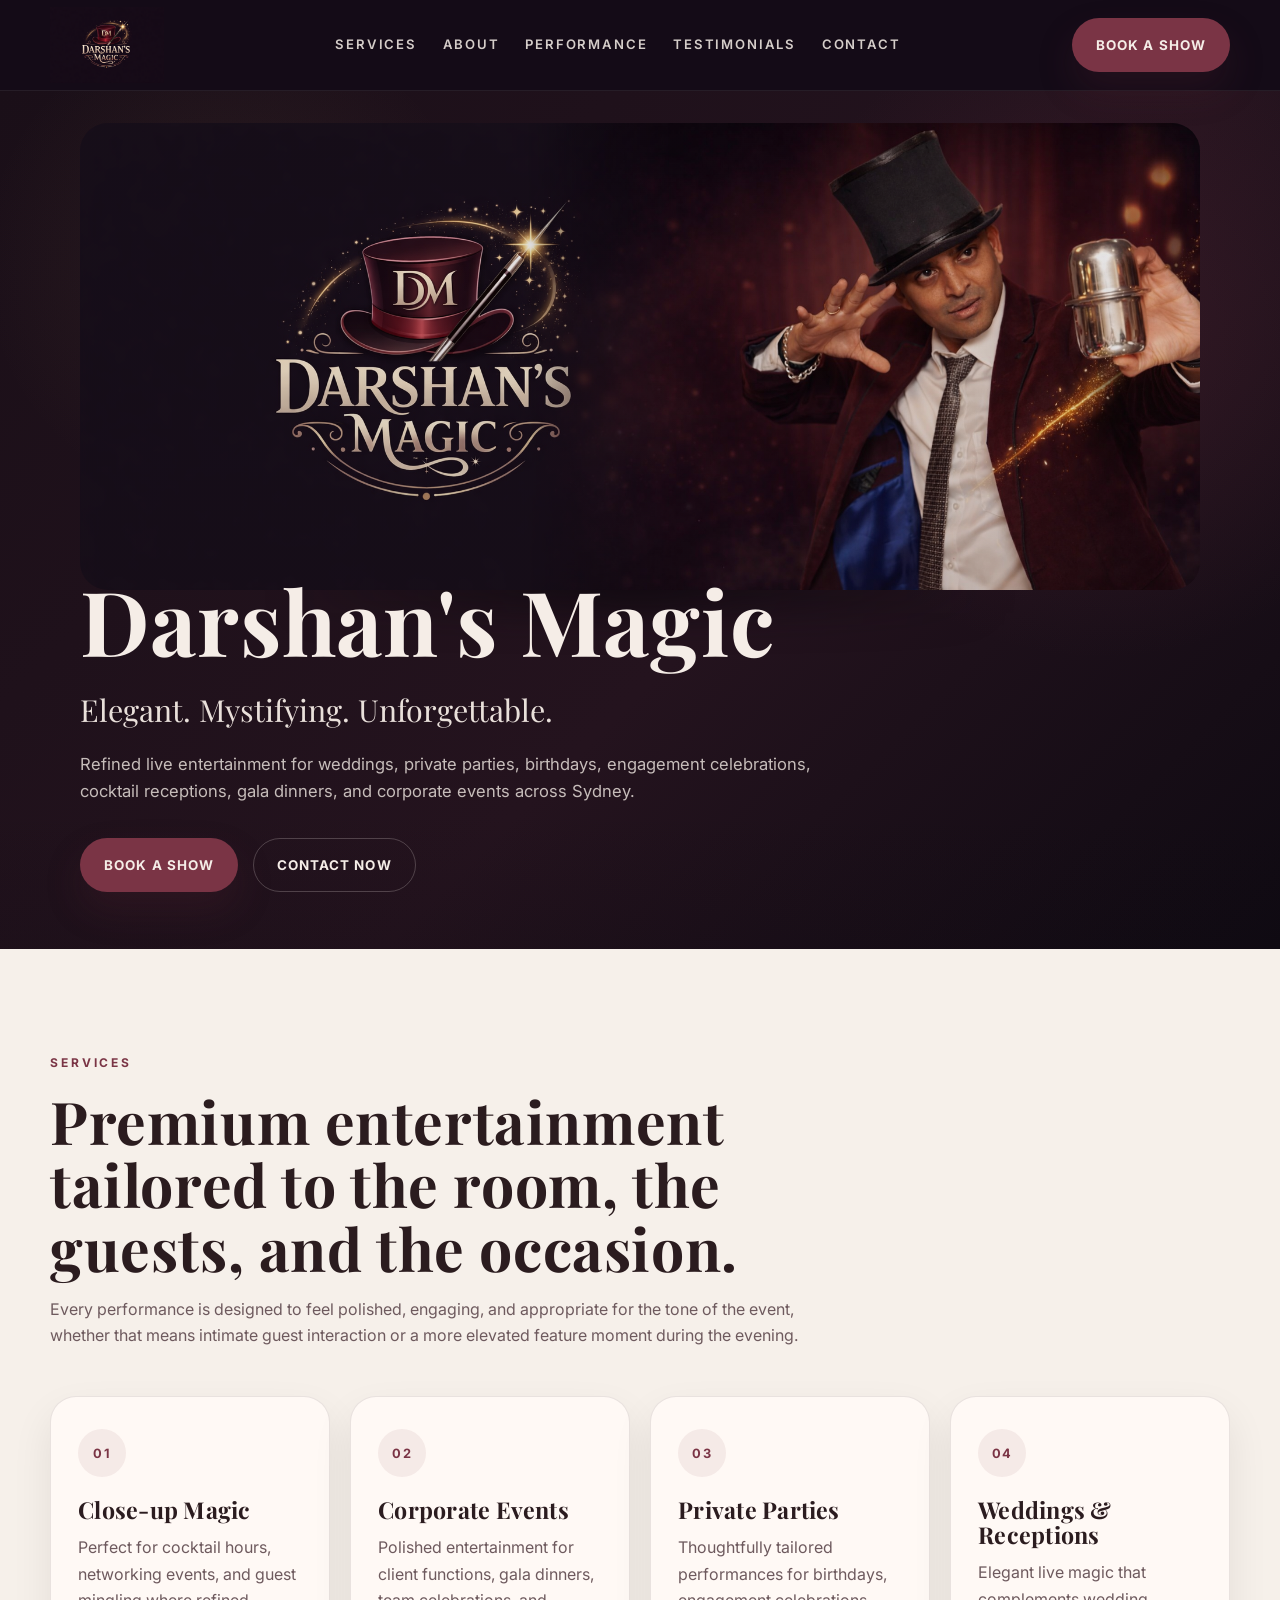
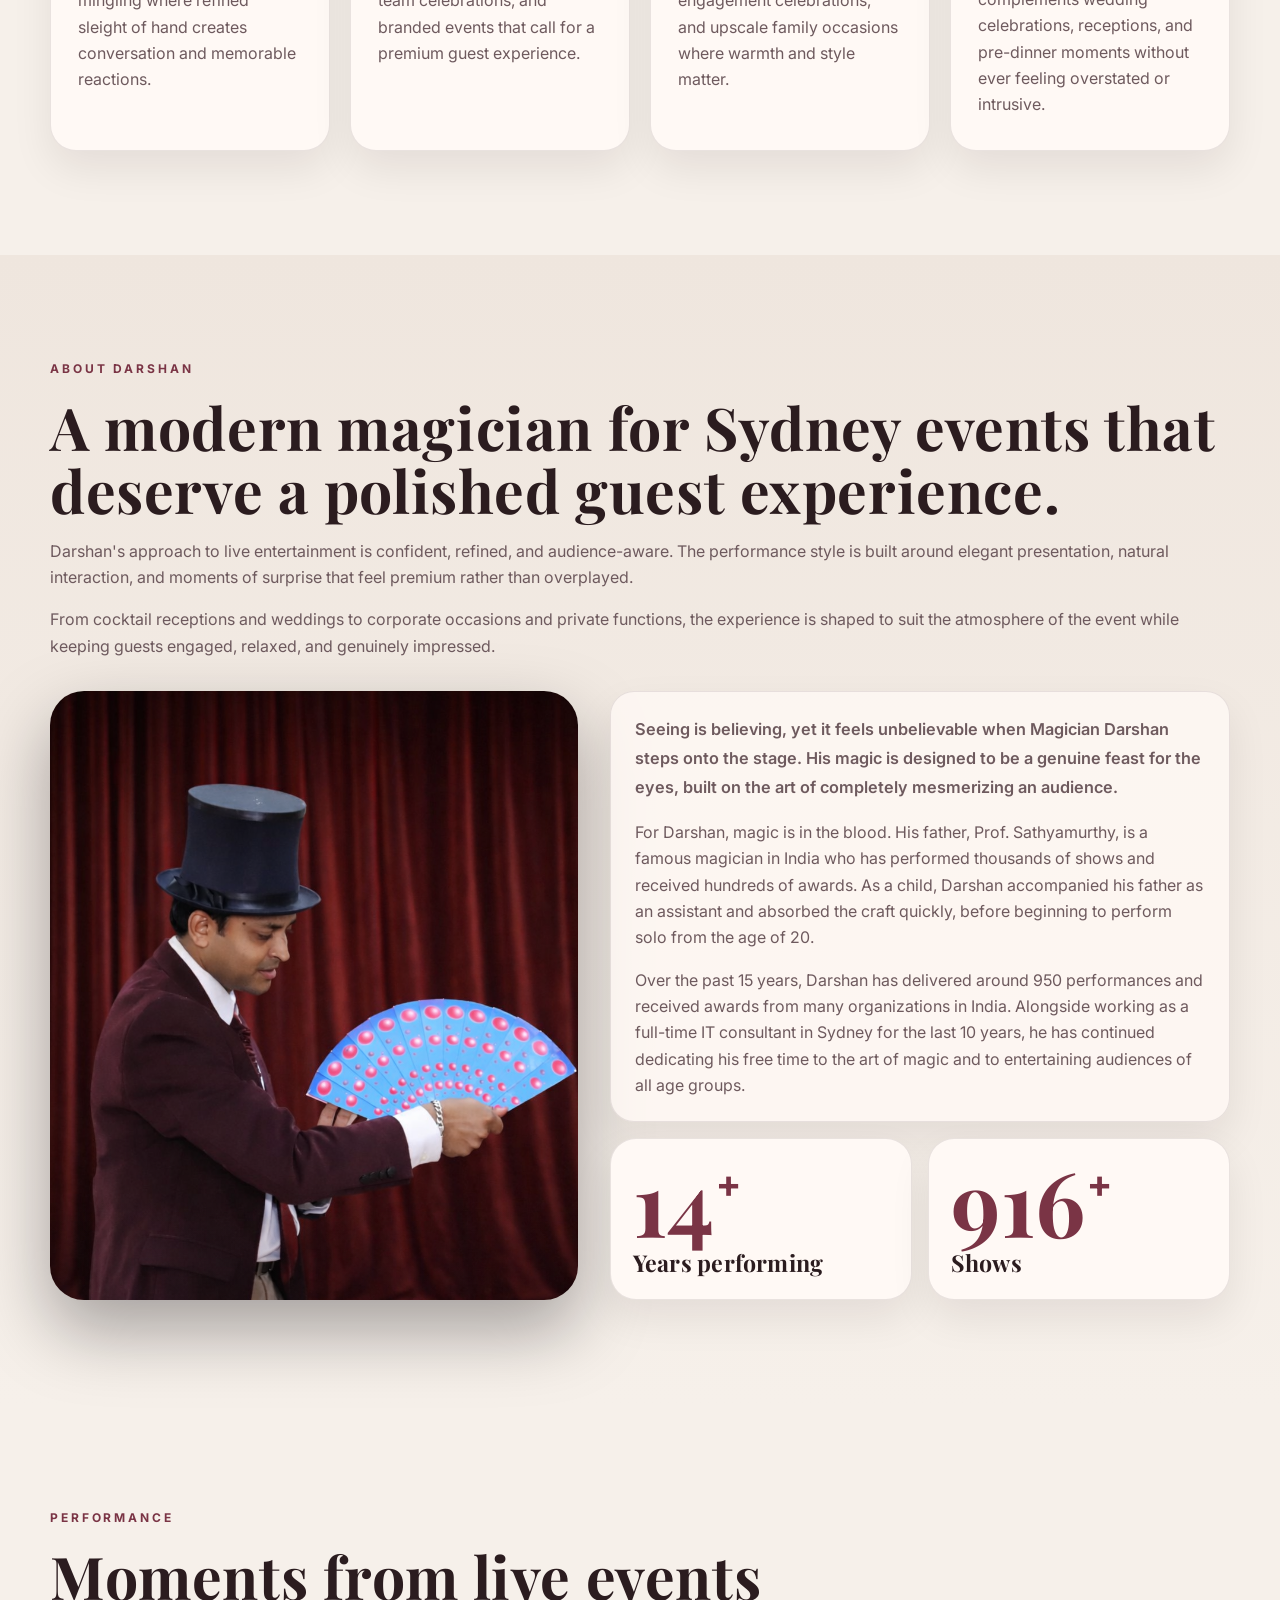
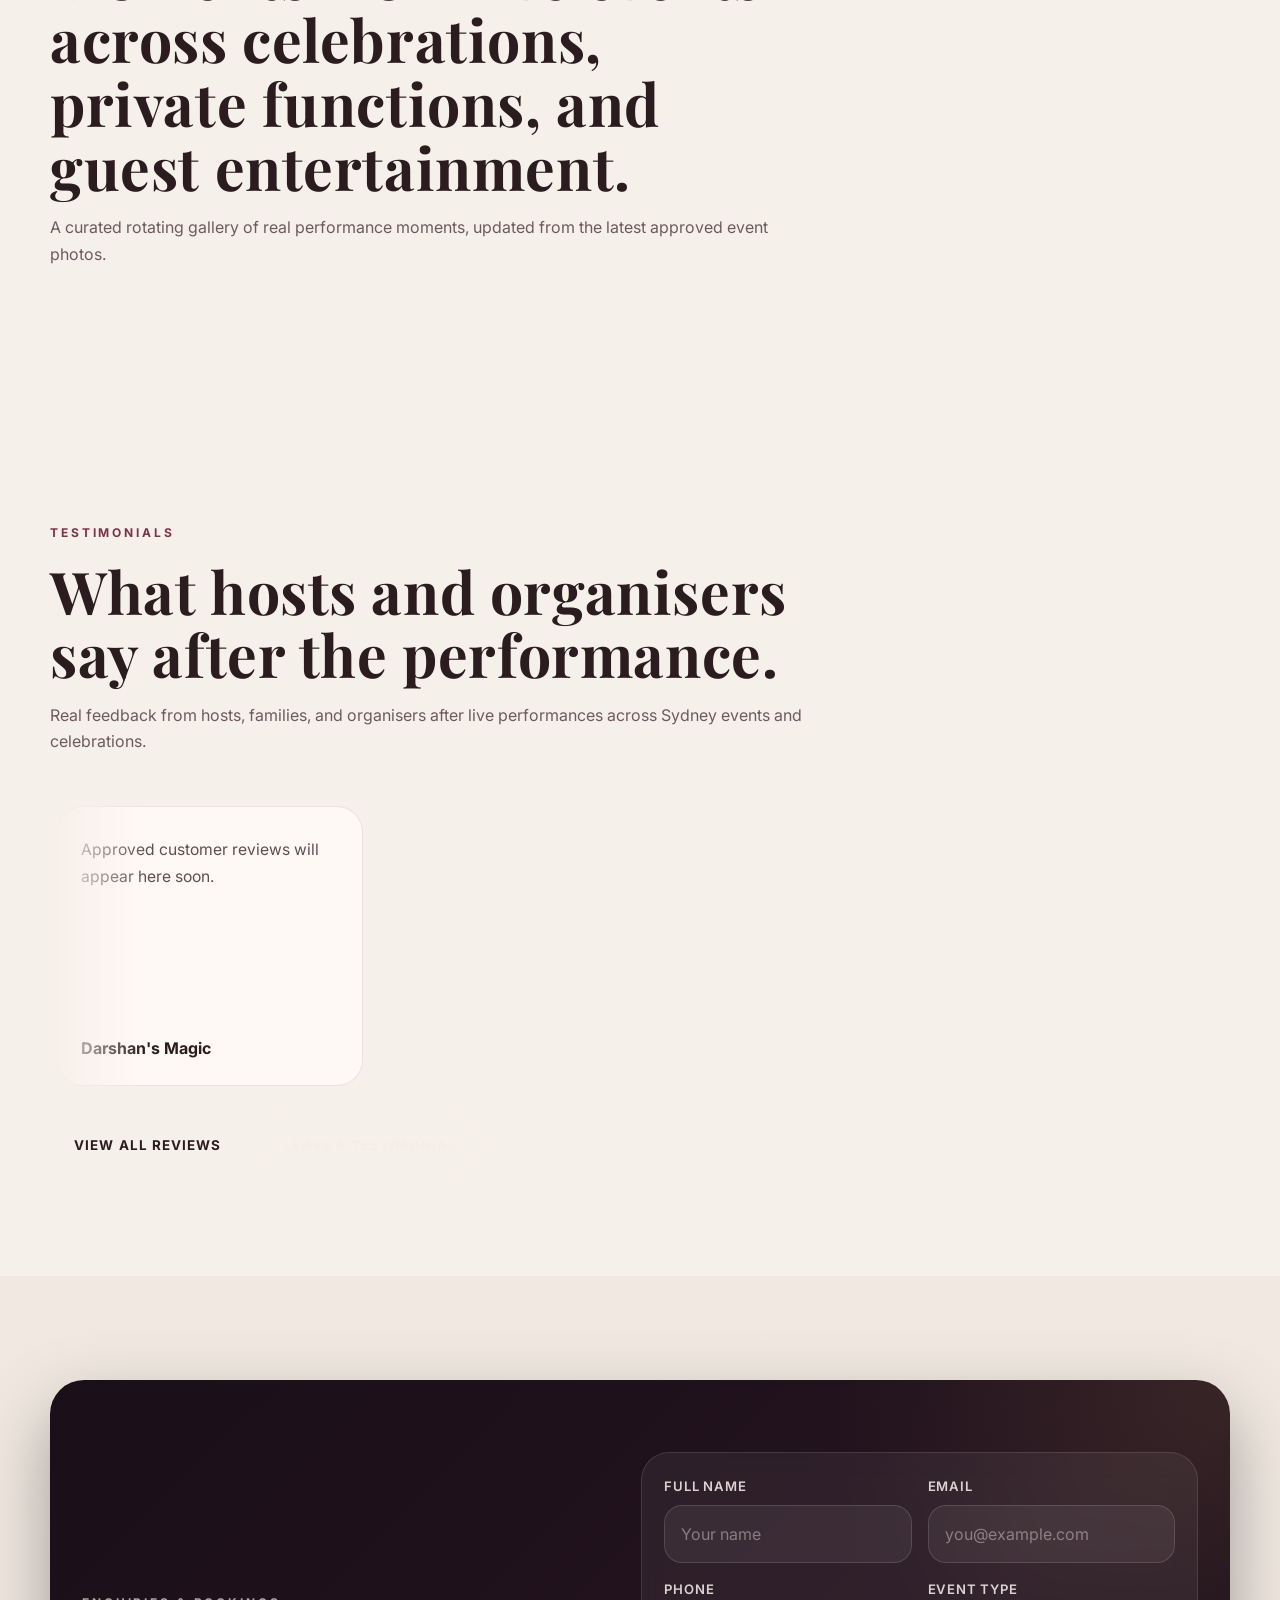
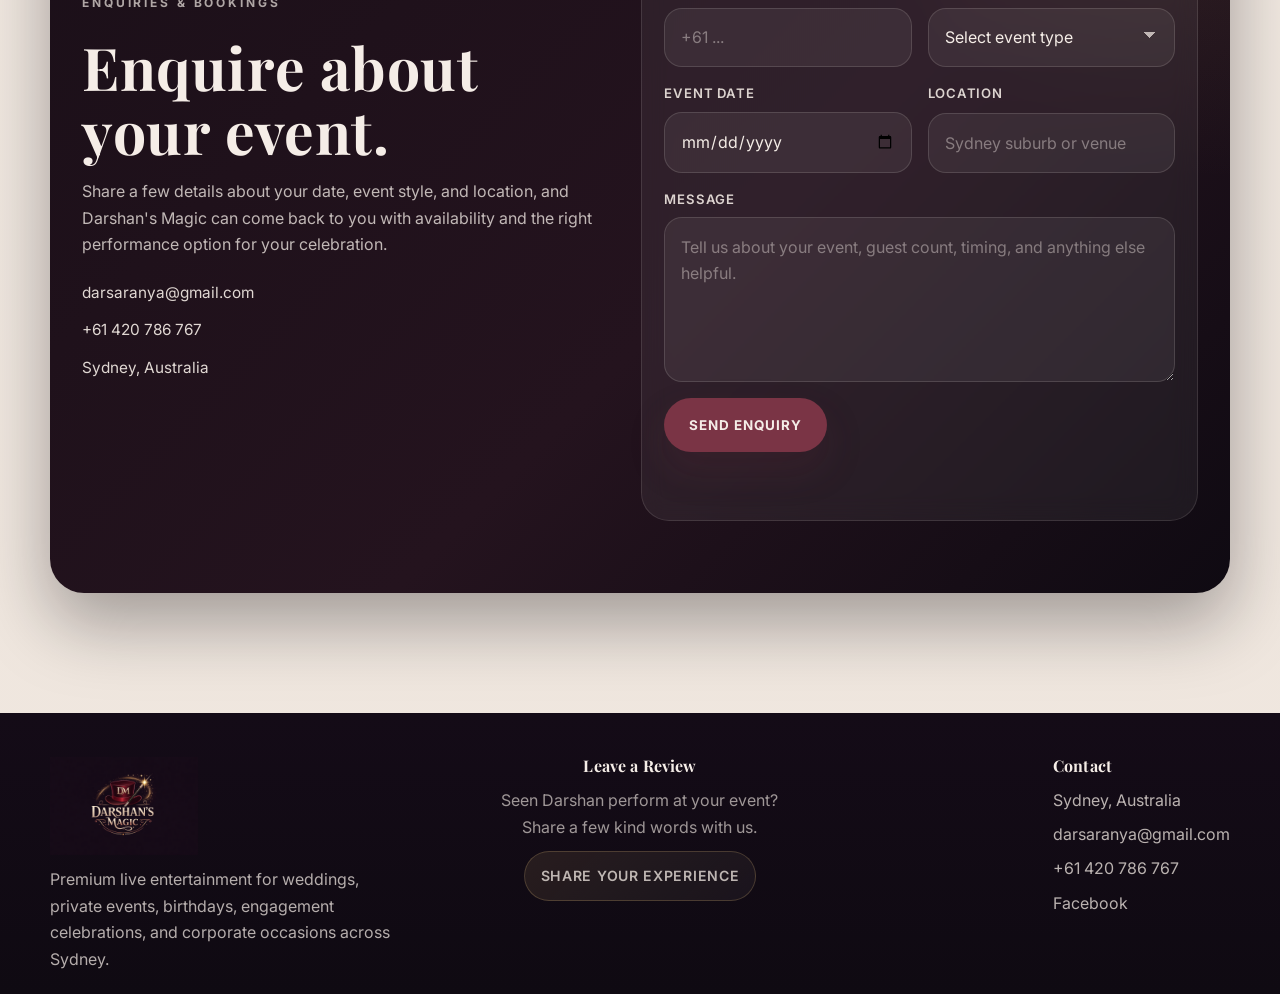
==== commit 4042c363: "Switch performance gallery to Cloudinary" ====
--- a/index.html
+++ b/index.html
@@ -135,50 +135,14 @@
           <div class="section-intro" data-reveal>
             <p class="eyebrow">Performance</p>
             <h2>Moments from live events across celebrations, private functions, and guest entertainment.</h2>
-            <p>The gallery is designed to feel curated rather than crowded, using the local performance images as a clean base that can later be swapped to hosted sources without changing the layout.</p>
-          </div>
-
-          <div class="gallery-grid" data-reveal>
-            <figure class="gallery-card gallery-card-large" data-reveal>
-              <img src="Photos/WhatsApp Image 2026-03-22 at 6.51.36 PM (1).jpeg" alt="Darshan performing with a young guest during a live event">
-            </figure>
-
-            <figure class="gallery-card" data-reveal>
-              <img src="Photos/WhatsApp Image 2026-03-22 at 6.51.36 PM.jpeg" alt="Darshan presenting a magic routine at a celebration">
-            </figure>
-
-            <figure class="gallery-card" data-reveal>
-              <img src="Photos/WhatsApp Image 2026-03-22 at 6.51.37 PM (1).jpeg" alt="Darshan performing on stage with props">
-            </figure>
-
-            <figure class="gallery-card" data-reveal>
-              <img src="Photos/WhatsApp Image 2026-03-22 at 6.51.36 PM (2).jpeg" alt="Darshan entertaining an audience during a celebration">
-            </figure>
-
-            <figure class="gallery-card" data-reveal>
-              <img src="Photos/WhatsApp Image 2026-03-22 at 6.51.37 PM (2).jpeg" alt="Darshan performing a live trick with stage props">
-            </figure>
-          </div>
+            <p>A curated rotating gallery of real performance moments, updated from the latest approved event photos.</p>
+          </div>
+
+          <div class="gallery-grid" id="gallery-grid" data-reveal></div>
 
           <div class="gallery-stack-shell" data-reveal>
             <div class="gallery-stack-frame">
-              <div class="gallery-stack" id="gallery-stack">
-                <article class="gallery-stack-card">
-                  <img src="Photos/WhatsApp Image 2026-03-22 at 6.51.36 PM (1).jpeg" alt="Darshan performing with a young guest during a live event">
-                </article>
-                <article class="gallery-stack-card">
-                  <img src="Photos/WhatsApp Image 2026-03-22 at 6.51.36 PM.jpeg" alt="Darshan presenting a magic routine at a celebration">
-                </article>
-                <article class="gallery-stack-card">
-                  <img src="Photos/WhatsApp Image 2026-03-22 at 6.51.37 PM (1).jpeg" alt="Darshan performing on stage with props">
-                </article>
-                <article class="gallery-stack-card">
-                  <img src="Photos/WhatsApp Image 2026-03-22 at 6.51.36 PM (2).jpeg" alt="Darshan entertaining an audience during a celebration">
-                </article>
-                <article class="gallery-stack-card">
-                  <img src="Photos/WhatsApp Image 2026-03-22 at 6.51.37 PM (2).jpeg" alt="Darshan performing a live trick with stage props">
-                </article>
-              </div>
+              <div class="gallery-stack" id="gallery-stack"></div>
             </div>
             <p class="gallery-stack-note">Tap or swipe the top card to send it to the back.</p>
           </div>
--- a/styles.css
+++ b/styles.css
@@ -915,6 +915,81 @@
   padding-top: calc(var(--header-height) + 2.5rem);
 }
 
+.upload-layout {
+  align-items: start;
+}
+
+.upload-copy {
+  max-width: 560px;
+}
+
+.upload-note-list {
+  display: grid;
+  gap: 0.65rem;
+}
+
+.upload-note-list p {
+  margin: 0;
+}
+
+.upload-note-list strong {
+  color: rgba(245, 237, 231, 0.92);
+}
+
+.upload-form input[type="file"] {
+  padding: 0.85rem 1rem;
+}
+
+.upload-results-shell {
+  margin-top: 2rem;
+}
+
+.upload-results-intro {
+  margin-bottom: 1.35rem;
+}
+
+.upload-results-grid {
+  display: grid;
+  grid-template-columns: repeat(3, minmax(0, 1fr));
+  gap: 1rem;
+}
+
+.upload-result-empty {
+  grid-column: 1 / -1;
+  padding: 1.5rem;
+  border-radius: var(--radius-lg);
+  background: rgba(255, 249, 245, 0.72);
+  border: 1px solid var(--line-light);
+  color: var(--text-soft);
+}
+
+.upload-result-card {
+  overflow: hidden;
+  border-radius: var(--radius-lg);
+  background: var(--card);
+  box-shadow: var(--shadow-soft);
+}
+
+.upload-result-image {
+  width: 100%;
+  aspect-ratio: 1 / 1;
+  object-fit: cover;
+  display: block;
+}
+
+.upload-result-copy {
+  display: flex;
+  justify-content: center;
+  align-items: center;
+  padding: 1rem;
+}
+
+.upload-result-copy span {
+  color: var(--text-soft);
+  font-size: 0.9rem;
+  font-weight: 600;
+}
+
 .testimonial-stack-layout {
   align-items: start;
 }
@@ -1009,6 +1084,8 @@
 .footer-review-column {
   max-width: 360px;
   justify-self: center;
+  display: grid;
+  justify-items: center;
   text-align: center;
 }
 
@@ -1236,6 +1313,10 @@
     grid-template-columns: 1fr;
   }
 
+  .upload-results-grid {
+    grid-template-columns: 1fr;
+  }
+
   .testimonial-stack-list {
     display: block;
     padding-bottom: 1rem;
